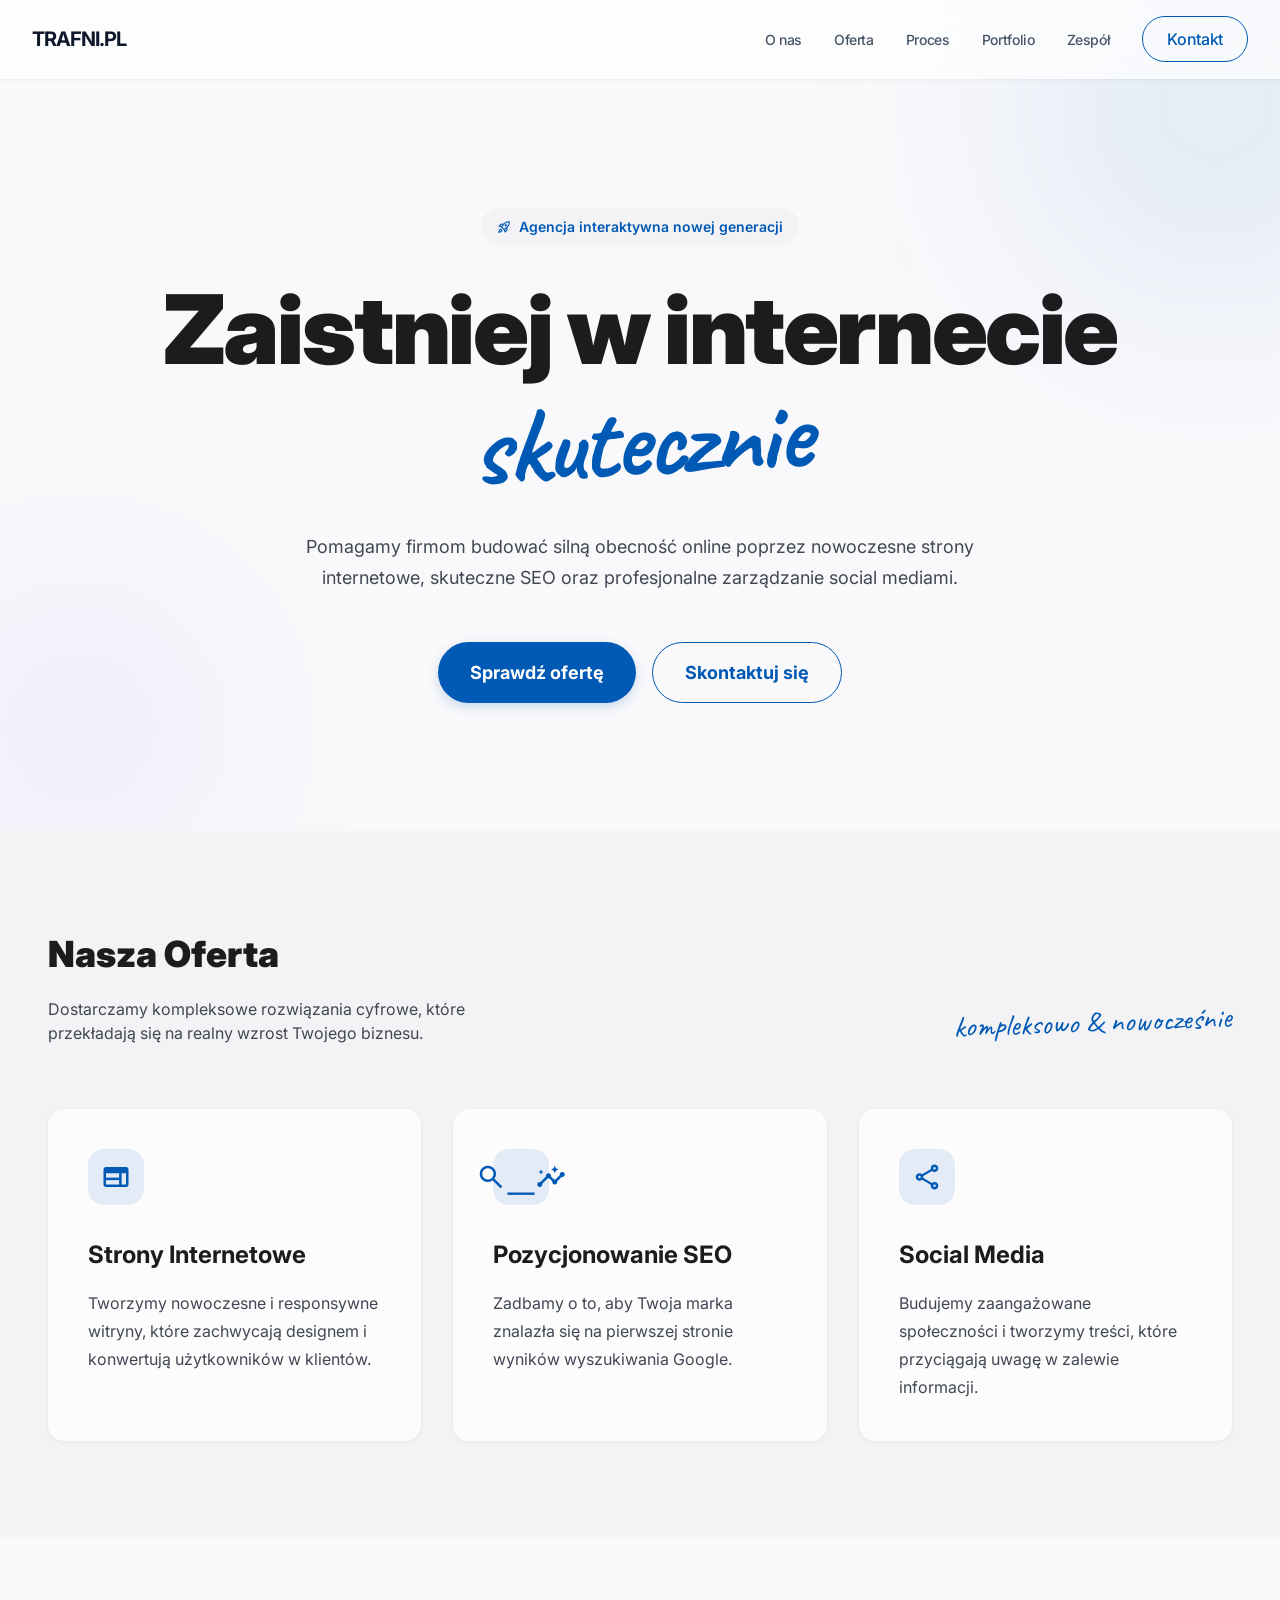
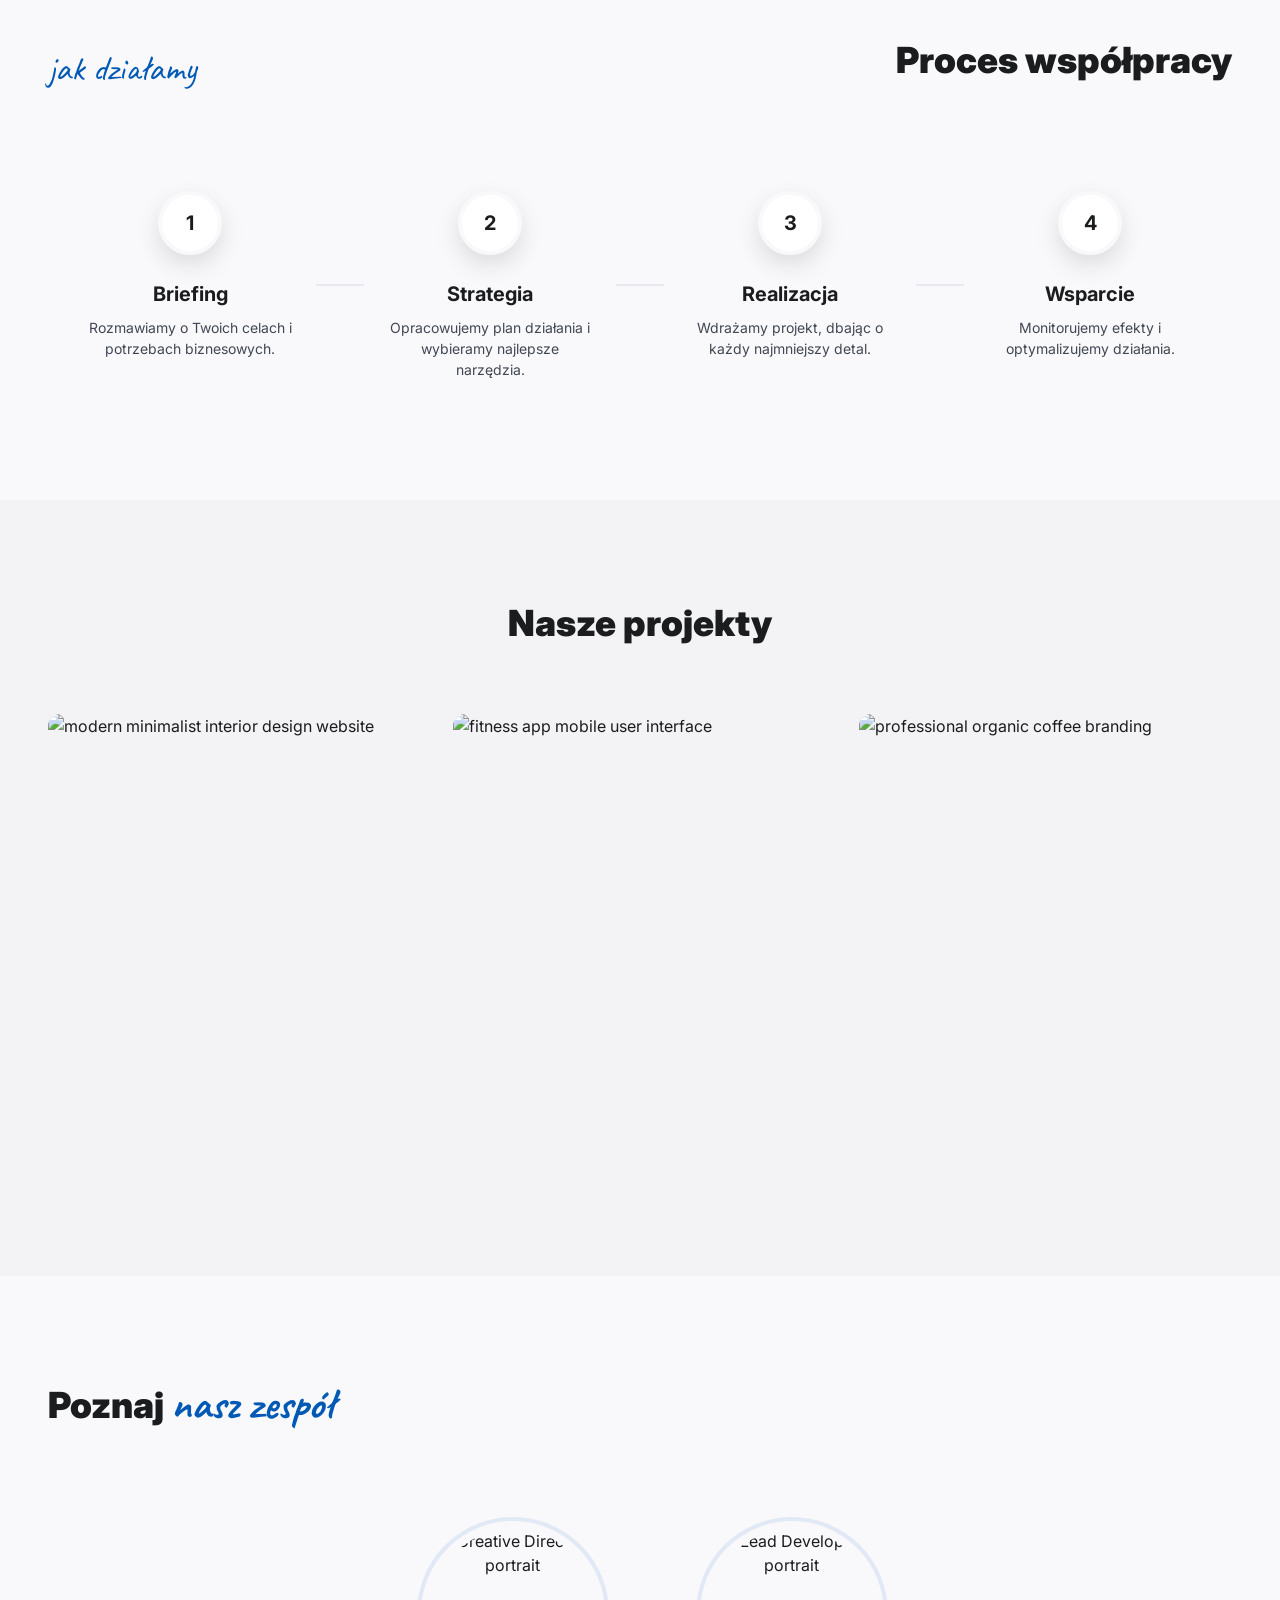
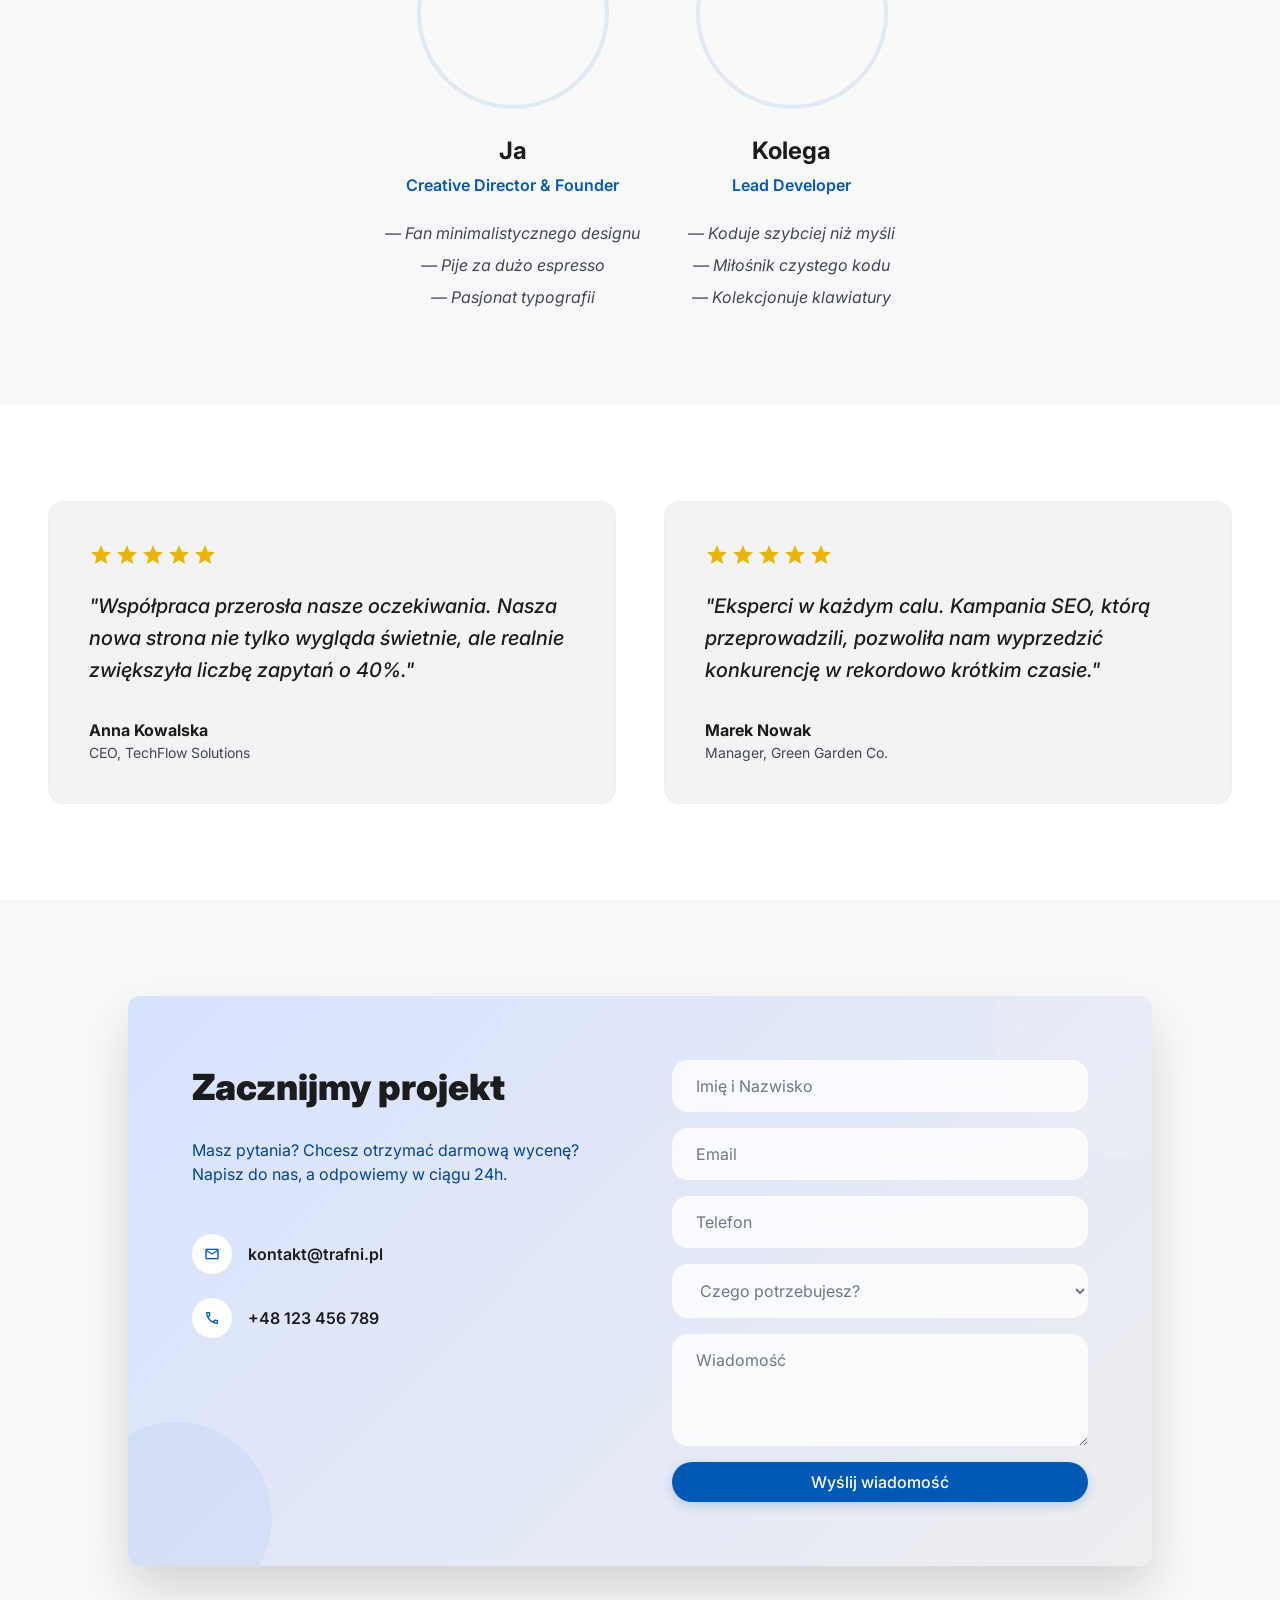
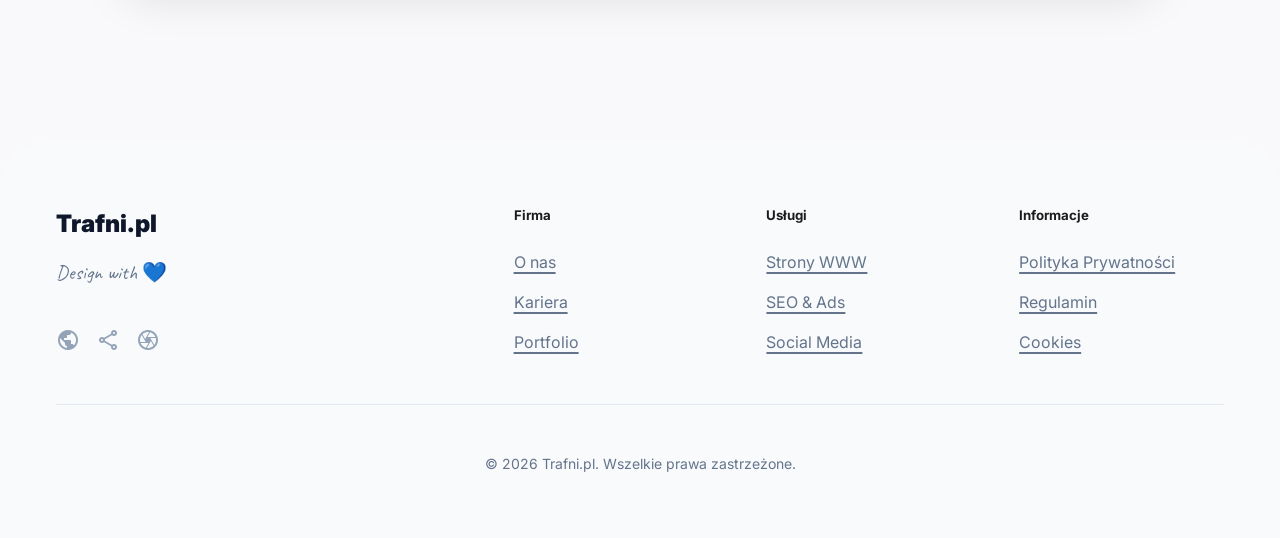
==== index.html @ 6a6b20a4 "poprawa" ====
<!DOCTYPE html>
<html lang="pl">
<head>
  <meta charset="utf-8"/>
  <meta name="viewport" content="width=device-width, initial-scale=1.0"/>
  <title>Trafni.pl | Agencja Marketingowa</title>
  <link href="https://fonts.googleapis.com/css2?family=Inter:wght@400;500;600;700;800;900&family=Manrope:wght@400;500;600&family=Caveat:wght@400;700&family=Material+Symbols+Outlined:wght,FILL@100..700,0..1&display=swap" rel="stylesheet"/>
  <link rel="stylesheet" href="styles.css"/>
</head>
<body>

<!-- TopNavBar -->
<nav class="navbar">
  <div class="navbar__inner">
    <div class="navbar__logo">Trafni.pl</div>
    <div class="navbar__links">
      <a class="navbar__link" href="#onas">O nas</a>
      <a class="navbar__link" href="#oferta">Oferta</a>
      <a class="navbar__link" href="#proces">Proces</a>
      <a class="navbar__link" href="#portfolio">Portfolio</a>
      <a class="navbar__link" href="#zespol">Zespół</a>
      <a class="btn btn--outline" href="#kontakt">Kontakt</a>
    </div>
    <button class="navbar__hamburger" id="hamburger" aria-label="Otwórz menu" aria-expanded="false">
      <span></span><span></span><span></span>
    </button>
  </div>
  <!-- Mobile menu -->
  <div class="navbar__mobile" id="mobile-menu">
    <a class="navbar__mobile-link" href="#onas">O nas</a>
    <a class="navbar__mobile-link" href="#oferta">Oferta</a>
    <a class="navbar__mobile-link" href="#proces">Proces</a>
    <a class="navbar__mobile-link" href="#portfolio">Portfolio</a>
    <a class="navbar__mobile-link" href="#zespol">Zespół</a>
    <a class="btn btn--primary" href="#kontakt">Kontakt</a>
  </div>
</nav>

<!-- Hero Section -->
<header class="hero" id="onas">
  <div class="hero__content">
    <div class="hero__badge">
      <span class="material-symbols-outlined">rocket_launch</span>
      Agencja interaktywna nowej generacji
    </div>
    <h1 class="hero__title">
      Zaistniej w internecie<br/>
      <span class="hero__title-accent">skutecznie</span>
    </h1>
    <p class="hero__description">
      Pomagamy firmom budować silną obecność online poprzez nowoczesne strony internetowe, skuteczne SEO oraz profesjonalne zarządzanie social mediami.
    </p>
    <div class="hero__cta">
      <a class="btn btn--primary btn--lg" href="#oferta">Sprawdź ofertę</a>
      <a class="btn btn--outline btn--lg" href="#kontakt">Skontaktuj się</a>
    </div>
  </div>
  <div class="hero__bg-blob hero__bg-blob--top"></div>
  <div class="hero__bg-blob hero__bg-blob--bottom"></div>
</header>

<!-- Services Section -->
<section class="section section--alt" id="oferta">
  <div class="container">
    <div class="section-header">
      <div>
        <h2 class="section__title">Nasza Oferta</h2>
        <p class="section__subtitle">Dostarczamy kompleksowe rozwiązania cyfrowe, które przekładają się na realny wzrost Twojego biznesu.</p>
      </div>
      <div class="section__accent">kompleksowo &amp; nowocześnie</div>
    </div>
    <div class="cards-grid">
      <div class="card">
        <div class="card__icon"><span class="material-symbols-outlined">web</span></div>
        <h3 class="card__title">Strony Internetowe</h3>
        <p class="card__text">Tworzymy nowoczesne i responsywne witryny, które zachwycają designem i konwertują użytkowników w klientów.</p>
      </div>
      <div class="card">
        <div class="card__icon"><span class="material-symbols-outlined">search_insights</span></div>
        <h3 class="card__title">Pozycjonowanie SEO</h3>
        <p class="card__text">Zadbamy o to, aby Twoja marka znalazła się na pierwszej stronie wyników wyszukiwania Google.</p>
      </div>
      <div class="card">
        <div class="card__icon"><span class="material-symbols-outlined">share</span></div>
        <h3 class="card__title">Social Media</h3>
        <p class="card__text">Budujemy zaangażowane społeczności i tworzymy treści, które przyciągają uwagę w zalewie informacji.</p>
      </div>
    </div>
  </div>
</section>

<!-- How We Work Section -->
<section class="section" id="proces">
  <div class="container">
    <div class="section-header section-header--center">
      <span class="section__accent-label">jak działamy</span>
      <h2 class="section__title">Proces współpracy</h2>
    </div>
    <div class="process">
      <div class="process__line"></div>
      <div class="process__steps">
        <div class="step">
          <div class="step__number">1</div>
          <h4 class="step__title">Briefing</h4>
          <p class="step__text">Rozmawiamy o Twoich celach i potrzebach biznesowych.</p>
        </div>
        <div class="step">
          <div class="step__number">2</div>
          <h4 class="step__title">Strategia</h4>
          <p class="step__text">Opracowujemy plan działania i wybieramy najlepsze narzędzia.</p>
        </div>
        <div class="step">
          <div class="step__number">3</div>
          <h4 class="step__title">Realizacja</h4>
          <p class="step__text">Wdrażamy projekt, dbając o każdy najmniejszy detal.</p>
        </div>
        <div class="step">
          <div class="step__number">4</div>
          <h4 class="step__title">Wsparcie</h4>
          <p class="step__text">Monitorujemy efekty i optymalizujemy działania.</p>
        </div>
      </div>
    </div>
  </div>
</section>

<!-- Portfolio Section -->
<section class="section section--alt" id="portfolio">
  <div class="container">
    <h2 class="section__title section__title--center">Nasze projekty</h2>
    <div class="portfolio-grid">
      <div class="portfolio-item">
        <img class="portfolio-item__img" alt="modern minimalist interior design website" src="https://lh3.googleusercontent.com/aida-public/[base64]"/>
        <div class="portfolio-item__overlay">
          <span class="portfolio-item__tag">Web Design</span>
          <h3 class="portfolio-item__title">Luxe Interiors</h3>
          <p class="portfolio-item__desc">Nowoczesny sklep e-commerce dla marki premium.</p>
        </div>
      </div>
      <div class="portfolio-item">
        <img class="portfolio-item__img" alt="fitness app mobile user interface" src="https://lh3.googleusercontent.com/aida-public/[base64]"/>
        <div class="portfolio-item__overlay">
          <span class="portfolio-item__tag">Mobile App</span>
          <h3 class="portfolio-item__title">FitFlow App</h3>
          <p class="portfolio-item__desc">Projekt interfejsu aplikacji mobilnej dla sportowców.</p>
        </div>
      </div>
      <div class="portfolio-item">
        <img class="portfolio-item__img" alt="professional organic coffee branding" src="https://lh3.googleusercontent.com/aida-public/[base64]"/>
        <div class="portfolio-item__overlay">
          <span class="portfolio-item__tag">Social Media</span>
          <h3 class="portfolio-item__title">Green Bean Co.</h3>
          <p class="portfolio-item__desc">Strategia i prowadzenie komunikacji w mediach społecznościowych.</p>
        </div>
      </div>
    </div>
  </div>
</section>

<!-- Team Section -->
<section class="section" id="zespol">
  <div class="container">
    <div class="section-header section-header--center">
      <h2 class="section__title">Poznaj <span class="team__title-accent">nasz zespół</span></h2>
    </div>
    <div class="team">
      <div class="team-member">
        <div class="team-member__avatar-wrap">
          <img class="team-member__avatar" alt="Creative Director portrait" src="https://lh3.googleusercontent.com/aida-public/[base64]"/>
        </div>
        <h3 class="team-member__name">Ja</h3>
        <p class="team-member__role">Creative Director &amp; Founder</p>
        <ul class="team-member__facts">
          <li>— Fan minimalistycznego designu</li>
          <li>— Pije za dużo espresso</li>
          <li>— Pasjonat typografii</li>
        </ul>
      </div>
      <div class="team-member">
        <div class="team-member__avatar-wrap">
          <img class="team-member__avatar" alt="Lead Developer portrait" src="https://lh3.googleusercontent.com/aida-public/[base64]"/>
        </div>
        <h3 class="team-member__name">Kolega</h3>
        <p class="team-member__role">Lead Developer</p>
        <ul class="team-member__facts">
          <li>— Koduje szybciej niż myśli</li>
          <li>— Miłośnik czystego kodu</li>
          <li>— Kolekcjonuje klawiatury</li>
        </ul>
      </div>
    </div>
  </div>
</section>

<!-- Testimonials -->
<section class="section section--white">
  <div class="container">
    <div class="testimonials">
      <div class="testimonial">
        <div class="testimonial__stars">
          <span class="material-symbols-outlined star">star</span>
          <span class="material-symbols-outlined star">star</span>
          <span class="material-symbols-outlined star">star</span>
          <span class="material-symbols-outlined star">star</span>
          <span class="material-symbols-outlined star">star</span>
        </div>
        <blockquote class="testimonial__quote">
          "Współpraca przerosła nasze oczekiwania. Nasza nowa strona nie tylko wygląda świetnie, ale realnie zwiększyła liczbę zapytań o 40%."
        </blockquote>
        <div class="testimonial__author">Anna Kowalska</div>
        <div class="testimonial__company">CEO, TechFlow Solutions</div>
      </div>
      <div class="testimonial">
        <div class="testimonial__stars">
          <span class="material-symbols-outlined star">star</span>
          <span class="material-symbols-outlined star">star</span>
          <span class="material-symbols-outlined star">star</span>
          <span class="material-symbols-outlined star">star</span>
          <span class="material-symbols-outlined star">star</span>
        </div>
        <blockquote class="testimonial__quote">
          "Eksperci w każdym calu. Kampania SEO, którą przeprowadzili, pozwoliła nam wyprzedzić konkurencję w rekordowo krótkim czasie."
        </blockquote>
        <div class="testimonial__author">Marek Nowak</div>
        <div class="testimonial__company">Manager, Green Garden Co.</div>
      </div>
    </div>
  </div>
</section>

<!-- Contact Form -->
<section class="section" id="kontakt">
  <div class="contact-box">
    <div class="contact-box__shape contact-box__shape--top"></div>
    <div class="contact-box__shape contact-box__shape--bottom"></div>
    <div class="contact-box__inner">
      <div class="contact-info">
        <h2 class="contact-info__title">Zacznijmy projekt</h2>
        <p class="contact-info__desc">Masz pytania? Chcesz otrzymać darmową wycenę? Napisz do nas, a odpowiemy w ciągu 24h.</p>
        <div class="contact-info__items">
          <div class="contact-info__item">
            <div class="contact-info__icon"><span class="material-symbols-outlined">mail</span></div>
            <span>kontakt@trafni.pl</span>
          </div>
          <div class="contact-info__item">
            <div class="contact-info__icon"><span class="material-symbols-outlined">call</span></div>
            <span>+48 123 456 789</span>
          </div>
        </div>
      </div>
      <form class="contact-form">
        <input class="contact-form__input" placeholder="Imię i Nazwisko" type="text"/>
        <input class="contact-form__input" placeholder="Email" type="email"/>
        <input class="contact-form__input" placeholder="Telefon" type="tel"/>
        <select class="contact-form__input contact-form__select">
          <option value="">Czego potrzebujesz?</option>
          <option>Strona internetowa</option>
          <option>Social Media</option>
          <option>Kompleksowa obsługa</option>
        </select>
        <textarea class="contact-form__input contact-form__textarea" placeholder="Wiadomość" rows="4"></textarea>
        <button class="btn btn--primary btn--full">Wyślij wiadomość</button>
      </form>
    </div>
  </div>
</section>

<!-- Footer -->
<footer class="footer">
  <div class="container">
    <div class="footer__grid">
      <div class="footer__brand">
        <div class="footer__logo">Trafni.pl</div>
        <p class="footer__tagline">Design with 💙</p>
        <div class="footer__socials">
          <a class="footer__social" href="#"><span class="material-symbols-outlined">public</span></a>
          <a class="footer__social" href="#"><span class="material-symbols-outlined">share</span></a>
          <a class="footer__social" href="#"><span class="material-symbols-outlined">camera</span></a>
        </div>
      </div>
      <div class="footer__col">
        <h5 class="footer__col-title">Firma</h5>
        <ul class="footer__links">
          <li><a class="footer__link" href="#">O nas</a></li>
          <li><a class="footer__link" href="#">Kariera</a></li>
          <li><a class="footer__link" href="#">Portfolio</a></li>
        </ul>
      </div>
      <div class="footer__col">
        <h5 class="footer__col-title">Usługi</h5>
        <ul class="footer__links">
          <li><a class="footer__link" href="#">Strony WWW</a></li>
          <li><a class="footer__link" href="#">SEO &amp; Ads</a></li>
          <li><a class="footer__link" href="#">Social Media</a></li>
        </ul>
      </div>
      <div class="footer__col">
        <h5 class="footer__col-title">Informacje</h5>
        <ul class="footer__links">
          <li><a class="footer__link" href="#">Polityka Prywatności</a></li>
          <li><a class="footer__link" href="#">Regulamin</a></li>
          <li><a class="footer__link" href="#">Cookies</a></li>
        </ul>
      </div>
    </div>
    <div class="footer__bottom">
      © 2026 Trafni.pl. Wszelkie prawa zastrzeżone.
    </div>
  </div>
</footer>

<script src="main.js"></script>
</body>
</html>
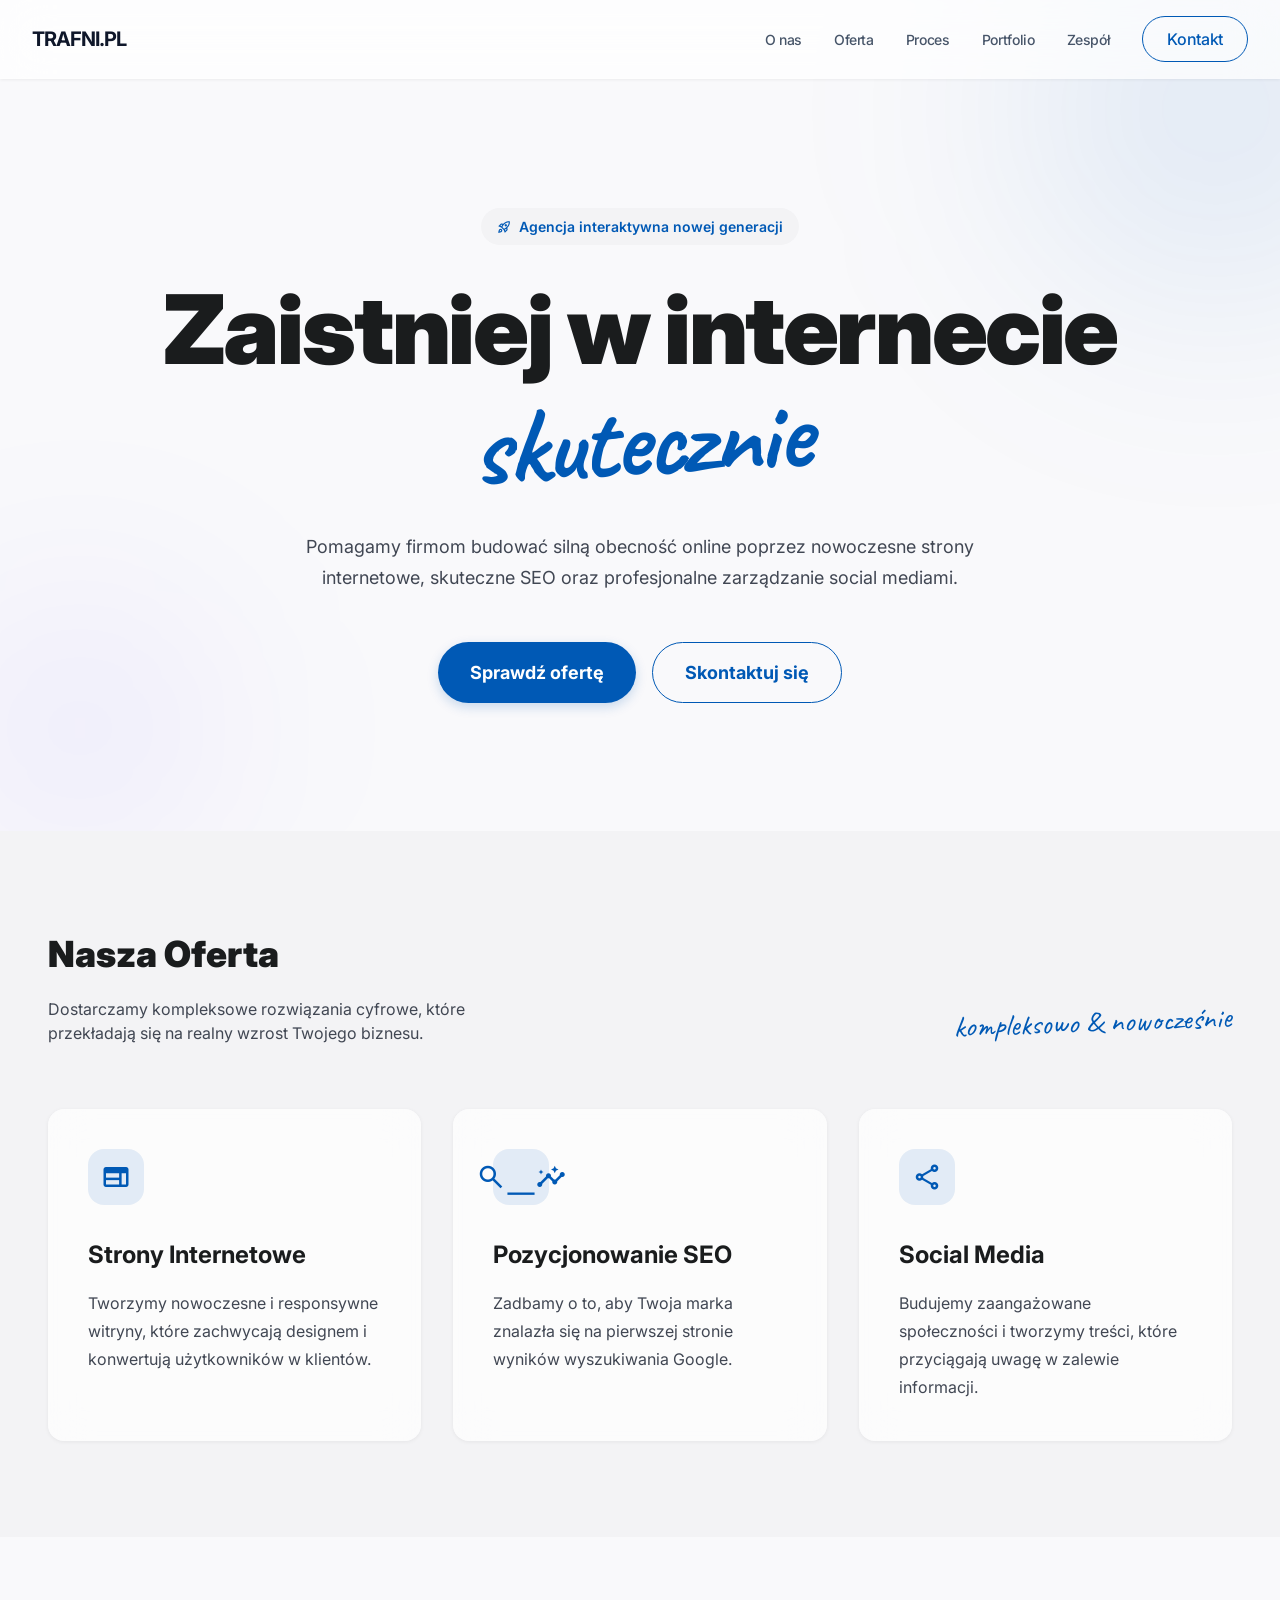
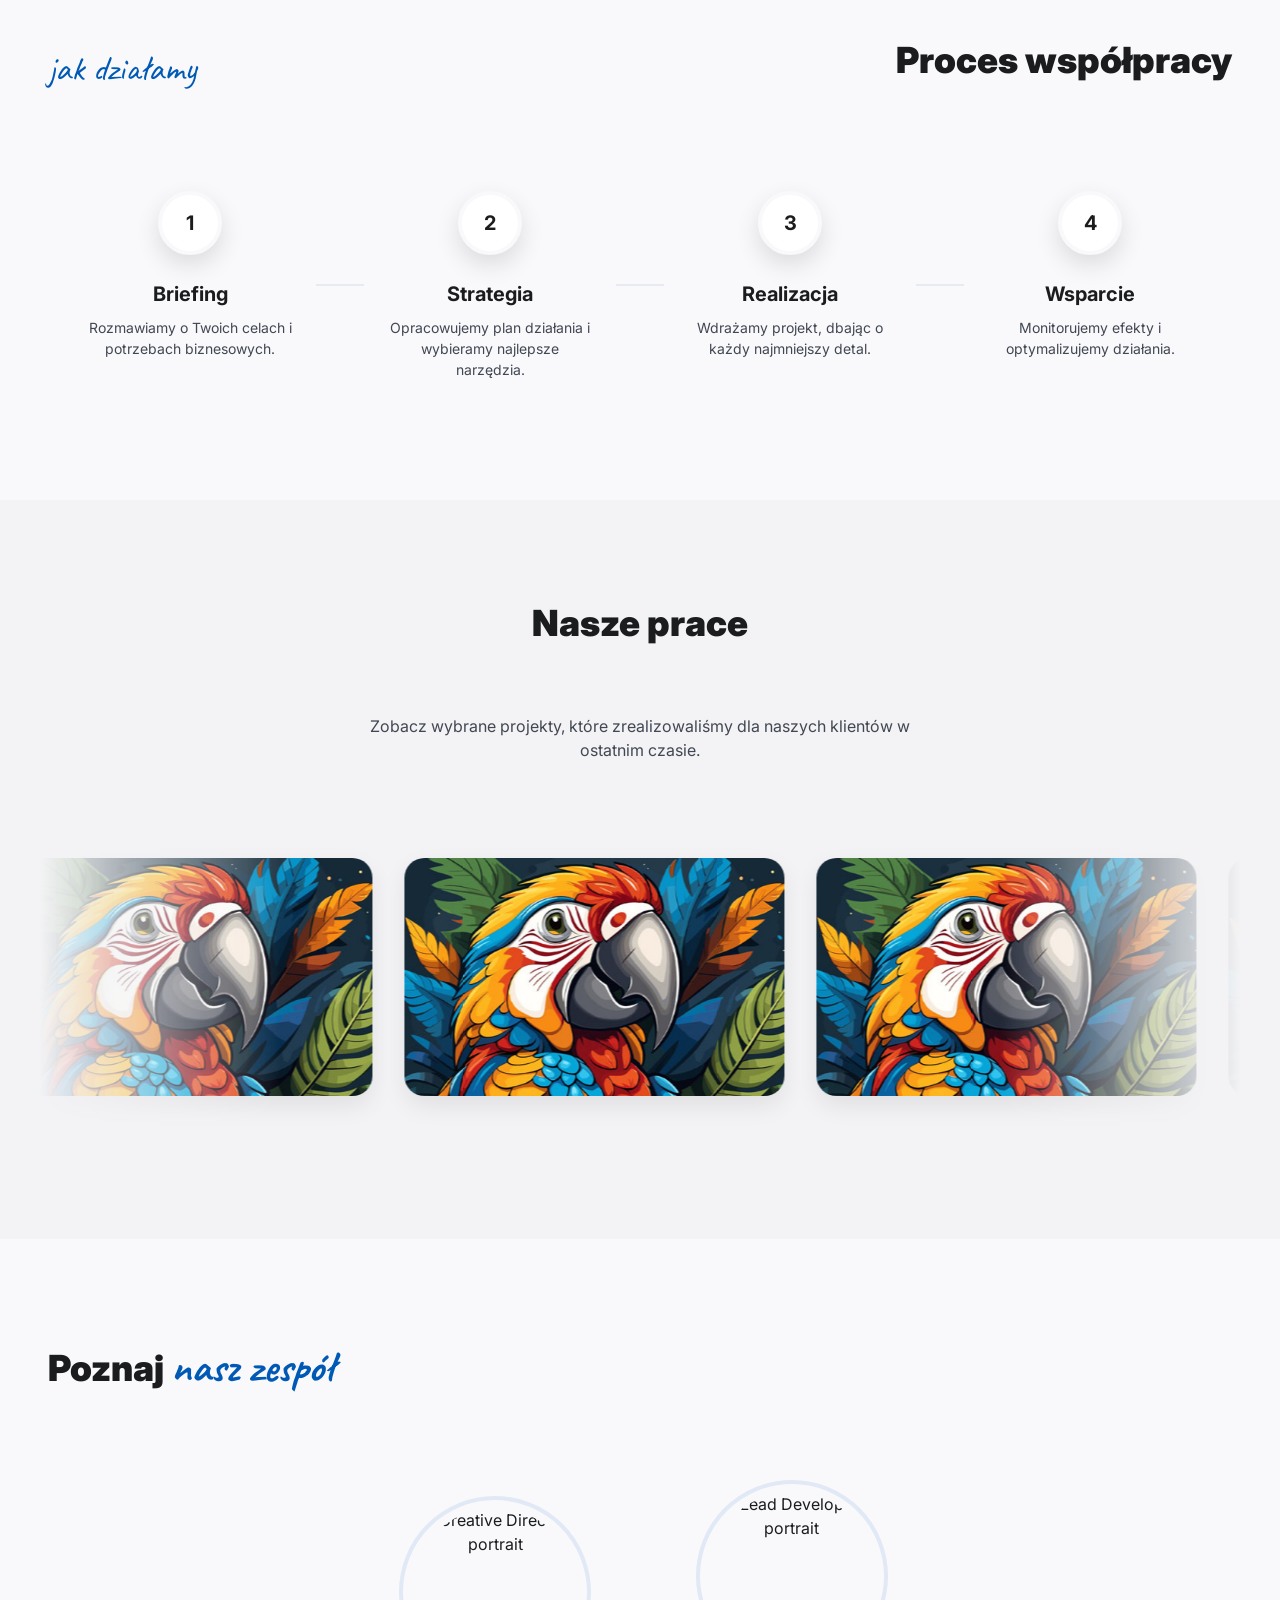
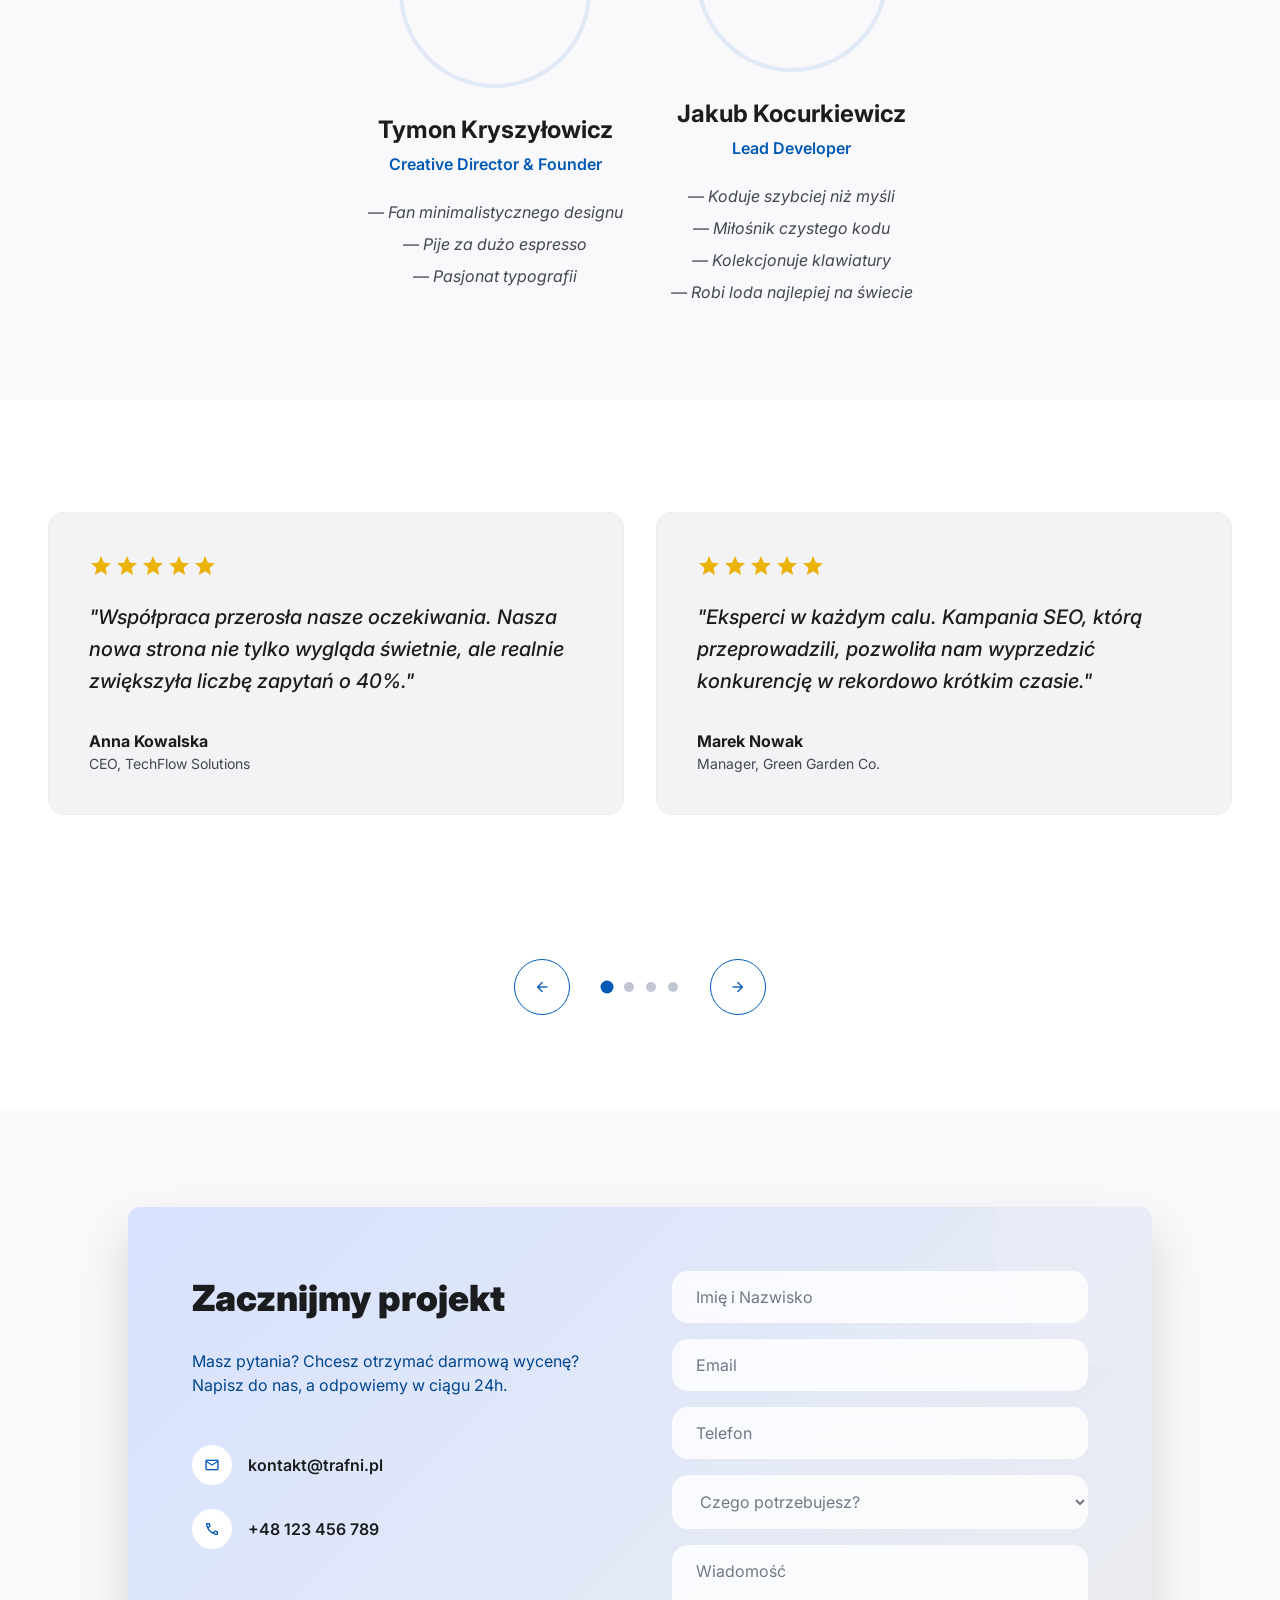
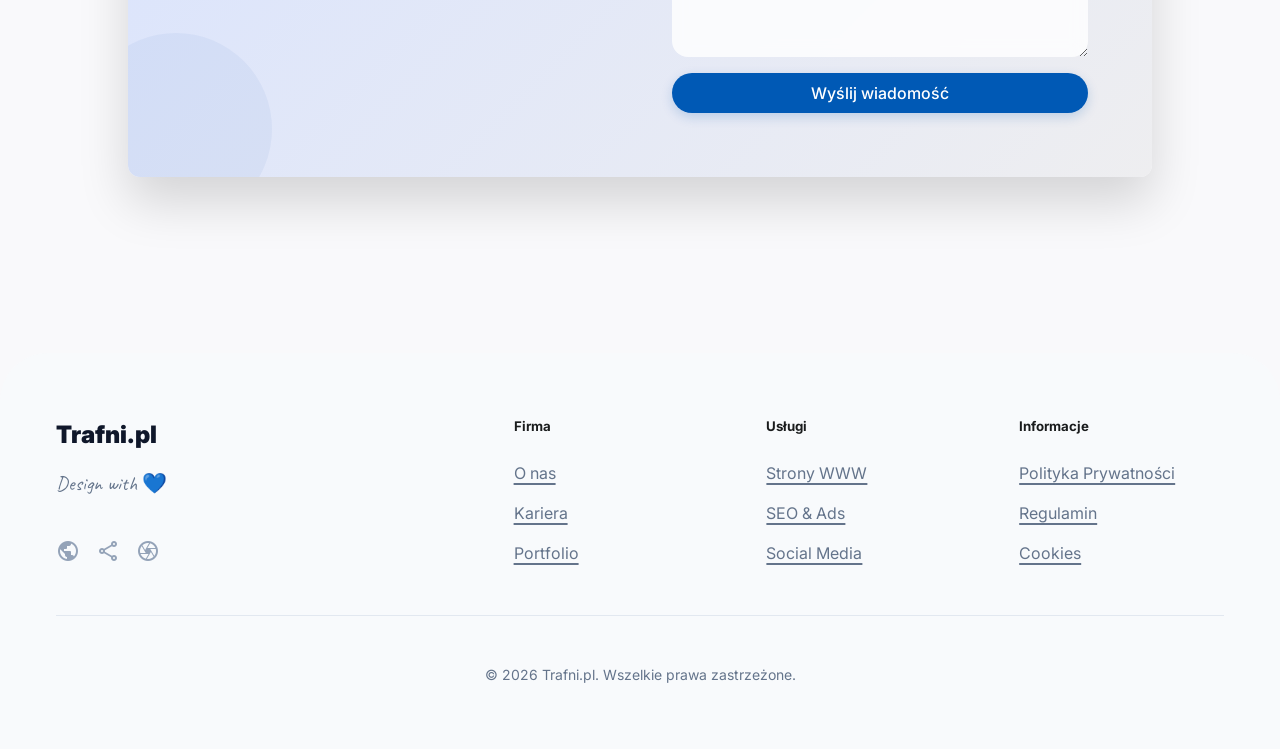
==== commit bbd7e31b: "ggfsgdfg" ====
--- a/index.html
+++ b/index.html
@@ -127,32 +127,20 @@
 <!-- Portfolio Section -->
 <section class="section section--alt" id="portfolio">
   <div class="container">
-    <h2 class="section__title section__title--center">Nasze projekty</h2>
-    <div class="portfolio-grid">
-      <div class="portfolio-item">
-        <img class="portfolio-item__img" alt="modern minimalist interior design website" src="https://lh3.googleusercontent.com/aida-public/[base64]"/>
-        <div class="portfolio-item__overlay">
-          <span class="portfolio-item__tag">Web Design</span>
-          <h3 class="portfolio-item__title">Luxe Interiors</h3>
-          <p class="portfolio-item__desc">Nowoczesny sklep e-commerce dla marki premium.</p>
-        </div>
-      </div>
-      <div class="portfolio-item">
-        <img class="portfolio-item__img" alt="fitness app mobile user interface" src="https://lh3.googleusercontent.com/aida-public/[base64]"/>
-        <div class="portfolio-item__overlay">
-          <span class="portfolio-item__tag">Mobile App</span>
-          <h3 class="portfolio-item__title">FitFlow App</h3>
-          <p class="portfolio-item__desc">Projekt interfejsu aplikacji mobilnej dla sportowców.</p>
-        </div>
-      </div>
-      <div class="portfolio-item">
-        <img class="portfolio-item__img" alt="professional organic coffee branding" src="https://lh3.googleusercontent.com/aida-public/[base64]"/>
-        <div class="portfolio-item__overlay">
-          <span class="portfolio-item__tag">Social Media</span>
-          <h3 class="portfolio-item__title">Green Bean Co.</h3>
-          <p class="portfolio-item__desc">Strategia i prowadzenie komunikacji w mediach społecznościowych.</p>
-        </div>
-      </div>
+    <div class="section-header--center">
+      <h2 class="section__title section__title--center">Nasze prace</h2>
+      <p class="section__subtitle" style="text-align: center; max-width: 600px; margin: 0 auto 3rem;">
+        Zobacz wybrane projekty, które zrealizowaliśmy dla naszych klientów w ostatnim czasie.
+      </p>
+    </div>
+  </div>
+
+  <div class="portfolio-marquee" id="portfolio-marquee">
+    <div class="portfolio-track" id="portfolio-track">
+      <div class="portfolio-item"><img src="1.png" alt="1"></div>
+      <div class="portfolio-item"><img src="1.png" alt="2"></div>
+      <div class="portfolio-item"><img src="1.png" alt="3"></div>
+      <div class="portfolio-item"><img src="1.png" alt="4"></div>
     </div>
   </div>
 </section>
@@ -168,7 +156,7 @@
         <div class="team-member__avatar-wrap">
           <img class="team-member__avatar" alt="Creative Director portrait" src="https://lh3.googleusercontent.com/aida-public/[base64]"/>
         </div>
-        <h3 class="team-member__name">Ja</h3>
+        <h3 class="team-member__name">Tymon Kryszyłowicz</h3>
         <p class="team-member__role">Creative Director &amp; Founder</p>
         <ul class="team-member__facts">
           <li>— Fan minimalistycznego designu</li>
@@ -180,12 +168,13 @@
         <div class="team-member__avatar-wrap">
           <img class="team-member__avatar" alt="Lead Developer portrait" src="https://lh3.googleusercontent.com/aida-public/[base64]"/>
         </div>
-        <h3 class="team-member__name">Kolega</h3>
+        <h3 class="team-member__name">Jakub Kocurkiewicz</h3>
         <p class="team-member__role">Lead Developer</p>
         <ul class="team-member__facts">
           <li>— Koduje szybciej niż myśli</li>
           <li>— Miłośnik czystego kodu</li>
           <li>— Kolekcjonuje klawiatury</li>
+          <li>— Robi loda najlepiej na świecie</li>
         </ul>
       </div>
     </div>
@@ -195,35 +184,84 @@
 <!-- Testimonials -->
 <section class="section section--white">
   <div class="container">
-    <div class="testimonials">
-      <div class="testimonial">
-        <div class="testimonial__stars">
-          <span class="material-symbols-outlined star">star</span>
-          <span class="material-symbols-outlined star">star</span>
-          <span class="material-symbols-outlined star">star</span>
-          <span class="material-symbols-outlined star">star</span>
-          <span class="material-symbols-outlined star">star</span>
-        </div>
-        <blockquote class="testimonial__quote">
-          "Współpraca przerosła nasze oczekiwania. Nasza nowa strona nie tylko wygląda świetnie, ale realnie zwiększyła liczbę zapytań o 40%."
-        </blockquote>
-        <div class="testimonial__author">Anna Kowalska</div>
-        <div class="testimonial__company">CEO, TechFlow Solutions</div>
-      </div>
-      <div class="testimonial">
-        <div class="testimonial__stars">
-          <span class="material-symbols-outlined star">star</span>
-          <span class="material-symbols-outlined star">star</span>
-          <span class="material-symbols-outlined star">star</span>
-          <span class="material-symbols-outlined star">star</span>
-          <span class="material-symbols-outlined star">star</span>
-        </div>
-        <blockquote class="testimonial__quote">
-          "Eksperci w każdym calu. Kampania SEO, którą przeprowadzili, pozwoliła nam wyprzedzić konkurencję w rekordowo krótkim czasie."
-        </blockquote>
-        <div class="testimonial__author">Marek Nowak</div>
-        <div class="testimonial__company">Manager, Green Garden Co.</div>
-      </div>
+    <div class="testimonials__container">
+      <div class="testimonials" id="testimonials-slider">
+        <div class="testimonial">
+          <div class="testimonial__stars">
+            <span class="material-symbols-outlined star">star</span>
+            <span class="material-symbols-outlined star">star</span>
+            <span class="material-symbols-outlined star">star</span>
+            <span class="material-symbols-outlined star">star</span>
+            <span class="material-symbols-outlined star">star</span>
+          </div>
+          <blockquote class="testimonial__quote">
+            "Współpraca przerosła nasze oczekiwania. Nasza nowa strona nie tylko wygląda świetnie, ale realnie zwiększyła liczbę zapytań o 40%."
+          </blockquote>
+          <div class="testimonial__author">Anna Kowalska</div>
+          <div class="testimonial__company">CEO, TechFlow Solutions</div>
+        </div>
+        
+        <div class="testimonial">
+          <div class="testimonial__stars">
+            <span class="material-symbols-outlined star">star</span>
+            <span class="material-symbols-outlined star">star</span>
+            <span class="material-symbols-outlined star">star</span>
+            <span class="material-symbols-outlined star">star</span>
+            <span class="material-symbols-outlined star">star</span>
+          </div>
+          <blockquote class="testimonial__quote">
+            "Eksperci w każdym calu. Kampania SEO, którą przeprowadzili, pozwoliła nam wyprzedzić konkurencję w rekordowo krótkim czasie."
+          </blockquote>
+          <div class="testimonial__author">Marek Nowak</div>
+          <div class="testimonial__company">Manager, Green Garden Co.</div>
+        </div>
+
+        <div class="testimonial">
+          <div class="testimonial__stars">
+            <span class="material-symbols-outlined star">star</span>
+            <span class="material-symbols-outlined star">star</span>
+            <span class="material-symbols-outlined star">star</span>
+            <span class="material-symbols-outlined star">star</span>
+            <span class="material-symbols-outlined star">star</span>
+          </div>
+          <blockquote class="testimonial__quote">
+            "Zajebiście jest. Profesjonalne podejście i świetny kontakt."
+          </blockquote>
+          <div class="testimonial__author">Piotr Wiśniewski</div>
+          <div class="testimonial__company">Właściciel, Creative Studio</div>
+        </div>
+
+        <div class="testimonial">
+          <div class="testimonial__stars">
+            <span class="material-symbols-outlined star">star</span>
+            <span class="material-symbols-outlined star">star</span>
+            <span class="material-symbols-outlined star">star</span>
+            <span class="material-symbols-outlined star">star</span>
+            <span class="material-symbols-outlined star">star</span>
+          </div>
+          <blockquote class="testimonial__quote">
+            "Dobrze lodzą... tzn. robią lody marketingowe! Najlepsza agencja w mieście."
+          </blockquote>
+          <div class="testimonial__author">Janusz Biznesu</div>
+          <div class="testimonial__company">Prezes, IceCream Corp</div>
+        </div>
+      </div>
+
+      <div class="testimonials__nav">
+<div class="testimonials__container">
+  <div class="testimonials" id="testimonials-slider">
+    </div>
+
+  <div class="testimonials__nav">
+    <button class="btn btn--outline btn--nav" id="prev-testi">
+      <span class="material-symbols-outlined">arrow_back</span>
+    </button>
+    <div class="testimonials__dots" id="testimonials-dots"></div>
+    <button class="btn btn--outline btn--nav" id="next-testi">
+      <span class="material-symbols-outlined">arrow_forward</span>
+    </button>
+  </div>
+</div>
     </div>
   </div>
 </section>
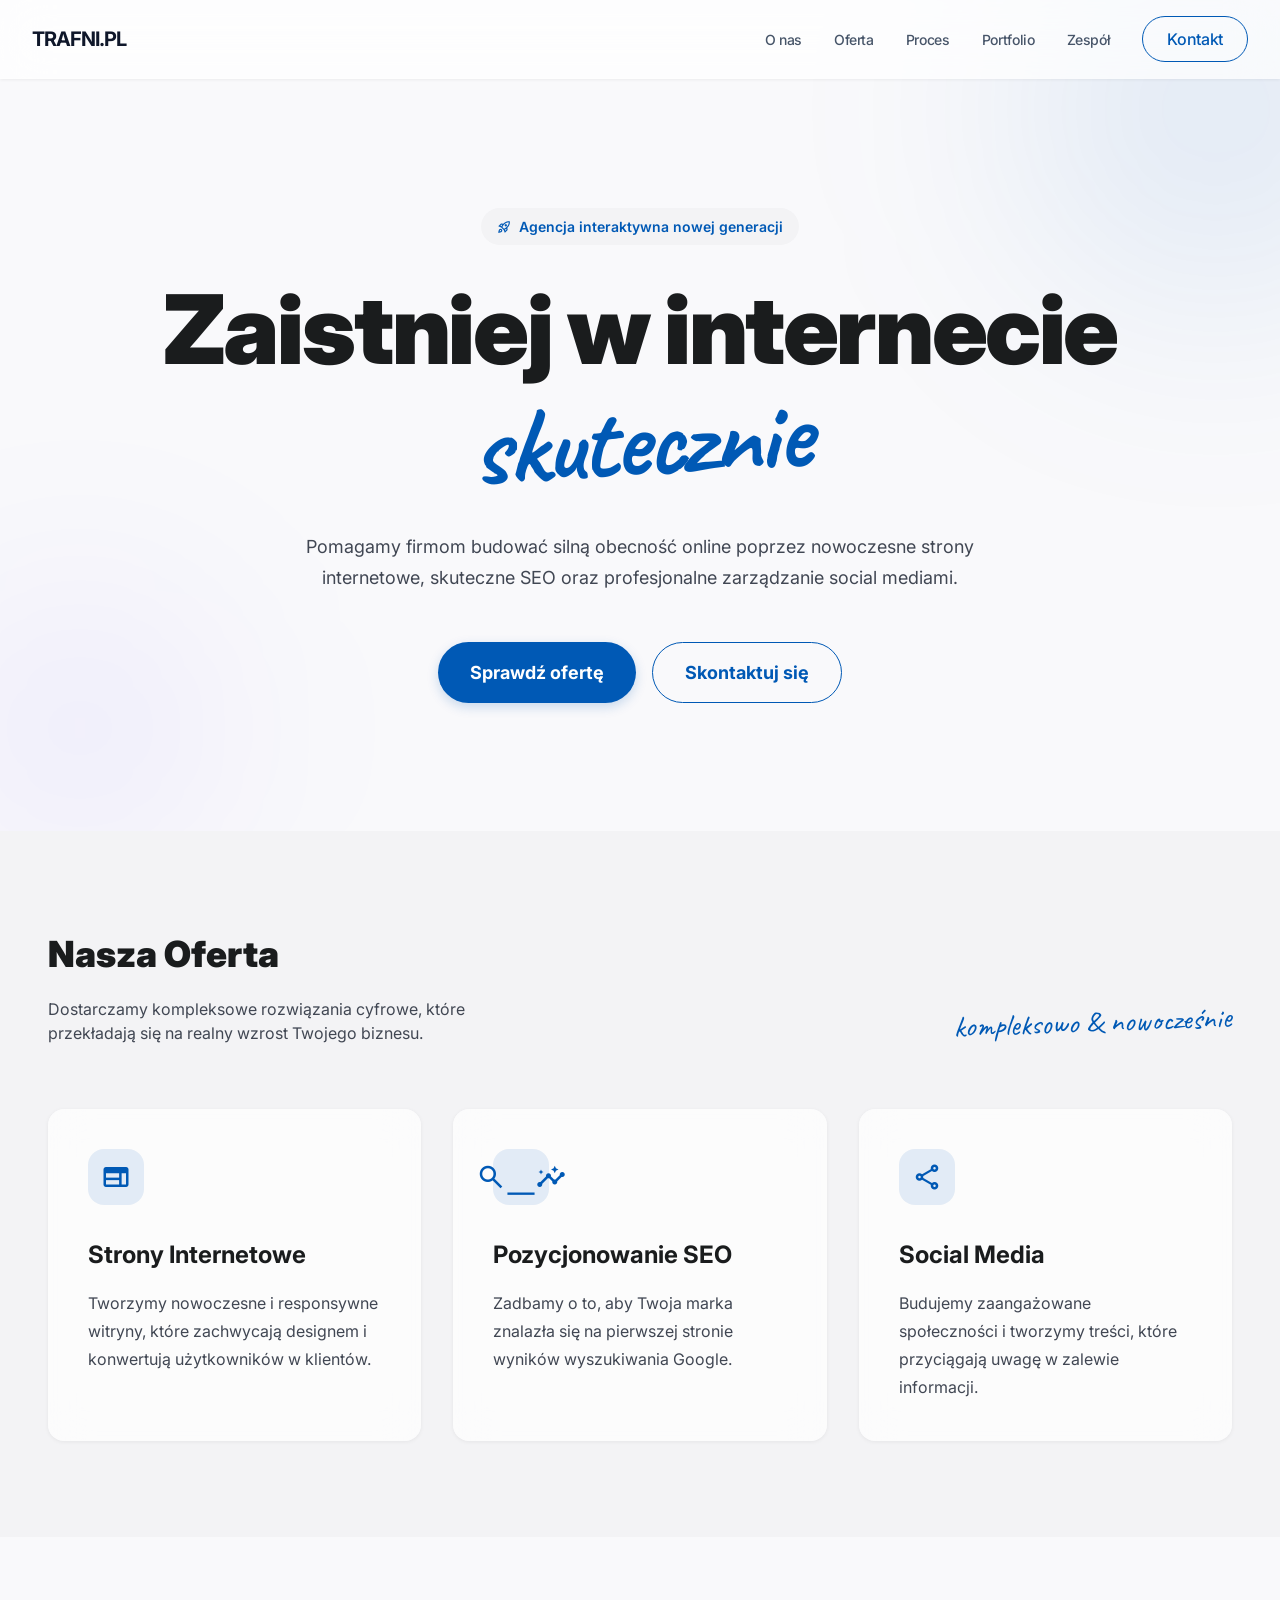
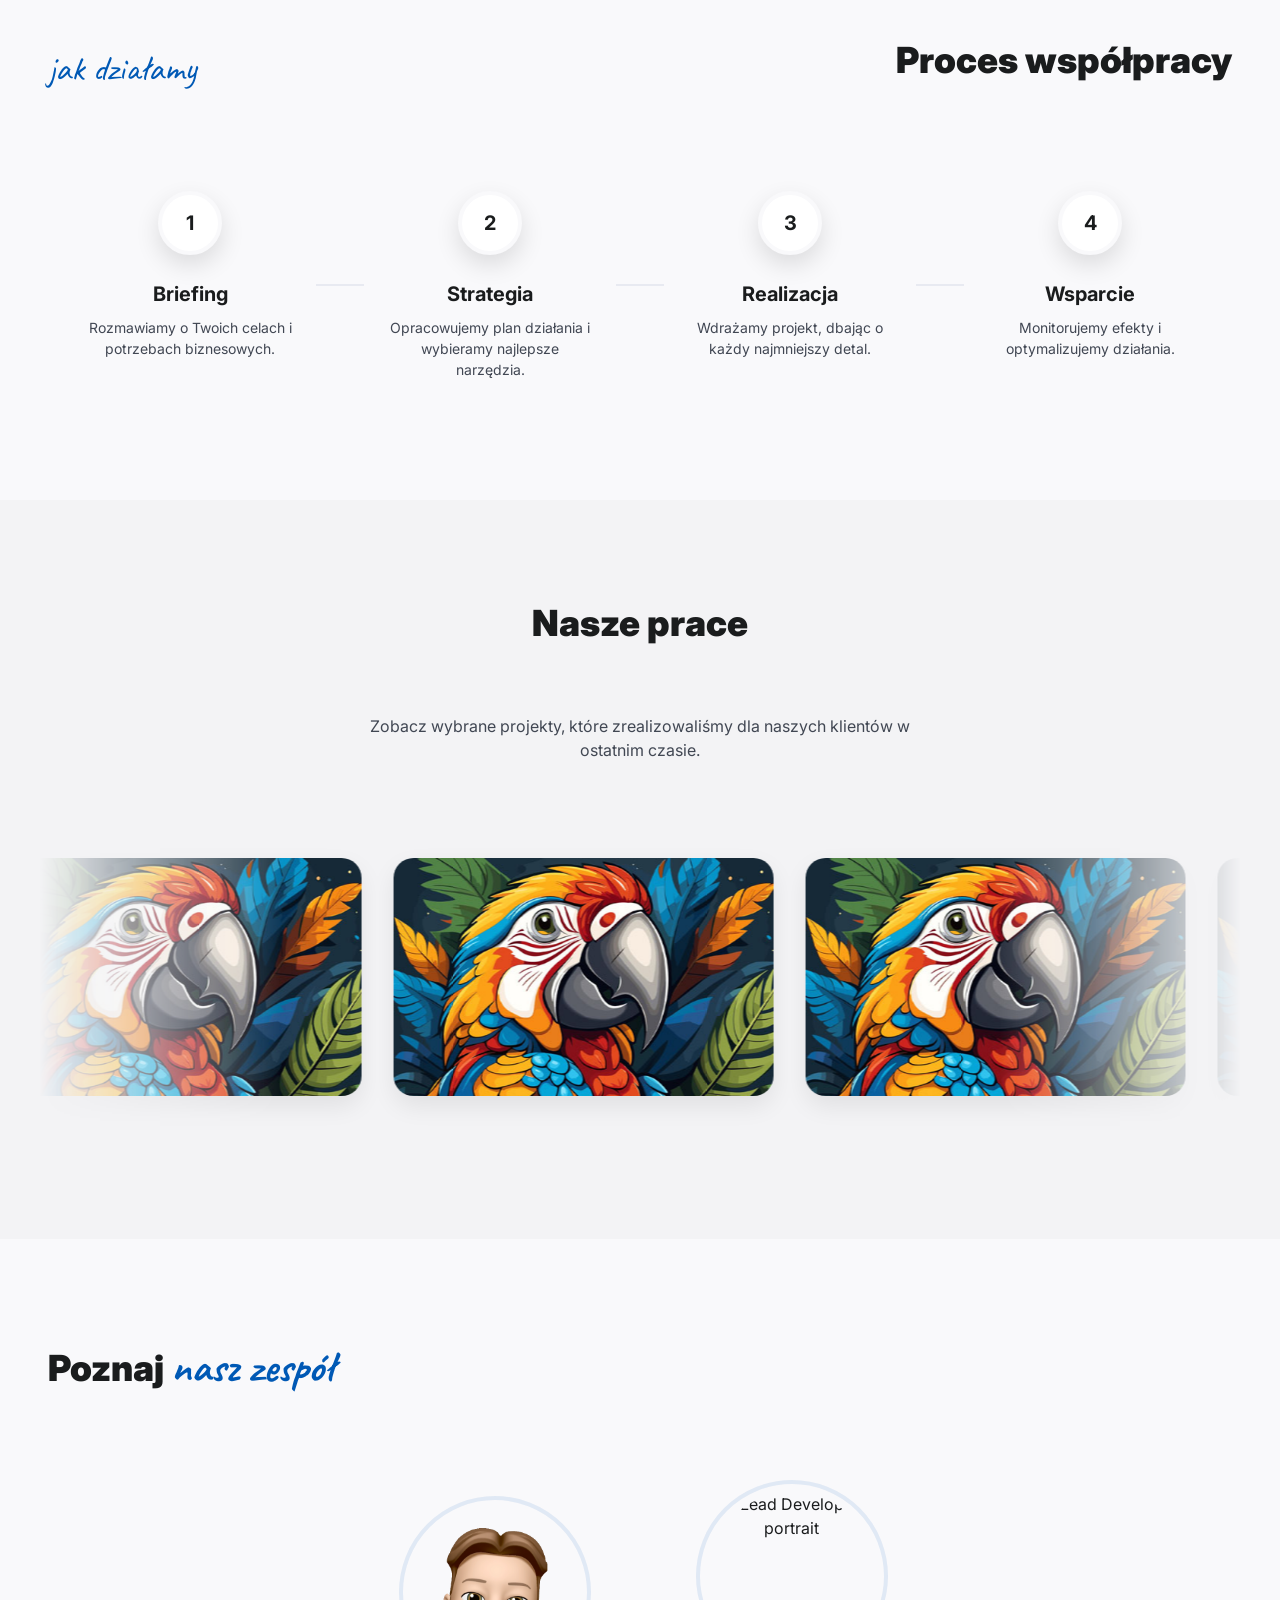
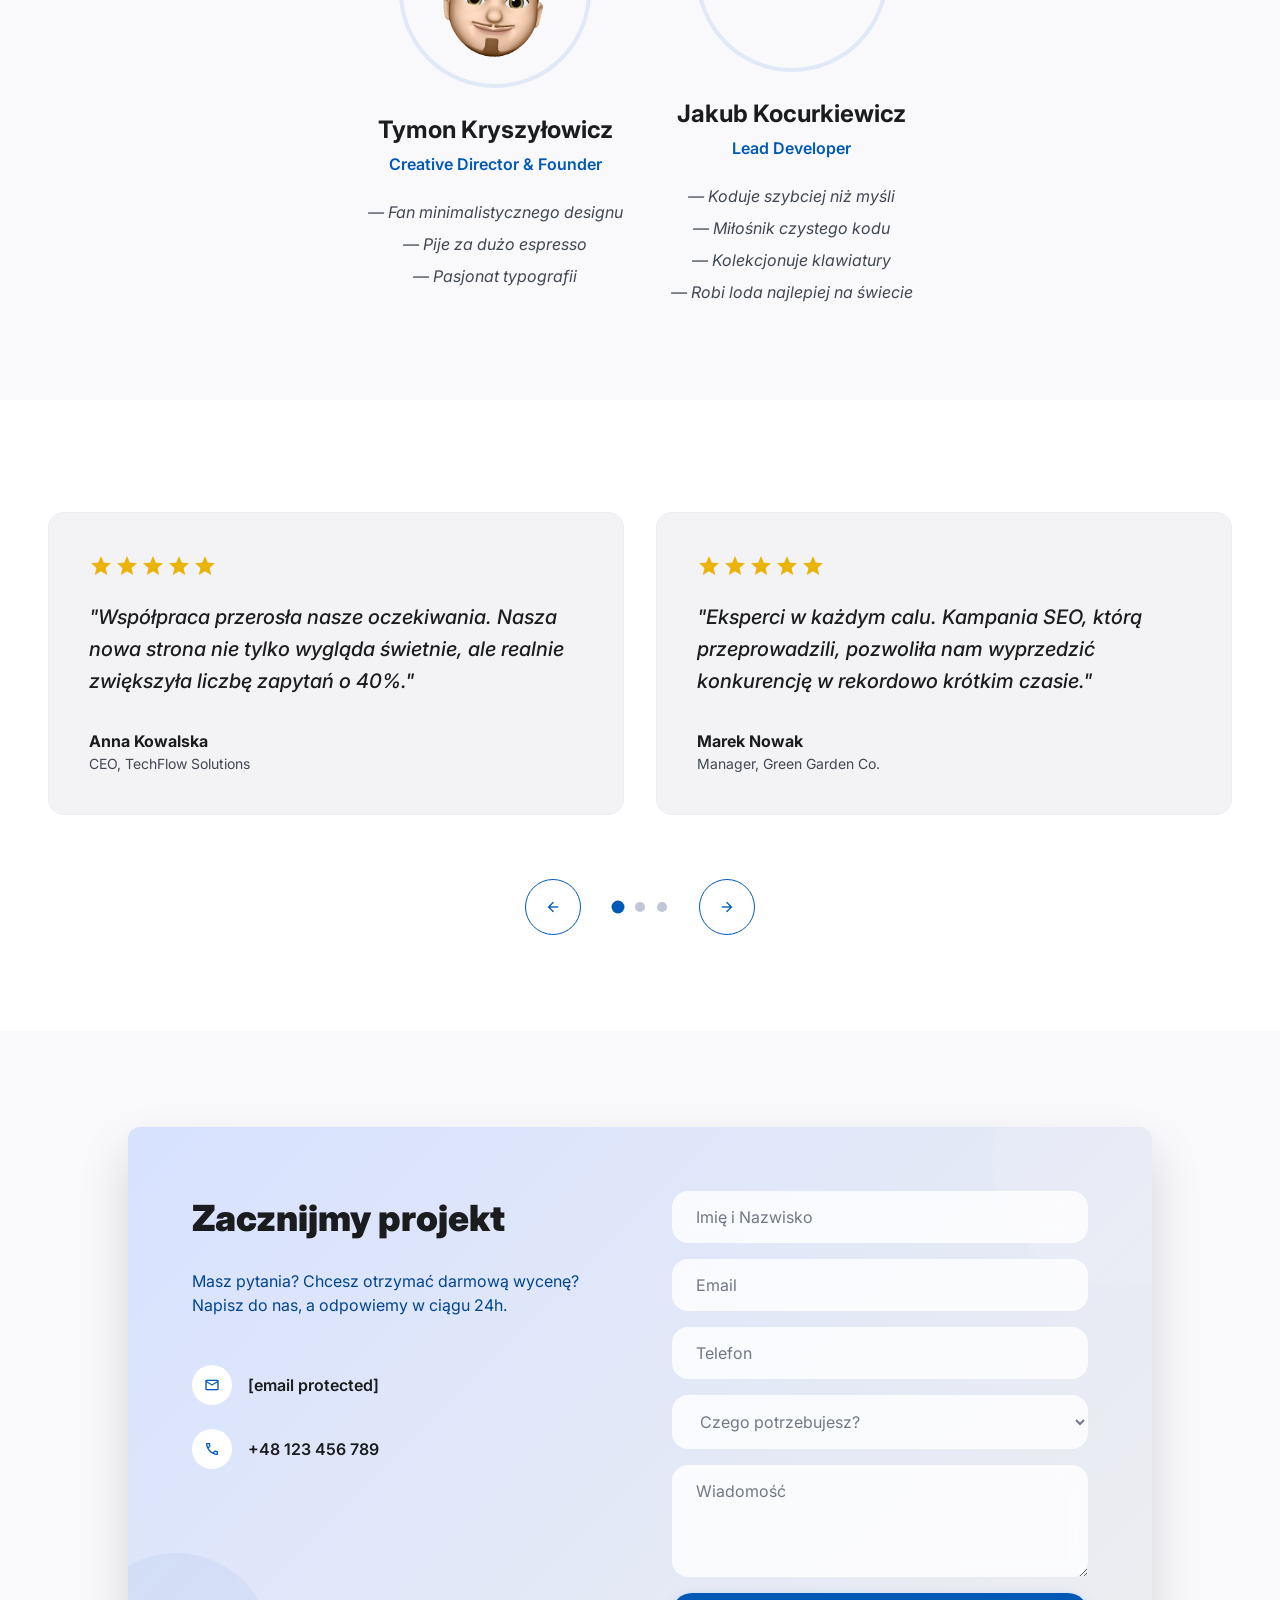
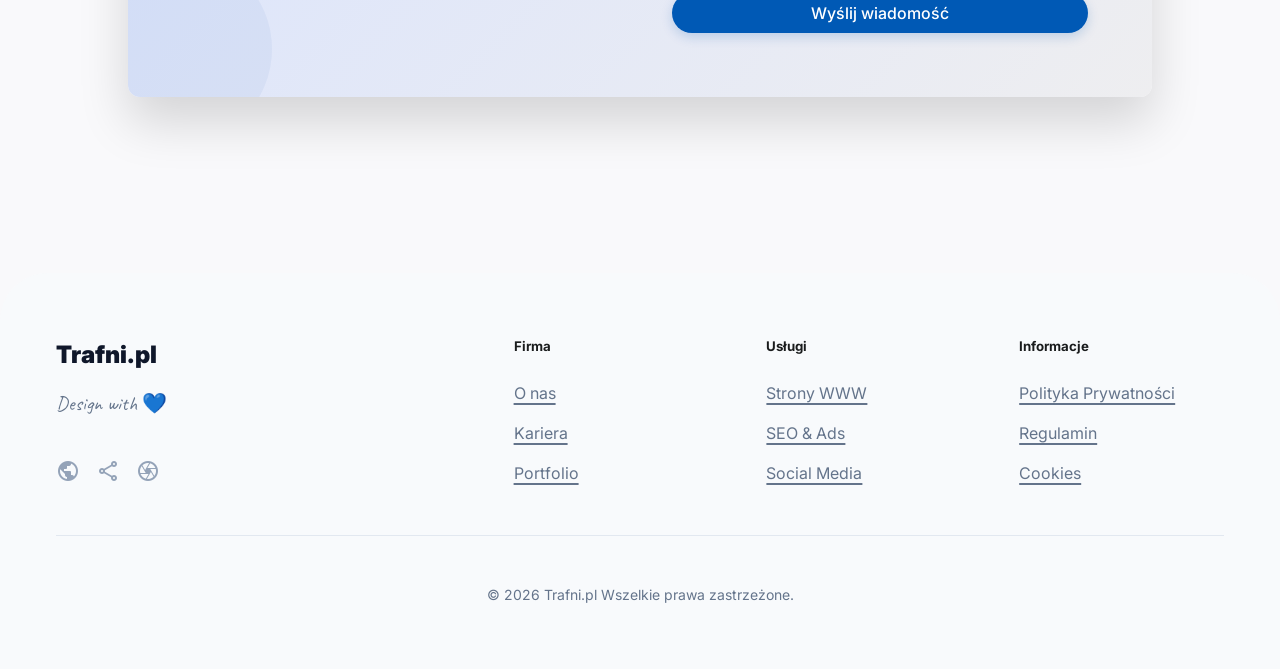
==== commit 4b78d83a: "dziala" ====
--- a/index.html
+++ b/index.html
@@ -154,7 +154,7 @@
     <div class="team">
       <div class="team-member">
         <div class="team-member__avatar-wrap">
-          <img class="team-member__avatar" alt="Creative Director portrait" src="https://lh3.googleusercontent.com/aida-public/[base64]"/>
+          <img class="team-member__avatar" alt="Creative Director portrait" src="img/memojiTymon.png"/>
         </div>
         <h3 class="team-member__name">Tymon Kryszyłowicz</h3>
         <p class="team-member__role">Creative Director &amp; Founder</p>
@@ -248,21 +248,14 @@
       </div>
 
       <div class="testimonials__nav">
-<div class="testimonials__container">
-  <div class="testimonials" id="testimonials-slider">
-    </div>
-
-  <div class="testimonials__nav">
-    <button class="btn btn--outline btn--nav" id="prev-testi">
-      <span class="material-symbols-outlined">arrow_back</span>
-    </button>
-    <div class="testimonials__dots" id="testimonials-dots"></div>
-    <button class="btn btn--outline btn--nav" id="next-testi">
-      <span class="material-symbols-outlined">arrow_forward</span>
-    </button>
-  </div>
-</div>
-    </div>
+        <button class="btn btn--outline btn--nav" id="prev-testi">
+          <span class="material-symbols-outlined">arrow_back</span>
+        </button>
+        <div class="testimonials__dots" id="testimonials-dots"></div>
+        <button class="btn btn--outline btn--nav" id="next-testi">
+          <span class="material-symbols-outlined">arrow_forward</span>
+        </button>
+      </div>
   </div>
 </section>
 
@@ -278,7 +271,7 @@
         <div class="contact-info__items">
           <div class="contact-info__item">
             <div class="contact-info__icon"><span class="material-symbols-outlined">mail</span></div>
-            <span>kontakt@trafni.pl</span>
+            <span><a href="/cdn-cgi/l/email-protection" class="__cf_email__" data-cfemail="117a7e7f65707a6551656370777f783f617d">[email&#160;protected]</a></span>
           </div>
           <div class="contact-info__item">
             <div class="contact-info__icon"><span class="material-symbols-outlined">call</span></div>
@@ -342,11 +335,11 @@
       </div>
     </div>
     <div class="footer__bottom">
-      © 2026 Trafni.pl. Wszelkie prawa zastrzeżone.
+      © 2026 Trafni.pl Wszelkie prawa zastrzeżone.
     </div>
   </div>
 </footer>
 
 <script src="main.js"></script>
 </body>
-</html>
+</html>
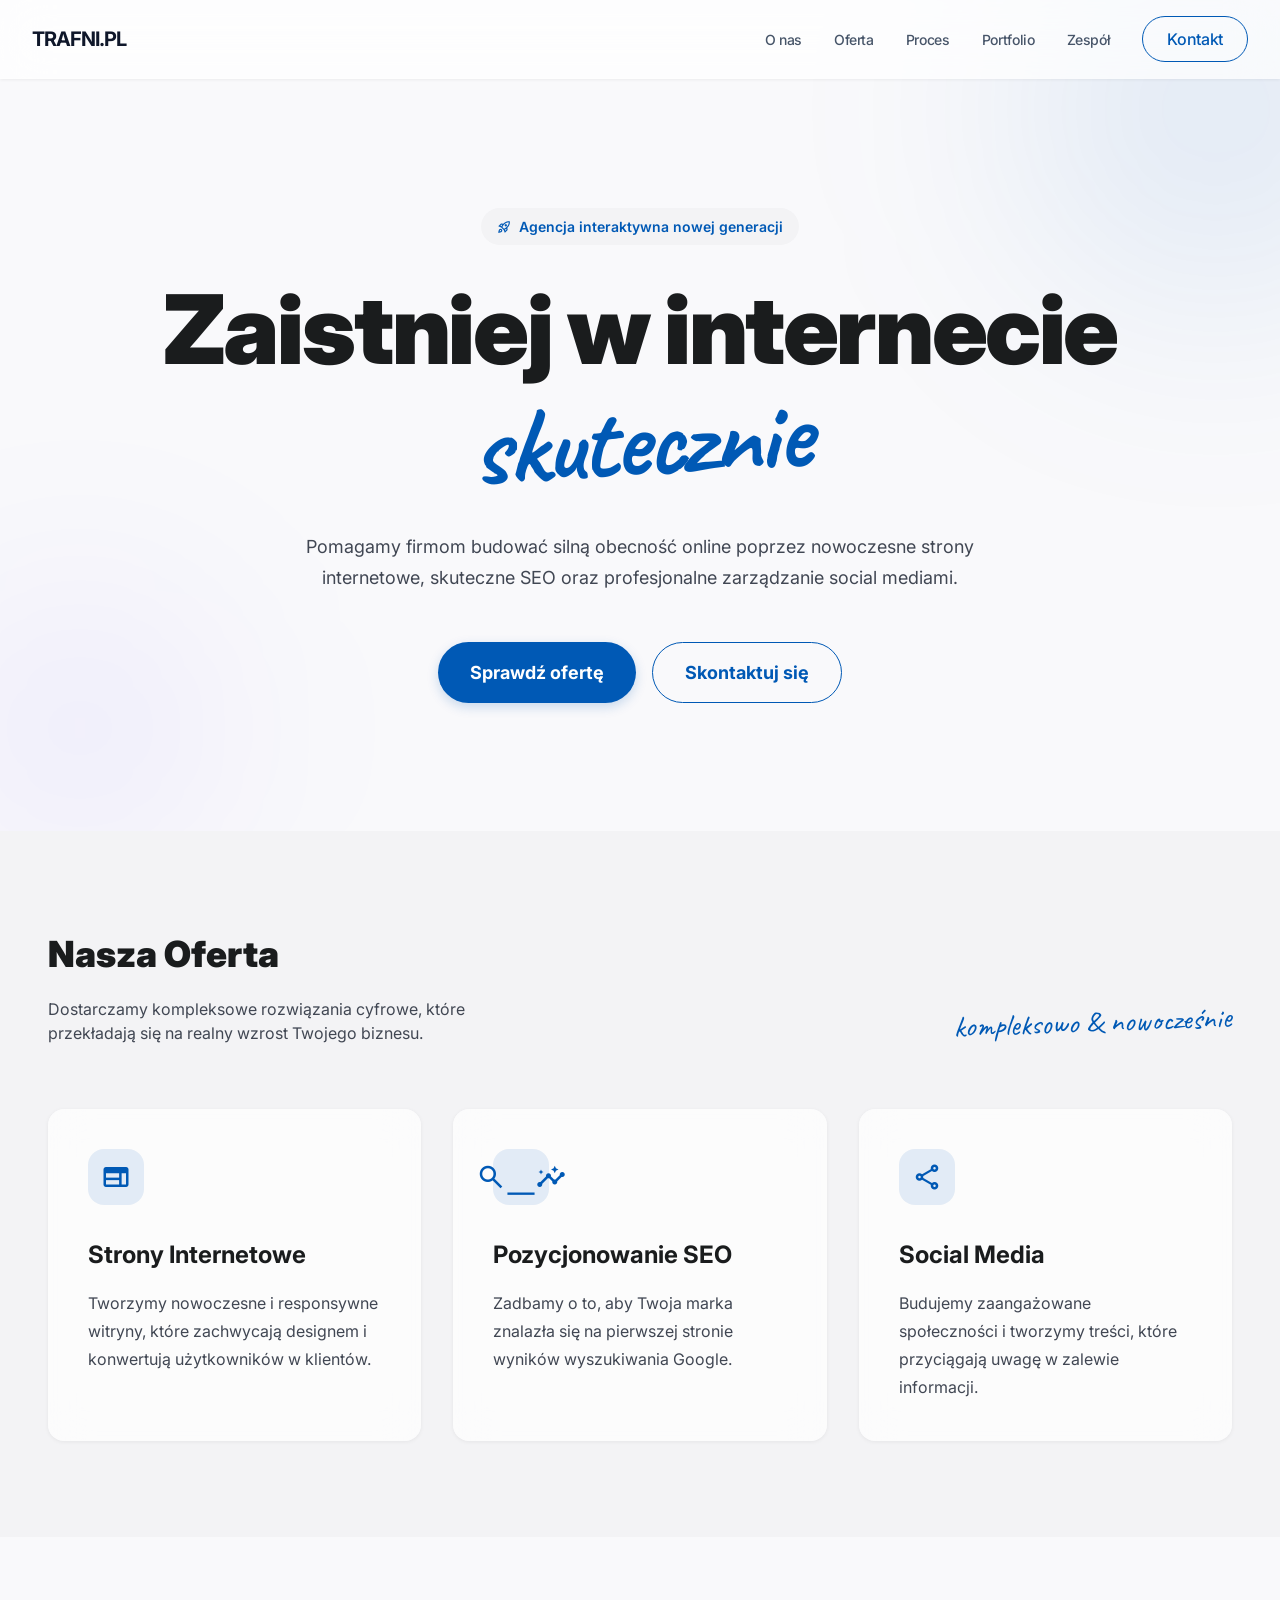
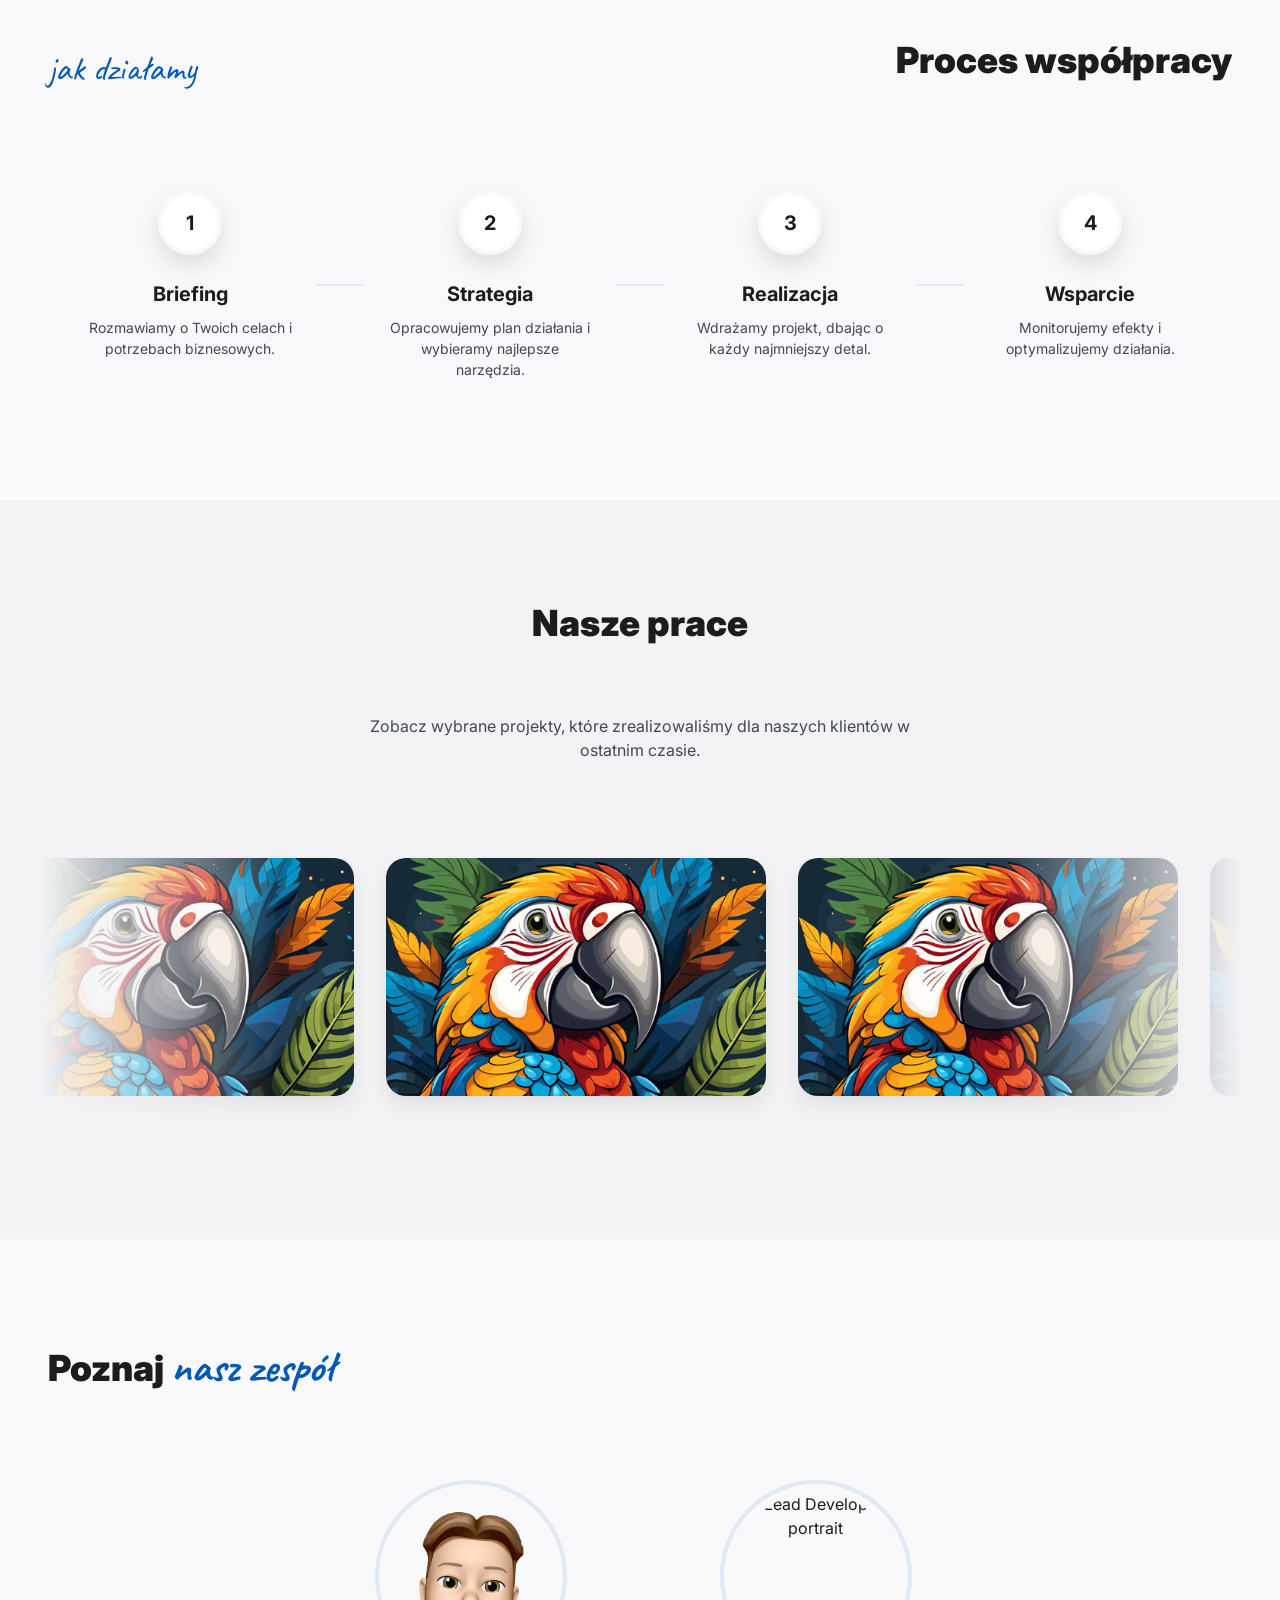
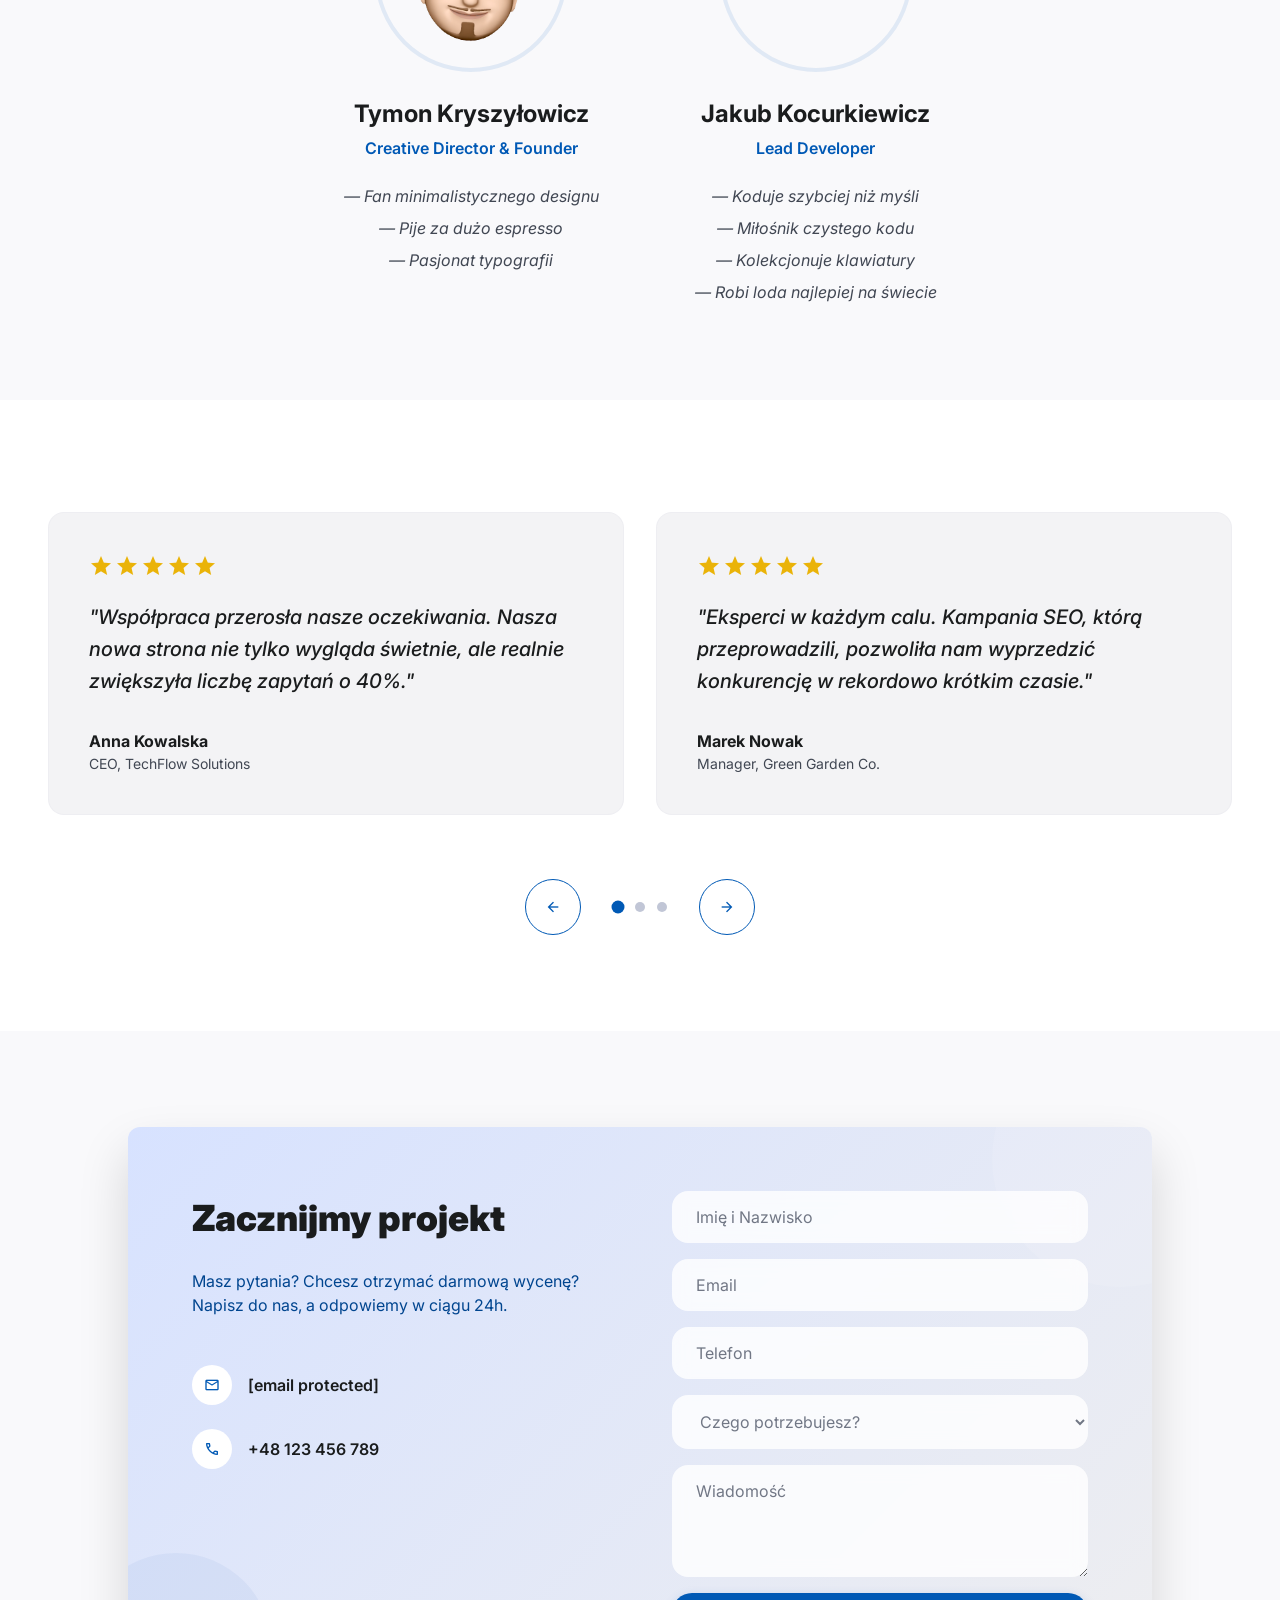
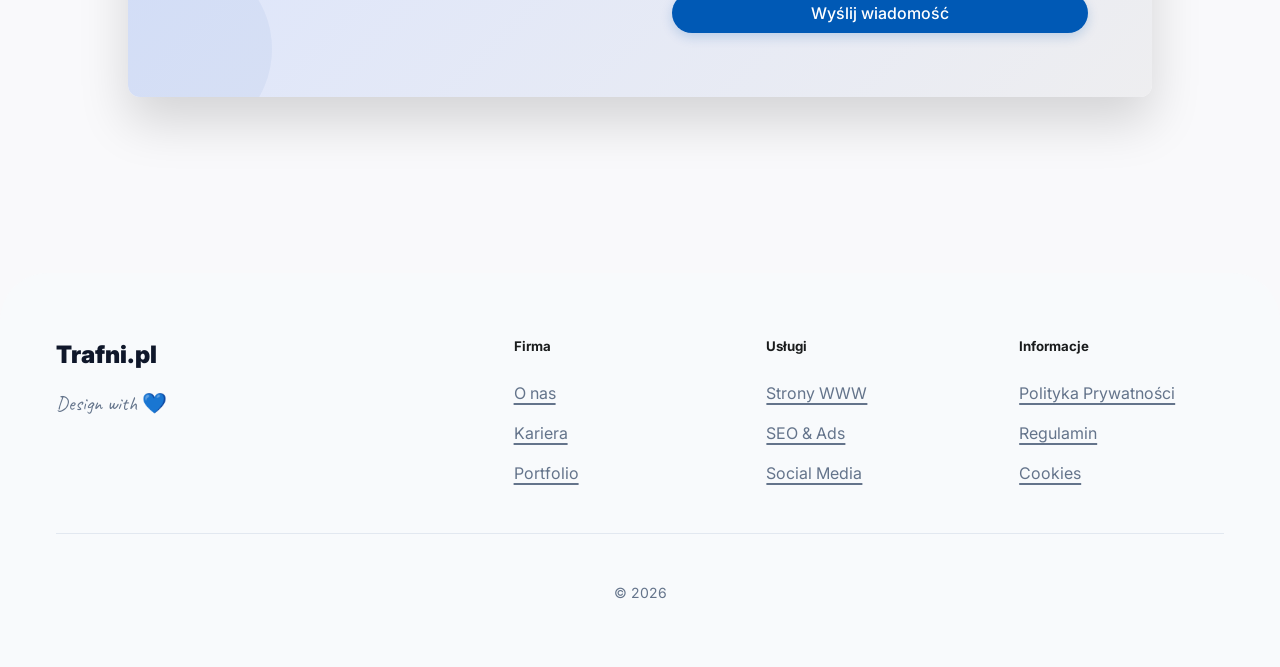
==== commit 8f7e387d: "nawet git" ====
--- a/index.html
+++ b/index.html
@@ -152,31 +152,36 @@
       <h2 class="section__title">Poznaj <span class="team__title-accent">nasz zespół</span></h2>
     </div>
     <div class="team">
-      <div class="team-member">
-        <div class="team-member__avatar-wrap">
-          <img class="team-member__avatar" alt="Creative Director portrait" src="img/memojiTymon.png"/>
-        </div>
-        <h3 class="team-member__name">Tymon Kryszyłowicz</h3>
-        <p class="team-member__role">Creative Director &amp; Founder</p>
-        <ul class="team-member__facts">
-          <li>— Fan minimalistycznego designu</li>
-          <li>— Pije za dużo espresso</li>
-          <li>— Pasjonat typografii</li>
-        </ul>
-      </div>
-      <div class="team-member">
-        <div class="team-member__avatar-wrap">
-          <img class="team-member__avatar" alt="Lead Developer portrait" src="https://lh3.googleusercontent.com/aida-public/[base64]"/>
-        </div>
-        <h3 class="team-member__name">Jakub Kocurkiewicz</h3>
-        <p class="team-member__role">Lead Developer</p>
-        <ul class="team-member__facts">
-          <li>— Koduje szybciej niż myśli</li>
-          <li>— Miłośnik czystego kodu</li>
-          <li>— Kolekcjonuje klawiatury</li>
-          <li>— Robi loda najlepiej na świecie</li>
-        </ul>
-      </div>
+      <div class="team__slider-wrap">
+        <div class="team__slider" id="team-slider">
+          <div class="team-member">
+            <div class="team-member__avatar-wrap">
+              <img class="team-member__avatar" alt="Creative Director portrait" src="img/memojiTymon.png"/>
+            </div>
+            <h3 class="team-member__name">Tymon Kryszyłowicz</h3>
+            <p class="team-member__role">Creative Director &amp; Founder</p>
+            <ul class="team-member__facts">
+              <li>— Fan minimalistycznego designu</li>
+              <li>— Pije za dużo espresso</li>
+              <li>— Pasjonat typografii</li>
+            </ul>
+          </div>
+          <div class="team-member">
+            <div class="team-member__avatar-wrap">
+              <img class="team-member__avatar" alt="Lead Developer portrait" src="https://lh3.googleusercontent.com/aida-public/[base64]"/>
+            </div>
+            <h3 class="team-member__name">Jakub Kocurkiewicz</h3>
+            <p class="team-member__role">Lead Developer</p>
+            <ul class="team-member__facts">
+              <li>— Koduje szybciej niż myśli</li>
+              <li>— Miłośnik czystego kodu</li>
+              <li>— Kolekcjonuje klawiatury</li>
+              <li>— Robi loda najlepiej na świecie</li>
+            </ul>
+          </div>
+        </div>
+      </div>
+      <div class="team__dots" id="team-dots"></div>
     </div>
   </div>
 </section>
@@ -303,11 +308,6 @@
       <div class="footer__brand">
         <div class="footer__logo">Trafni.pl</div>
         <p class="footer__tagline">Design with 💙</p>
-        <div class="footer__socials">
-          <a class="footer__social" href="#"><span class="material-symbols-outlined">public</span></a>
-          <a class="footer__social" href="#"><span class="material-symbols-outlined">share</span></a>
-          <a class="footer__social" href="#"><span class="material-symbols-outlined">camera</span></a>
-        </div>
       </div>
       <div class="footer__col">
         <h5 class="footer__col-title">Firma</h5>
@@ -335,7 +335,7 @@
       </div>
     </div>
     <div class="footer__bottom">
-      © 2026 Trafni.pl Wszelkie prawa zastrzeżone.
+      © 2026
     </div>
   </div>
 </footer>
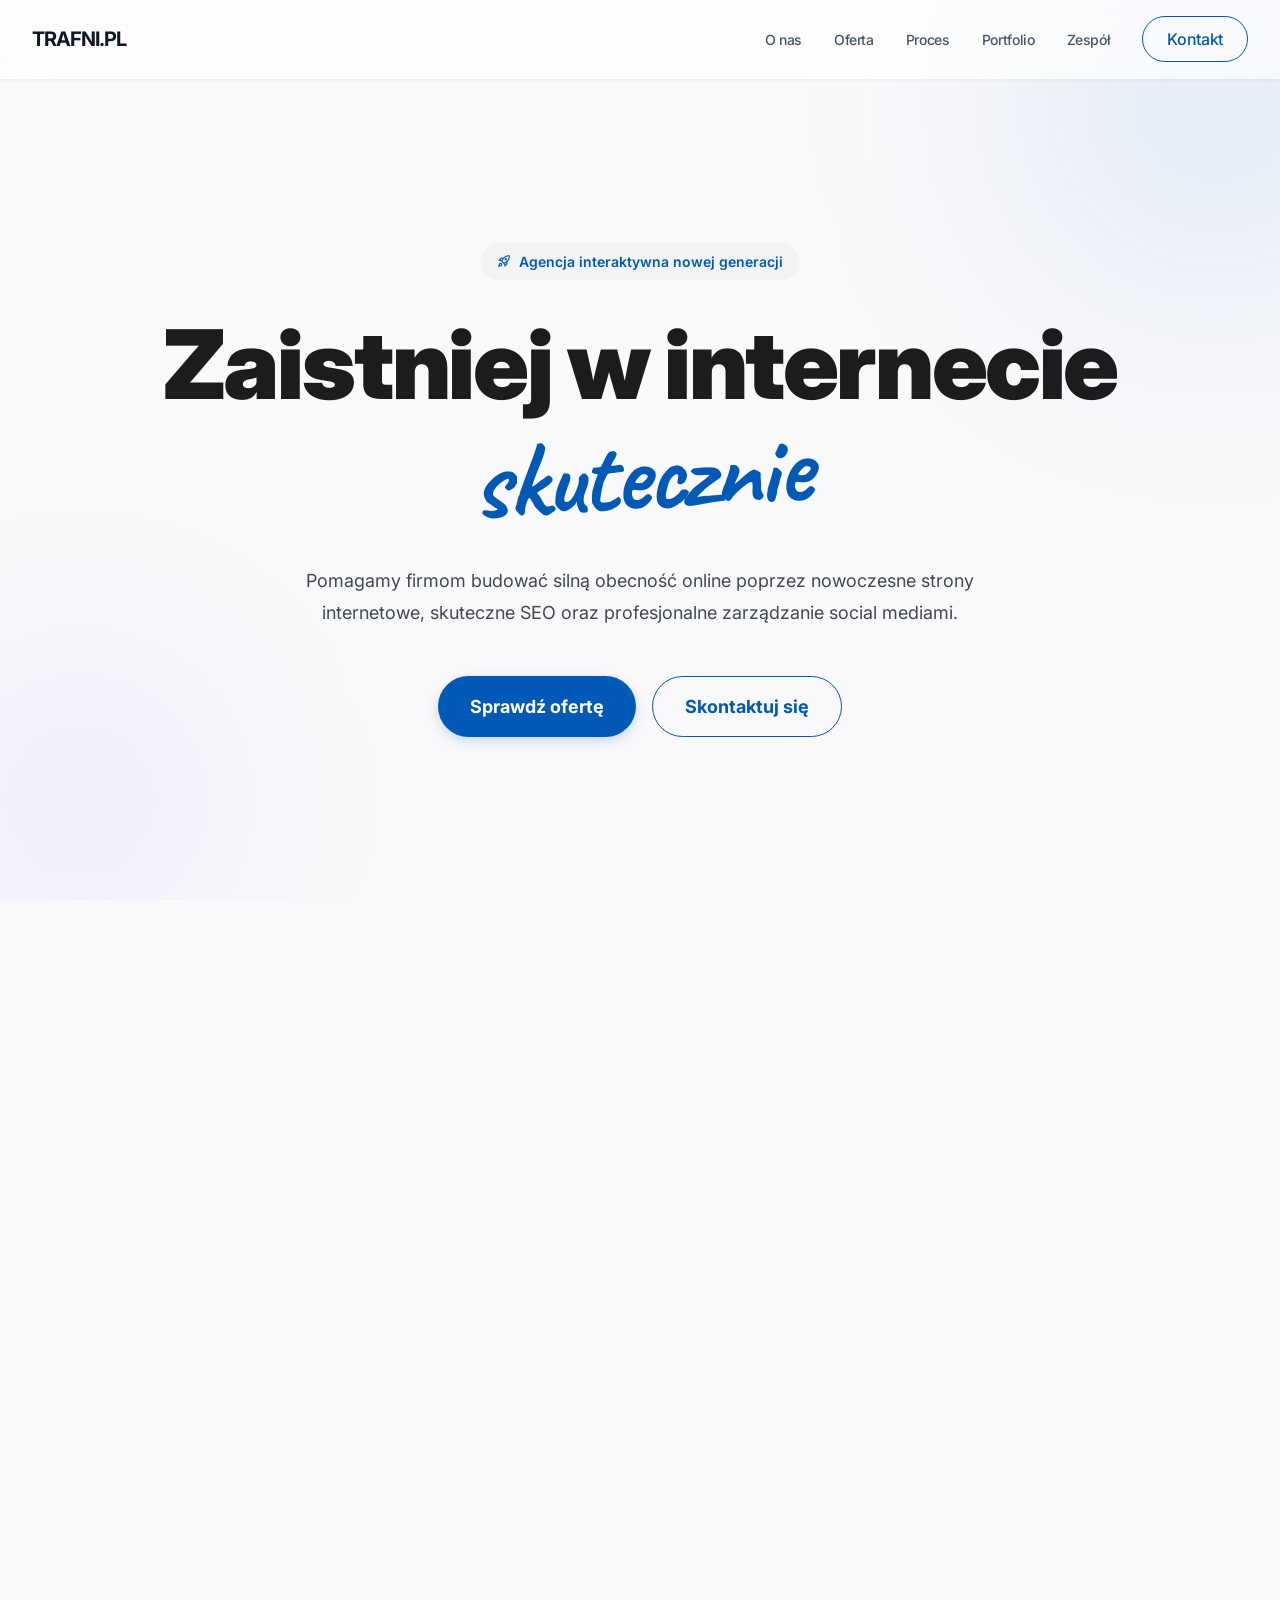
==== commit 6042cea8: "dziala" ====
--- a/index.html
+++ b/index.html
@@ -12,7 +12,7 @@
 <!-- TopNavBar -->
 <nav class="navbar">
   <div class="navbar__inner">
-    <div class="navbar__logo">Trafni.pl</div>
+    <a href="#onas" class="navbar__logo">Trafni.pl</a>
     <div class="navbar__links">
       <a class="navbar__link" href="#onas">O nas</a>
       <a class="navbar__link" href="#oferta">Oferta</a>
@@ -162,7 +162,7 @@
             <p class="team-member__role">Creative Director &amp; Founder</p>
             <ul class="team-member__facts">
               <li>— Fan minimalistycznego designu</li>
-              <li>— Pije za dużo espresso</li>
+              <li>— Miłośnik czystego kodu</li>
               <li>— Pasjonat typografii</li>
             </ul>
           </div>
@@ -174,8 +174,7 @@
             <p class="team-member__role">Lead Developer</p>
             <ul class="team-member__facts">
               <li>— Koduje szybciej niż myśli</li>
-              <li>— Miłośnik czystego kodu</li>
-              <li>— Kolekcjonuje klawiatury</li>
+              <li>— Pije za dużo espresso</li>
               <li>— Robi loda najlepiej na świecie</li>
             </ul>
           </div>
@@ -187,7 +186,7 @@
 </section>
 
 <!-- Testimonials -->
-<section class="section section--white">
+<section class="section section--white" id="opinie">
   <div class="container">
     <div class="testimonials__container">
       <div class="testimonials" id="testimonials-slider">
@@ -312,17 +311,17 @@
       <div class="footer__col">
         <h5 class="footer__col-title">Firma</h5>
         <ul class="footer__links">
-          <li><a class="footer__link" href="#">O nas</a></li>
-          <li><a class="footer__link" href="#">Kariera</a></li>
-          <li><a class="footer__link" href="#">Portfolio</a></li>
+          <li><a class="footer__link" href="#onas">O nas</a></li>
+          <li><a class="footer__link" href="#proces">Proces</a></li>
+          <li><a class="footer__link" href="#portfolio">Portfolio</a></li>
         </ul>
       </div>
       <div class="footer__col">
         <h5 class="footer__col-title">Usługi</h5>
         <ul class="footer__links">
-          <li><a class="footer__link" href="#">Strony WWW</a></li>
-          <li><a class="footer__link" href="#">SEO &amp; Ads</a></li>
-          <li><a class="footer__link" href="#">Social Media</a></li>
+          <li><a class="footer__link" href="#oferta">Strony WWW</a></li>
+          <li><a class="footer__link" href="#oferta">SEO &amp; Ads</a></li>
+          <li><a class="footer__link" href="#oferta">Social Media</a></li>
         </ul>
       </div>
       <div class="footer__col">
@@ -335,7 +334,7 @@
       </div>
     </div>
     <div class="footer__bottom">
-      © 2026
+      © 2026 Trafni.pl Wszelkie prawa zastrzeżone.
     </div>
   </div>
 </footer>
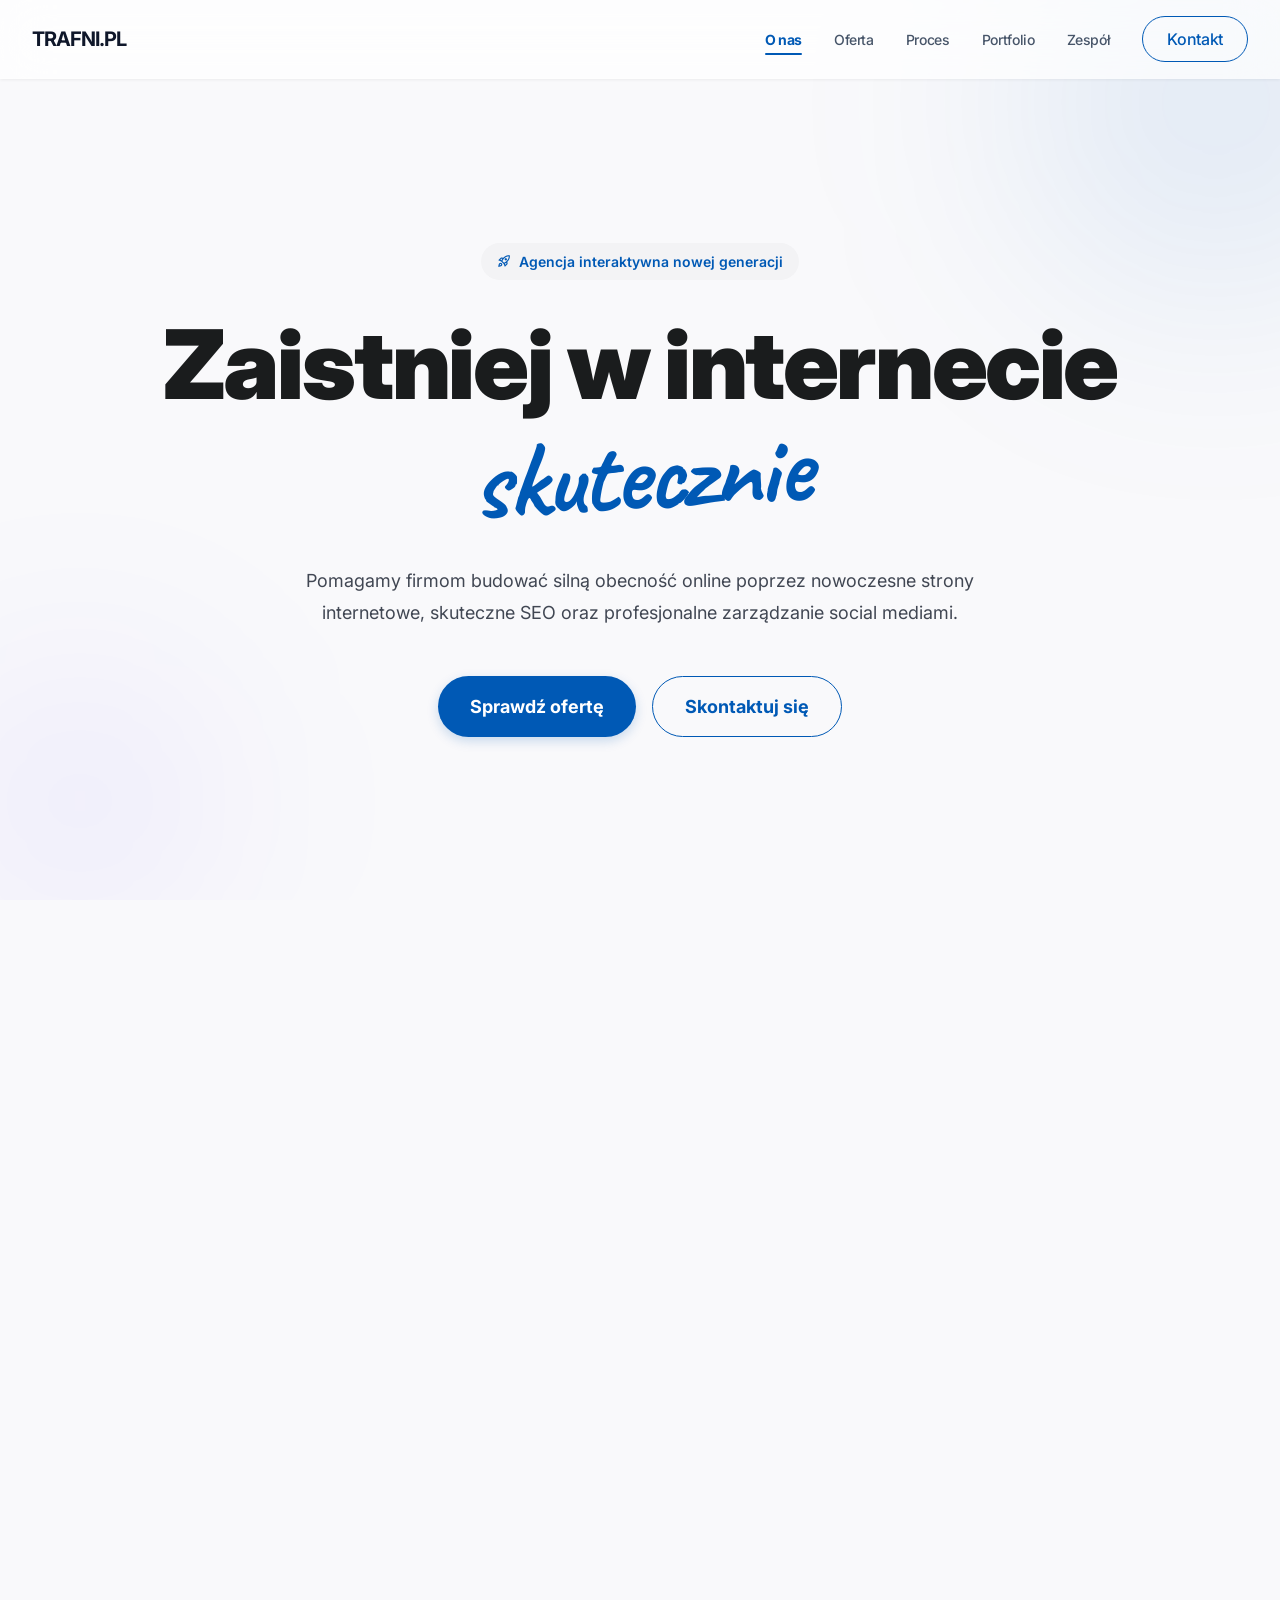
==== commit a7639708: "poprawione" ====
--- a/index.html
+++ b/index.html
@@ -137,10 +137,9 @@
 
   <div class="portfolio-marquee" id="portfolio-marquee">
     <div class="portfolio-track" id="portfolio-track">
-      <div class="portfolio-item"><img src="1.png" alt="1"></div>
-      <div class="portfolio-item"><img src="1.png" alt="2"></div>
-      <div class="portfolio-item"><img src="1.png" alt="3"></div>
-      <div class="portfolio-item"><img src="1.png" alt="4"></div>
+      <div class="portfolio-item"><img src="img/arboserwisbeskidy.pl_portfolio.png" alt="Zdjęcie strony ArboSerwis.pl Wykonanej przez naszą ekipe"></div>
+      <div class="portfolio-item"><img src="img/Trafni.pl_portfolio.webp" alt="Zdjęcie strony  Wykonanej przez naszą ekipe"></div>
+      <div class="portfolio-item"><img src="img/arboserwisbeskidy.pl_portfolio.webp" alt="Zdjęcie strony  Wykonanej przez naszą ekipe"></div>
     </div>
   </div>
 </section>
@@ -156,7 +155,7 @@
         <div class="team__slider" id="team-slider">
           <div class="team-member">
             <div class="team-member__avatar-wrap">
-              <img class="team-member__avatar" alt="Creative Director portrait" src="img/memojiTymon.png"/>
+              <img class="team-member__avatar" alt="Creative Director portrait" src="img/memojiTymon.webp"/>
             </div>
             <h3 class="team-member__name">Tymon Kryszyłowicz</h3>
             <p class="team-member__role">Creative Director &amp; Founder</p>
@@ -168,7 +167,7 @@
           </div>
           <div class="team-member">
             <div class="team-member__avatar-wrap">
-              <img class="team-member__avatar" alt="Lead Developer portrait" src="https://lh3.googleusercontent.com/aida-public/[base64]"/>
+              <img class="team-member__avatar" alt="Lead Developer portrait" src="img/memojiTymon.png"/>
             </div>
             <h3 class="team-member__name">Jakub Kocurkiewicz</h3>
             <p class="team-member__role">Lead Developer</p>
@@ -283,18 +282,32 @@
           </div>
         </div>
       </div>
-      <form class="contact-form">
-        <input class="contact-form__input" placeholder="Imię i Nazwisko" type="text"/>
-        <input class="contact-form__input" placeholder="Email" type="email"/>
-        <input class="contact-form__input" placeholder="Telefon" type="tel"/>
-        <select class="contact-form__input contact-form__select">
-          <option value="">Czego potrzebujesz?</option>
-          <option>Strona internetowa</option>
-          <option>Social Media</option>
-          <option>Kompleksowa obsługa</option>
-        </select>
-        <textarea class="contact-form__input contact-form__textarea" placeholder="Wiadomość" rows="4"></textarea>
-        <button class="btn btn--primary btn--full">Wyślij wiadomość</button>
+      <form class="contact-form" id="contact-form" novalidate>
+        <div class="contact-form__field">
+          <input class="contact-form__input" id="field-name" name="name" placeholder="Imię i Nazwisko" type="text" autocomplete="name"/>
+          <span class="contact-form__error" id="error-name"></span>
+        </div>
+        <div class="contact-form__field">
+          <input class="contact-form__input" id="field-email" name="email" placeholder="Email" type="email" autocomplete="email"/>
+          <span class="contact-form__error" id="error-email"></span>
+        </div>
+        <div class="contact-form__field">
+          <input class="contact-form__input" id="field-phone" name="phone" placeholder="Telefon" type="tel" autocomplete="tel"/>
+          <span class="contact-form__error" id="error-phone"></span>
+        </div>
+        <div class="contact-form__field">
+          <select class="contact-form__input contact-form__select" name="service">
+          <option value="" disabled hidden selected>Czego potrzebujesz?</option>
+            <option>Strona internetowa</option>
+            <option>Social Media</option>
+            <option>Kompleksowa obsługa</option>
+          </select>
+        </div>
+        <div class="contact-form__field">
+          <textarea class="contact-form__input contact-form__textarea" id="field-message" name="message" placeholder="Wiadomość" rows="4"></textarea>
+          <span class="contact-form__error" id="error-message"></span>
+        </div>
+        <button class="btn btn--primary btn--full" id="submit-btn" type="submit">Wyślij wiadomość</button>
       </form>
     </div>
   </div>
@@ -308,7 +321,7 @@
         <div class="footer__logo">Trafni.pl</div>
         <p class="footer__tagline">Design with 💙</p>
       </div>
-      <div class="footer__col">
+      <div class="footer__col footer__col--firma">
         <h5 class="footer__col-title">Firma</h5>
         <ul class="footer__links">
           <li><a class="footer__link" href="#onas">O nas</a></li>
@@ -339,6 +352,23 @@
   </div>
 </footer>
 
+<!-- Robot pomocnik -->
+<div class="robot-widget" id="robot-widget" aria-hidden="true">
+  <div class="robot-bubble" id="robot-bubble">
+    <p class="robot-bubble__text">Hej! 👋 Masz pytanie?<br/>Chętnie pomożemy!</p>
+    <a class="robot-bubble__btn" id="robot-cta">Napisz do nas →</a>
+  </div>
+  <video
+    class="robot-widget__video"
+    id="robot-video"
+    src="robot.webm"
+    autoplay
+    loop
+    muted
+    playsinline
+  ></video>
+</div>
+
 <script src="main.js"></script>
 </body>
 </html>
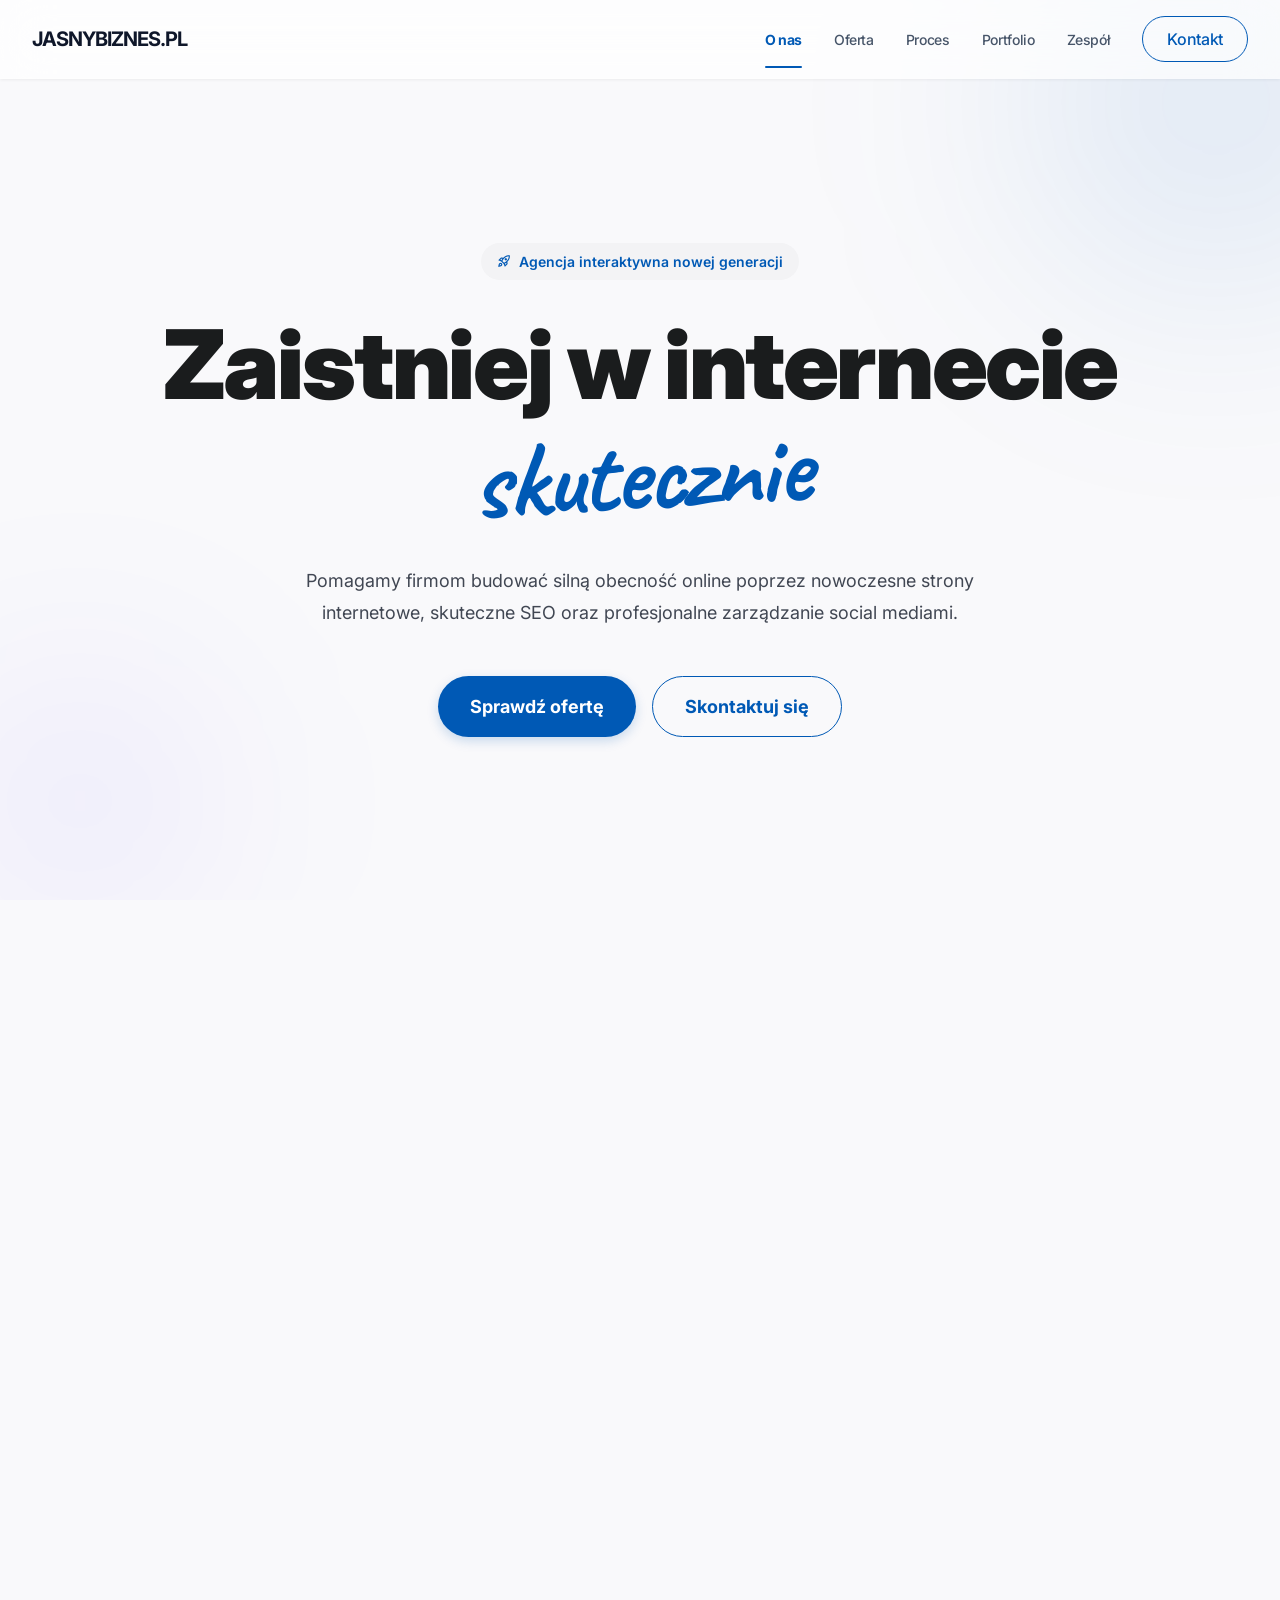
==== commit 66c4dcc8: "wszystko g" ====
--- a/index.html
+++ b/index.html
@@ -3,7 +3,7 @@
 <head>
   <meta charset="utf-8"/>
   <meta name="viewport" content="width=device-width, initial-scale=1.0"/>
-  <title>Trafni.pl | Agencja Marketingowa</title>
+  <title>JasnyBiznes.pl | Agencja Marketingowa</title>
   <link href="https://fonts.googleapis.com/css2?family=Inter:wght@400;500;600;700;800;900&family=Manrope:wght@400;500;600&family=Caveat:wght@400;700&family=Material+Symbols+Outlined:wght,FILL@100..700,0..1&display=swap" rel="stylesheet"/>
   <link rel="stylesheet" href="styles.css"/>
 </head>
@@ -12,14 +12,15 @@
 <!-- TopNavBar -->
 <nav class="navbar">
   <div class="navbar__inner">
-    <a href="#onas" class="navbar__logo">Trafni.pl</a>
-    <div class="navbar__links">
+    <a href="https://jasnybiznes.pl/" class="navbar__logo">JasnyBiznes.pl</a>
+    <div class="navbar__links" id="navbar-links">
       <a class="navbar__link" href="#onas">O nas</a>
       <a class="navbar__link" href="#oferta">Oferta</a>
       <a class="navbar__link" href="#proces">Proces</a>
       <a class="navbar__link" href="#portfolio">Portfolio</a>
       <a class="navbar__link" href="#zespol">Zespół</a>
       <a class="btn btn--outline" href="#kontakt">Kontakt</a>
+      <span class="navbar__indicator" id="navbar-indicator"></span>
     </div>
     <button class="navbar__hamburger" id="hamburger" aria-label="Otwórz menu" aria-expanded="false">
       <span></span><span></span><span></span>
@@ -137,9 +138,8 @@
 
   <div class="portfolio-marquee" id="portfolio-marquee">
     <div class="portfolio-track" id="portfolio-track">
-      <div class="portfolio-item"><img src="img/arboserwisbeskidy.pl_portfolio.png" alt="Zdjęcie strony ArboSerwis.pl Wykonanej przez naszą ekipe"></div>
-      <div class="portfolio-item"><img src="img/Trafni.pl_portfolio.webp" alt="Zdjęcie strony  Wykonanej przez naszą ekipe"></div>
-      <div class="portfolio-item"><img src="img/arboserwisbeskidy.pl_portfolio.webp" alt="Zdjęcie strony  Wykonanej przez naszą ekipe"></div>
+      <div class="portfolio-item"><img src="img/JasnyBiznes.pl_portfolio.webp" alt="Strona JasnyBiznes.pl wykonana przez JasnyBiznes.pl"></div>
+      <div class="portfolio-item"><img src="img/ArboSerwisBeskidy.pl_portfolio.webp" alt="Strona ArboSerwisBeskidy.pl wykonana przez JasnyBiznes.pl"></div>
     </div>
   </div>
 </section>
@@ -174,7 +174,7 @@
             <ul class="team-member__facts">
               <li>— Koduje szybciej niż myśli</li>
               <li>— Pije za dużo espresso</li>
-              <li>— Robi loda najlepiej na świecie</li>
+              <li>— Tłumaczy język maszynowy na ludzki</li>
             </ul>
           </div>
         </div>
@@ -198,58 +198,13 @@
             <span class="material-symbols-outlined star">star</span>
           </div>
           <blockquote class="testimonial__quote">
-            "Współpraca przerosła nasze oczekiwania. Nasza nowa strona nie tylko wygląda świetnie, ale realnie zwiększyła liczbę zapytań o 40%."
+            "Treść opini"
           </blockquote>
-          <div class="testimonial__author">Anna Kowalska</div>
-          <div class="testimonial__company">CEO, TechFlow Solutions</div>
+          <div class="testimonial__author">Imie Nazwisko</div>
+          <div class="testimonial__company">Stanowisko, Nazwa Firmy</div>
         </div>
         
-        <div class="testimonial">
-          <div class="testimonial__stars">
-            <span class="material-symbols-outlined star">star</span>
-            <span class="material-symbols-outlined star">star</span>
-            <span class="material-symbols-outlined star">star</span>
-            <span class="material-symbols-outlined star">star</span>
-            <span class="material-symbols-outlined star">star</span>
-          </div>
-          <blockquote class="testimonial__quote">
-            "Eksperci w każdym calu. Kampania SEO, którą przeprowadzili, pozwoliła nam wyprzedzić konkurencję w rekordowo krótkim czasie."
-          </blockquote>
-          <div class="testimonial__author">Marek Nowak</div>
-          <div class="testimonial__company">Manager, Green Garden Co.</div>
-        </div>
-
-        <div class="testimonial">
-          <div class="testimonial__stars">
-            <span class="material-symbols-outlined star">star</span>
-            <span class="material-symbols-outlined star">star</span>
-            <span class="material-symbols-outlined star">star</span>
-            <span class="material-symbols-outlined star">star</span>
-            <span class="material-symbols-outlined star">star</span>
-          </div>
-          <blockquote class="testimonial__quote">
-            "Zajebiście jest. Profesjonalne podejście i świetny kontakt."
-          </blockquote>
-          <div class="testimonial__author">Piotr Wiśniewski</div>
-          <div class="testimonial__company">Właściciel, Creative Studio</div>
-        </div>
-
-        <div class="testimonial">
-          <div class="testimonial__stars">
-            <span class="material-symbols-outlined star">star</span>
-            <span class="material-symbols-outlined star">star</span>
-            <span class="material-symbols-outlined star">star</span>
-            <span class="material-symbols-outlined star">star</span>
-            <span class="material-symbols-outlined star">star</span>
-          </div>
-          <blockquote class="testimonial__quote">
-            "Dobrze lodzą... tzn. robią lody marketingowe! Najlepsza agencja w mieście."
-          </blockquote>
-          <div class="testimonial__author">Janusz Biznesu</div>
-          <div class="testimonial__company">Prezes, IceCream Corp</div>
-        </div>
-      </div>
-
+<!-- 
       <div class="testimonials__nav">
         <button class="btn btn--outline btn--nav" id="prev-testi">
           <span class="material-symbols-outlined">arrow_back</span>
@@ -259,6 +214,7 @@
           <span class="material-symbols-outlined">arrow_forward</span>
         </button>
       </div>
+-->
   </div>
 </section>
 
@@ -274,11 +230,7 @@
         <div class="contact-info__items">
           <div class="contact-info__item">
             <div class="contact-info__icon"><span class="material-symbols-outlined">mail</span></div>
-            <span><a href="/cdn-cgi/l/email-protection" class="__cf_email__" data-cfemail="117a7e7f65707a6551656370777f783f617d">[email&#160;protected]</a></span>
-          </div>
-          <div class="contact-info__item">
-            <div class="contact-info__icon"><span class="material-symbols-outlined">call</span></div>
-            <span>+48 123 456 789</span>
+            <span><a href="mailto:kontakt@jasnybiznes.pl" class="__cf_email__" data-cfemail="117a7e7f65707a6551656370777f783f617d">kontakt@jasnybiznes.pl</a></span>
           </div>
         </div>
       </div>
@@ -301,6 +253,7 @@
             <option>Strona internetowa</option>
             <option>Social Media</option>
             <option>Kompleksowa obsługa</option>
+            <option>Inne...</option>
           </select>
         </div>
         <div class="contact-form__field">
@@ -318,7 +271,7 @@
   <div class="container">
     <div class="footer__grid">
       <div class="footer__brand">
-        <div class="footer__logo">Trafni.pl</div>
+        <div class="footer__logo">JasnyBiznes.pl</div>
         <p class="footer__tagline">Design with 💙</p>
       </div>
       <div class="footer__col footer__col--firma">
@@ -340,34 +293,17 @@
       <div class="footer__col">
         <h5 class="footer__col-title">Informacje</h5>
         <ul class="footer__links">
-          <li><a class="footer__link" href="#">Polityka Prywatności</a></li>
-          <li><a class="footer__link" href="#">Regulamin</a></li>
-          <li><a class="footer__link" href="#">Cookies</a></li>
+          <li><a class="footer__link" href="informacje.html#polityka-prywatnosci">Polityka Prywatności</a></li>
+          <li><a class="footer__link" href="informacje.html#regulamin">Regulamin</a></li>
+          <li><a class="footer__link" href="informacje.html#cookies">Cookies</a></li>
         </ul>
       </div>
     </div>
     <div class="footer__bottom">
-      © 2026 Trafni.pl Wszelkie prawa zastrzeżone.
+      © 2026 JasnyBiznes.pl Wszelkie prawa zastrzeżone.
     </div>
   </div>
 </footer>
-
-<!-- Robot pomocnik -->
-<div class="robot-widget" id="robot-widget" aria-hidden="true">
-  <div class="robot-bubble" id="robot-bubble">
-    <p class="robot-bubble__text">Hej! 👋 Masz pytanie?<br/>Chętnie pomożemy!</p>
-    <a class="robot-bubble__btn" id="robot-cta">Napisz do nas →</a>
-  </div>
-  <video
-    class="robot-widget__video"
-    id="robot-video"
-    src="robot.webm"
-    autoplay
-    loop
-    muted
-    playsinline
-  ></video>
-</div>
 
 <script src="main.js"></script>
 </body>
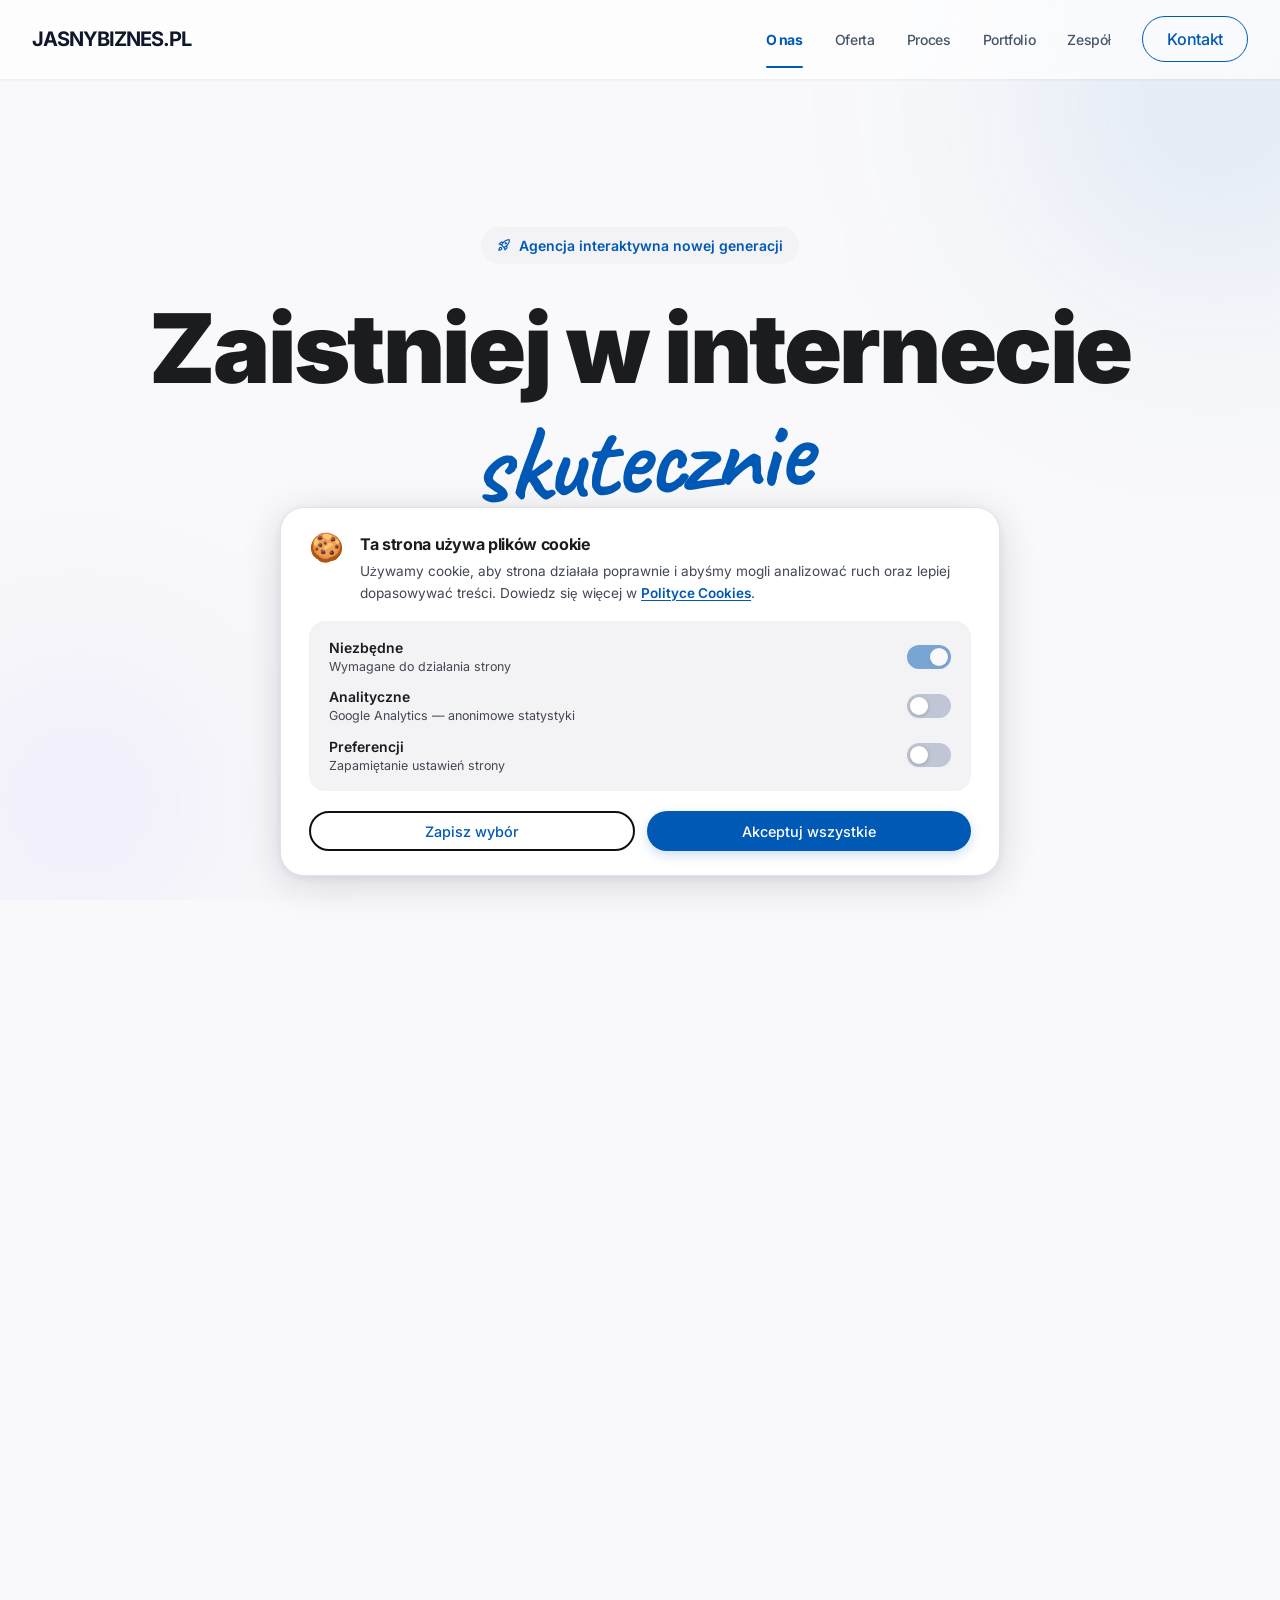
==== commit ab6f67fb: "final version" ====
--- a/index.html
+++ b/index.html
@@ -1,310 +1 @@
-<!DOCTYPE html>
-<html lang="pl">
-<head>
-  <meta charset="utf-8"/>
-  <meta name="viewport" content="width=device-width, initial-scale=1.0"/>
-  <title>JasnyBiznes.pl | Agencja Marketingowa</title>
-  <link href="https://fonts.googleapis.com/css2?family=Inter:wght@400;500;600;700;800;900&family=Manrope:wght@400;500;600&family=Caveat:wght@400;700&family=Material+Symbols+Outlined:wght,FILL@100..700,0..1&display=swap" rel="stylesheet"/>
-  <link rel="stylesheet" href="styles.css"/>
-</head>
-<body>
-
-<!-- TopNavBar -->
-<nav class="navbar">
-  <div class="navbar__inner">
-    <a href="https://jasnybiznes.pl/" class="navbar__logo">JasnyBiznes.pl</a>
-    <div class="navbar__links" id="navbar-links">
-      <a class="navbar__link" href="#onas">O nas</a>
-      <a class="navbar__link" href="#oferta">Oferta</a>
-      <a class="navbar__link" href="#proces">Proces</a>
-      <a class="navbar__link" href="#portfolio">Portfolio</a>
-      <a class="navbar__link" href="#zespol">Zespół</a>
-      <a class="btn btn--outline" href="#kontakt">Kontakt</a>
-      <span class="navbar__indicator" id="navbar-indicator"></span>
-    </div>
-    <button class="navbar__hamburger" id="hamburger" aria-label="Otwórz menu" aria-expanded="false">
-      <span></span><span></span><span></span>
-    </button>
-  </div>
-  <!-- Mobile menu -->
-  <div class="navbar__mobile" id="mobile-menu">
-    <a class="navbar__mobile-link" href="#onas">O nas</a>
-    <a class="navbar__mobile-link" href="#oferta">Oferta</a>
-    <a class="navbar__mobile-link" href="#proces">Proces</a>
-    <a class="navbar__mobile-link" href="#portfolio">Portfolio</a>
-    <a class="navbar__mobile-link" href="#zespol">Zespół</a>
-    <a class="btn btn--primary" href="#kontakt">Kontakt</a>
-  </div>
-</nav>
-
-<!-- Hero Section -->
-<header class="hero" id="onas">
-  <div class="hero__content">
-    <div class="hero__badge">
-      <span class="material-symbols-outlined">rocket_launch</span>
-      Agencja interaktywna nowej generacji
-    </div>
-    <h1 class="hero__title">
-      Zaistniej w internecie<br/>
-      <span class="hero__title-accent">skutecznie</span>
-    </h1>
-    <p class="hero__description">
-      Pomagamy firmom budować silną obecność online poprzez nowoczesne strony internetowe, skuteczne SEO oraz profesjonalne zarządzanie social mediami.
-    </p>
-    <div class="hero__cta">
-      <a class="btn btn--primary btn--lg" href="#oferta">Sprawdź ofertę</a>
-      <a class="btn btn--outline btn--lg" href="#kontakt">Skontaktuj się</a>
-    </div>
-  </div>
-  <div class="hero__bg-blob hero__bg-blob--top"></div>
-  <div class="hero__bg-blob hero__bg-blob--bottom"></div>
-</header>
-
-<!-- Services Section -->
-<section class="section section--alt" id="oferta">
-  <div class="container">
-    <div class="section-header">
-      <div>
-        <h2 class="section__title">Nasza Oferta</h2>
-        <p class="section__subtitle">Dostarczamy kompleksowe rozwiązania cyfrowe, które przekładają się na realny wzrost Twojego biznesu.</p>
-      </div>
-      <div class="section__accent">kompleksowo &amp; nowocześnie</div>
-    </div>
-    <div class="cards-grid">
-      <div class="card">
-        <div class="card__icon"><span class="material-symbols-outlined">web</span></div>
-        <h3 class="card__title">Strony Internetowe</h3>
-        <p class="card__text">Tworzymy nowoczesne i responsywne witryny, które zachwycają designem i konwertują użytkowników w klientów.</p>
-      </div>
-      <div class="card">
-        <div class="card__icon"><span class="material-symbols-outlined">search_insights</span></div>
-        <h3 class="card__title">Pozycjonowanie SEO</h3>
-        <p class="card__text">Zadbamy o to, aby Twoja marka znalazła się na pierwszej stronie wyników wyszukiwania Google.</p>
-      </div>
-      <div class="card">
-        <div class="card__icon"><span class="material-symbols-outlined">share</span></div>
-        <h3 class="card__title">Social Media</h3>
-        <p class="card__text">Budujemy zaangażowane społeczności i tworzymy treści, które przyciągają uwagę w zalewie informacji.</p>
-      </div>
-    </div>
-  </div>
-</section>
-
-<!-- How We Work Section -->
-<section class="section" id="proces">
-  <div class="container">
-    <div class="section-header section-header--center">
-      <span class="section__accent-label">jak działamy</span>
-      <h2 class="section__title">Proces współpracy</h2>
-    </div>
-    <div class="process">
-      <div class="process__line"></div>
-      <div class="process__steps">
-        <div class="step">
-          <div class="step__number">1</div>
-          <h4 class="step__title">Briefing</h4>
-          <p class="step__text">Rozmawiamy o Twoich celach i potrzebach biznesowych.</p>
-        </div>
-        <div class="step">
-          <div class="step__number">2</div>
-          <h4 class="step__title">Strategia</h4>
-          <p class="step__text">Opracowujemy plan działania i wybieramy najlepsze narzędzia.</p>
-        </div>
-        <div class="step">
-          <div class="step__number">3</div>
-          <h4 class="step__title">Realizacja</h4>
-          <p class="step__text">Wdrażamy projekt, dbając o każdy najmniejszy detal.</p>
-        </div>
-        <div class="step">
-          <div class="step__number">4</div>
-          <h4 class="step__title">Wsparcie</h4>
-          <p class="step__text">Monitorujemy efekty i optymalizujemy działania.</p>
-        </div>
-      </div>
-    </div>
-  </div>
-</section>
-
-<!-- Portfolio Section -->
-<section class="section section--alt" id="portfolio">
-  <div class="container">
-    <div class="section-header--center">
-      <h2 class="section__title section__title--center">Nasze prace</h2>
-      <p class="section__subtitle" style="text-align: center; max-width: 600px; margin: 0 auto 3rem;">
-        Zobacz wybrane projekty, które zrealizowaliśmy dla naszych klientów w ostatnim czasie.
-      </p>
-    </div>
-  </div>
-
-  <div class="portfolio-marquee" id="portfolio-marquee">
-    <div class="portfolio-track" id="portfolio-track">
-      <div class="portfolio-item"><img src="img/JasnyBiznes.pl_portfolio.webp" alt="Strona JasnyBiznes.pl wykonana przez JasnyBiznes.pl"></div>
-      <div class="portfolio-item"><img src="img/ArboSerwisBeskidy.pl_portfolio.webp" alt="Strona ArboSerwisBeskidy.pl wykonana przez JasnyBiznes.pl"></div>
-    </div>
-  </div>
-</section>
-
-<!-- Team Section -->
-<section class="section" id="zespol">
-  <div class="container">
-    <div class="section-header section-header--center">
-      <h2 class="section__title">Poznaj <span class="team__title-accent">nasz zespół</span></h2>
-    </div>
-    <div class="team">
-      <div class="team__slider-wrap">
-        <div class="team__slider" id="team-slider">
-          <div class="team-member">
-            <div class="team-member__avatar-wrap">
-              <img class="team-member__avatar" alt="Creative Director portrait" src="img/memojiTymon.webp"/>
-            </div>
-            <h3 class="team-member__name">Tymon Kryszyłowicz</h3>
-            <p class="team-member__role">Creative Director &amp; Founder</p>
-            <ul class="team-member__facts">
-              <li>— Fan minimalistycznego designu</li>
-              <li>— Miłośnik czystego kodu</li>
-              <li>— Pasjonat typografii</li>
-            </ul>
-          </div>
-          <div class="team-member">
-            <div class="team-member__avatar-wrap">
-              <img class="team-member__avatar" alt="Lead Developer portrait" src="img/memojiTymon.png"/>
-            </div>
-            <h3 class="team-member__name">Jakub Kocurkiewicz</h3>
-            <p class="team-member__role">Lead Developer</p>
-            <ul class="team-member__facts">
-              <li>— Koduje szybciej niż myśli</li>
-              <li>— Pije za dużo espresso</li>
-              <li>— Tłumaczy język maszynowy na ludzki</li>
-            </ul>
-          </div>
-        </div>
-      </div>
-      <div class="team__dots" id="team-dots"></div>
-    </div>
-  </div>
-</section>
-
-<!-- Testimonials -->
-<section class="section section--white" id="opinie">
-  <div class="container">
-    <div class="testimonials__container">
-      <div class="testimonials" id="testimonials-slider">
-        <div class="testimonial">
-          <div class="testimonial__stars">
-            <span class="material-symbols-outlined star">star</span>
-            <span class="material-symbols-outlined star">star</span>
-            <span class="material-symbols-outlined star">star</span>
-            <span class="material-symbols-outlined star">star</span>
-            <span class="material-symbols-outlined star">star</span>
-          </div>
-          <blockquote class="testimonial__quote">
-            "Treść opini"
-          </blockquote>
-          <div class="testimonial__author">Imie Nazwisko</div>
-          <div class="testimonial__company">Stanowisko, Nazwa Firmy</div>
-        </div>
-        
-<!-- 
-      <div class="testimonials__nav">
-        <button class="btn btn--outline btn--nav" id="prev-testi">
-          <span class="material-symbols-outlined">arrow_back</span>
-        </button>
-        <div class="testimonials__dots" id="testimonials-dots"></div>
-        <button class="btn btn--outline btn--nav" id="next-testi">
-          <span class="material-symbols-outlined">arrow_forward</span>
-        </button>
-      </div>
--->
-  </div>
-</section>
-
-<!-- Contact Form -->
-<section class="section" id="kontakt">
-  <div class="contact-box">
-    <div class="contact-box__shape contact-box__shape--top"></div>
-    <div class="contact-box__shape contact-box__shape--bottom"></div>
-    <div class="contact-box__inner">
-      <div class="contact-info">
-        <h2 class="contact-info__title">Zacznijmy projekt</h2>
-        <p class="contact-info__desc">Masz pytania? Chcesz otrzymać darmową wycenę? Napisz do nas, a odpowiemy w ciągu 24h.</p>
-        <div class="contact-info__items">
-          <div class="contact-info__item">
-            <div class="contact-info__icon"><span class="material-symbols-outlined">mail</span></div>
-            <span><a href="mailto:kontakt@jasnybiznes.pl" class="__cf_email__" data-cfemail="117a7e7f65707a6551656370777f783f617d">kontakt@jasnybiznes.pl</a></span>
-          </div>
-        </div>
-      </div>
-      <form class="contact-form" id="contact-form" novalidate>
-        <div class="contact-form__field">
-          <input class="contact-form__input" id="field-name" name="name" placeholder="Imię i Nazwisko" type="text" autocomplete="name"/>
-          <span class="contact-form__error" id="error-name"></span>
-        </div>
-        <div class="contact-form__field">
-          <input class="contact-form__input" id="field-email" name="email" placeholder="Email" type="email" autocomplete="email"/>
-          <span class="contact-form__error" id="error-email"></span>
-        </div>
-        <div class="contact-form__field">
-          <input class="contact-form__input" id="field-phone" name="phone" placeholder="Telefon" type="tel" autocomplete="tel"/>
-          <span class="contact-form__error" id="error-phone"></span>
-        </div>
-        <div class="contact-form__field">
-          <select class="contact-form__input contact-form__select" name="service">
-          <option value="" disabled hidden selected>Czego potrzebujesz?</option>
-            <option>Strona internetowa</option>
-            <option>Social Media</option>
-            <option>Kompleksowa obsługa</option>
-            <option>Inne...</option>
-          </select>
-        </div>
-        <div class="contact-form__field">
-          <textarea class="contact-form__input contact-form__textarea" id="field-message" name="message" placeholder="Wiadomość" rows="4"></textarea>
-          <span class="contact-form__error" id="error-message"></span>
-        </div>
-        <button class="btn btn--primary btn--full" id="submit-btn" type="submit">Wyślij wiadomość</button>
-      </form>
-    </div>
-  </div>
-</section>
-
-<!-- Footer -->
-<footer class="footer">
-  <div class="container">
-    <div class="footer__grid">
-      <div class="footer__brand">
-        <div class="footer__logo">JasnyBiznes.pl</div>
-        <p class="footer__tagline">Design with 💙</p>
-      </div>
-      <div class="footer__col footer__col--firma">
-        <h5 class="footer__col-title">Firma</h5>
-        <ul class="footer__links">
-          <li><a class="footer__link" href="#onas">O nas</a></li>
-          <li><a class="footer__link" href="#proces">Proces</a></li>
-          <li><a class="footer__link" href="#portfolio">Portfolio</a></li>
-        </ul>
-      </div>
-      <div class="footer__col">
-        <h5 class="footer__col-title">Usługi</h5>
-        <ul class="footer__links">
-          <li><a class="footer__link" href="#oferta">Strony WWW</a></li>
-          <li><a class="footer__link" href="#oferta">SEO &amp; Ads</a></li>
-          <li><a class="footer__link" href="#oferta">Social Media</a></li>
-        </ul>
-      </div>
-      <div class="footer__col">
-        <h5 class="footer__col-title">Informacje</h5>
-        <ul class="footer__links">
-          <li><a class="footer__link" href="informacje.html#polityka-prywatnosci">Polityka Prywatności</a></li>
-          <li><a class="footer__link" href="informacje.html#regulamin">Regulamin</a></li>
-          <li><a class="footer__link" href="informacje.html#cookies">Cookies</a></li>
-        </ul>
-      </div>
-    </div>
-    <div class="footer__bottom">
-      © 2026 JasnyBiznes.pl Wszelkie prawa zastrzeżone.
-    </div>
-  </div>
-</footer>
-
-<script src="main.js"></script>
-</body>
-</html>+<!DOCTYPE html><html lang="pl"><head><meta charset="utf-8"/><meta name="viewport" content="width=device-width, initial-scale=1.0"/><title>JasnyBiznes.pl | Agencja Marketingowa</title><meta name="description" content="JasnyBiznes.pl – agencja interaktywna nowej generacji. Tworzymy nowoczesne strony internetowe, skuteczne SEO i profesjonalne social media dla Twojego biznesu."/><meta property="og:title" content="JasnyBiznes.pl | Agencja Marketingowa"/><meta property="og:description" content="Pomagamy firmom budować silną obecność online. Strony WWW, SEO, Social Media."/><meta property="og:type" content="website"/><meta property="og:url" content="https://jasnybiznes.pl/"/><meta property="og:image" content="https://jasnybiznes.pl/img/JasnyBiznes.pl_portfolio.webp"/><meta name="twitter:card" content="summary_large_image"/><link rel="preconnect" href="https://fonts.googleapis.com"/><link rel="preconnect" href="https://fonts.gstatic.com" crossorigin/><link rel="preload" as="style" href="https://fonts.googleapis.com/css2?family=Caveat:wght@400;700&display=swap" onload="this.onload=null;this.rel='stylesheet'"/><link rel="preload" as="style" href="https://fonts.googleapis.com/css2?family=Material+Symbols+Outlined:opsz,wght,FILL,GRAD@24,400,0,0&icon_names=arrow_back,arrow_forward,mail,rocket_launch,search_insights,share,web&display=block" onload="this.onload=null;this.rel='stylesheet'"/><noscript><link rel="stylesheet" href="https://fonts.googleapis.com/css2?family=Caveat:wght@400;700&display=swap"/><link rel="stylesheet" href="https://fonts.googleapis.com/css2?family=Material+Symbols+Outlined:opsz,wght,FILL,GRAD@24,400,0,0&icon_names=arrow_back,arrow_forward,mail,rocket_launch,search_insights,share,web&display=block"/></noscript><link rel="stylesheet" href="styles.css"/><link rel="icon" type="image/x-icon" href="img/favicon.ico"></head><body><nav class="navbar"><div class="navbar__inner"><a href="https://jasnybiznes.pl/" class="navbar__logo">JasnyBiznes.pl</a><div class="navbar__links" id="navbar-links"><a class="navbar__link" href="#onas">O nas</a><a class="navbar__link" href="#oferta">Oferta</a><a class="navbar__link" href="#proces">Proces</a><a class="navbar__link" href="#portfolio">Portfolio</a><a class="navbar__link" href="#zespol">Zespół</a><a class="btn btn--outline" href="#kontakt">Kontakt</a><span class="navbar__indicator" id="navbar-indicator"></span></div><button class="navbar__hamburger" id="hamburger" aria-label="Otwórz menu" aria-expanded="false"><span></span><span></span><span></span></button></div><div class="navbar__mobile" id="mobile-menu"><a class="navbar__mobile-link" href="#onas">O nas</a><a class="navbar__mobile-link" href="#oferta">Oferta</a><a class="navbar__mobile-link" href="#proces">Proces</a><a class="navbar__mobile-link" href="#portfolio">Portfolio</a><a class="navbar__mobile-link" href="#zespol">Zespół</a><a class="btn btn--primary" href="#kontakt">Kontakt</a></div></nav><header class="hero" id="onas"><div class="hero__content"><div class="hero__badge"><span class="material-symbols-outlined">rocket_launch</span> Agencja interaktywna nowej generacji </div><h1 class="hero__title"> Zaistniej w internecie<br/><span class="hero__title-accent">skutecznie</span></h1><p class="hero__description"> Pomagamy firmom budować silną obecność online poprzez nowoczesne strony internetowe, skuteczne SEO oraz profesjonalne zarządzanie social mediami. </p><div class="hero__cta"><a class="btn btn--primary btn--lg" href="#oferta">Sprawdź ofertę</a><a class="btn btn--outline btn--lg" href="#kontakt">Skontaktuj się</a></div></div><div class="hero__bg-blob hero__bg-blob--top"></div><div class="hero__bg-blob hero__bg-blob--bottom"></div></header><section class="section section--alt" id="oferta"><div class="container"><div class="section-header"><div><h2 class="section__title">Nasza Oferta</h2><p class="section__subtitle">Dostarczamy kompleksowe rozwiązania cyfrowe, które przekładają się na realny wzrost Twojego biznesu.</p></div><div class="section__accent">kompleksowo &amp; nowocześnie</div></div><div class="cards-grid"><div class="card"><div class="card__icon"><span class="material-symbols-outlined">web</span></div><h3 class="card__title">Strony Internetowe</h3><p class="card__text">Tworzymy nowoczesne i responsywne witryny, które zachwycają designem i konwertują użytkowników w klientów.</p></div><div class="card"><div class="card__icon"><span class="material-symbols-outlined">search_insights</span></div><h3 class="card__title">Pozycjonowanie SEO</h3><p class="card__text">Zadbamy o to, aby Twoja marka znalazła się na pierwszej stronie wyników wyszukiwania Google.</p></div><div class="card"><div class="card__icon"><span class="material-symbols-outlined">share</span></div><h3 class="card__title">Social Media</h3><p class="card__text">Budujemy zaangażowane społeczności i tworzymy treści, które przyciągają uwagę w zalewie informacji.</p></div></div></div></section><section class="section" id="proces"><div class="container"><div class="section-header section-header--center"><span class="section__accent-label">jak działamy</span><h2 class="section__title">Proces współpracy</h2></div><div class="process"><div class="process__line"></div><div class="process__steps"><div class="step"><div class="step__number">1</div><h3 class="step__title">Briefing</h3><p class="step__text">Rozmawiamy o Twoich celach i potrzebach biznesowych.</p></div><div class="step"><div class="step__number">2</div><h3 class="step__title">Strategia</h3><p class="step__text">Opracowujemy plan działania i wybieramy najlepsze narzędzia.</p></div><div class="step"><div class="step__number">3</div><h3 class="step__title">Realizacja</h3><p class="step__text">Wdrażamy projekt, dbając o każdy najmniejszy detal.</p></div><div class="step"><div class="step__number">4</div><h3 class="step__title">Wsparcie</h3><p class="step__text">Monitorujemy efekty i optymalizujemy działania.</p></div></div></div></div></section><section class="section section--alt" id="portfolio"><div class="container"><div class="section-header--center"><h2 class="section__title section__title--center">Nasze prace</h2><p class="section__subtitle" style="text-align: center; max-width: 600px; margin: 0 auto 3rem;"> Zobacz wybrane projekty, które zrealizowaliśmy dla naszych klientów w ostatnim czasie. </p></div></div><div class="portfolio-marquee" id="portfolio-marquee"><div class="portfolio-track" id="portfolio-track"><div class="portfolio-item"><img src="img/JasnyBiznes.pl_portfolio.webp" alt="Strona JasnyBiznes.pl wykonana przez JasnyBiznes.pl" loading="lazy" width="665" height="416"></div><div class="portfolio-item"><img src="img/ArboSerwisBeskidy.pl_portfolio.webp" alt="Strona ArboSerwisBeskidy.pl wykonana przez JasnyBiznes.pl" loading="lazy" width="665" height="416"></div></div></div></section><section class="section" id="zespol"><div class="container"><div class="section-header section-header--center"><h2 class="section__title">Poznaj <span class="team__title-accent">nasz zespół</span></h2></div><div class="team"><div class="team__slider-wrap"><div class="team__slider" id="team-slider"><div class="team-member"><div class="team-member__avatar-wrap"><img class="team-member__avatar" alt="Creative Director portrait" src="img/memojiTymon.webp" width="200" height="200" loading="lazy"/></div><h3 class="team-member__name">Tymon Kryszyłowicz</h3><p class="team-member__role">Creative Director &amp; Founder</p><ul class="team-member__facts"><li>— Fan minimalistycznego designu</li><li>— Miłośnik czystego kodu</li><li>— Pasjonat typografii</li></ul></div><div class="team-member"><div class="team-member__avatar-wrap"><img class="team-member__avatar" alt="Lead Developer portrait" src="img/memojiKuba.webp" width="200" height="200" loading="lazy"/></div><h3 class="team-member__name">Jakub Kocurkiewicz</h3><p class="team-member__role">Lead Developer</p><ul class="team-member__facts"><li>— Koduje szybciej niż myśli</li><li>— Pije za dużo espresso</li><li>— Tłumaczy język maszynowy na ludzki</li></ul></div></div></div><div class="team__dots" id="team-dots"></div></div></div></section><section class="section section--white" id="opinie"><div class="container"><div class="testimonials__container"><div class="testimonials" id="testimonials-slider"><div class="testimonial"><div class="testimonial__stars"><span class="star-filled">★</span><span class="star-filled">★</span><span class="star-filled">★</span><span class="star-filled">★</span><span class="star-filled">★</span></div><blockquote class="testimonial__quote"> "Treść opini 1" </blockquote><div class="testimonial__author">Imie Nazwisko</div><div class="testimonial__company">Stanowisko, Nazwa Firmy</div></div><div class="testimonial"><div class="testimonial__stars"><span class="star-filled">★</span><span class="star-filled">★</span><span class="star-filled">★</span><span class="star-filled">★</span><span class="star-filled">★</span></div><blockquote class="testimonial__quote"> "Treść opini 2" </blockquote><div class="testimonial__author">Imie Nazwisko</div><div class="testimonial__company">Stanowisko, Nazwa Firmy</div></div><div class="testimonial"><div class="testimonial__stars"><span class="star-filled">★</span><span class="star-filled">★</span><span class="star-filled">★</span><span class="star-filled">★</span><span class="star-filled">★</span></div><blockquote class="testimonial__quote"> "Treść opini 3" </blockquote><div class="testimonial__author">Imie Nazwisko</div><div class="testimonial__company">Stanowisko, Nazwa Firmy</div></div></div><div class="testimonials__nav"><button class="btn btn--outline btn--nav" id="prev-testi"><span class="material-symbols-outlined">arrow_back</span></button><div class="testimonials__dots" id="testimonials-dots"></div><button class="btn btn--outline btn--nav" id="next-testi"><span class="material-symbols-outlined">arrow_forward</span></button></div></div></div></section><section class="section" id="kontakt"><div class="contact-box"><div class="contact-box__shape contact-box__shape--top"></div><div class="contact-box__shape contact-box__shape--bottom"></div><div class="contact-box__inner"><div class="contact-info"><h2 class="contact-info__title">Zacznijmy projekt</h2><p class="contact-info__desc">Masz pytania? Chcesz otrzymać darmową wycenę? Napisz do nas, a odpowiemy w ciągu 24h.</p><div class="contact-info__items"><div class="contact-info__item"><div class="contact-info__icon"><span class="material-symbols-outlined">mail</span></div><a href="/cdn-cgi/l/email-protection#1f7470716b7e746b5f757e6c71667d7665717a6c316f73"><span class="__cf_email__" data-cfemail="0a6165647e6b617e4a606b796473686370646f79247a66">[email&#160;protected]</span></a></div></div></div><form class="contact-form" id="contact-form" novalidate><div class="contact-form__row"><div class="contact-form__field"><input class="contact-form__input" id="field-name" name="name" placeholder="Imię i Nazwisko" type="text" autocomplete="name"/><span class="contact-form__error" id="error-name"></span></div><div class="contact-form__field"><input class="contact-form__input" id="field-email" name="email" placeholder="Email" type="email" autocomplete="email"/><span class="contact-form__error" id="error-email"></span></div></div><div class="contact-form__row"><div class="contact-form__field"><input class="contact-form__input" id="field-phone" name="phone" placeholder="Telefon" type="tel" autocomplete="tel"/><span class="contact-form__error" id="error-phone"></span></div><div class="contact-form__field"><label for="field-service" class="sr-only">Czego potrzebujesz?</label><select class="contact-form__input contact-form__select" name="service" id="field-service"><option value="" disabled hidden selected>Czego potrzebujesz?</option><option>Strona internetowa</option><option>Social Media</option><option>Kompleksowa obsługa</option><option>Inne...</option></select></div></div><div class="contact-form__field"><p class="contact-form__hours-label">Preferowane godziny kontaktu telefonicznego:</p><div class="hours-slider" id="hours-slider"><div class="hours-slider__track" id="hours-track"><div class="hours-slider__fill" id="hours-fill"></div><div class="hours-slider__thumb" id="hours-thumb-from" data-which="from"></div><div class="hours-slider__thumb" id="hours-thumb-to" data-which="to"></div></div><div class="hours-slider__values"><span class="hours-slider__pill" id="hours-val-from">9:00</span><span class="hours-slider__dash">—</span><span class="hours-slider__pill" id="hours-val-to">14:00</span></div></div><input type="hidden" name="hours_from" id="field-hours-from" value="9:00"/><input type="hidden" name="hours_to" id="field-hours-to" value="14:00"/></div><div class="contact-form__field"><textarea class="contact-form__input contact-form__textarea" id="field-message" name="message" placeholder="Wiadomość" rows="3"></textarea><span class="contact-form__error" id="error-message"></span></div><div class="contact-form__field contact-form__field--checkbox"><label class="contact-form__checkbox-label"><input type="checkbox" id="field-terms" name="terms" required><span class="contact-form__checkbox-text"> Akceptuję <a href="informacje.html#regulamin" target="_blank">regulamin</a> oraz <a href="informacje.html#polityka-prywatnosci" target="_blank">politykę prywatności</a>. </span></label><span class="contact-form__error" id="error-terms"></span></div><button class="btn btn--primary btn--full" id="submit-btn" type="submit">Wyślij wiadomość</button><input type="text" name="website" id="field-website" autocomplete="off" style="position:absolute;left:-9999px;top:-9999px;opacity:0;pointer-events:none;" tabindex="-1" aria-hidden="true"/><input type="hidden" name="_flt" id="field-flt"/></form></div></div></section><footer class="footer"><div class="container"><div class="footer__grid"><div class="footer__brand"><div class="footer__logo">JasnyBiznes.pl</div><p class="footer__tagline">Design with 💙</p></div><div class="footer__col footer__col--firma"><h3 class="footer__col-title">Firma</h3><ul class="footer__links"><li><a class="footer__link" href="#onas">O nas</a></li><li><a class="footer__link" href="#proces">Proces</a></li><li><a class="footer__link" href="#portfolio">Portfolio</a></li></ul></div><div class="footer__col"><h3 class="footer__col-title">Usługi</h3><ul class="footer__links"><li><a class="footer__link" href="#oferta">Strony WWW</a></li><li><a class="footer__link" href="#oferta">SEO &amp; Ads</a></li><li><a class="footer__link" href="#oferta">Social Media</a></li></ul></div><div class="footer__col"><h3 class="footer__col-title">Informacje</h3><ul class="footer__links"><li><a class="footer__link" href="informacje.html#polityka-prywatnosci">Polityka Prywatności</a></li><li><a class="footer__link" href="informacje.html#regulamin">Regulamin</a></li><li><a class="footer__link" href="informacje.html#cookies">Cookies</a></li></ul></div></div><div class="footer__bottom"> © 2026 JasnyBiznes.pl Wszelkie prawa zastrzeżone. </div></div></footer><div class="cookie-banner" id="cookie-banner" role="dialog" aria-label="Zgoda na pliki cookie" aria-modal="true"><div class="cookie-banner__top"><div class="cookie-banner__icon">🍪</div><div><p class="cookie-banner__title">Ta strona używa plików cookie</p><p class="cookie-banner__text"> Używamy cookie, aby strona działała poprawnie i abyśmy mogli analizować ruch oraz lepiej dopasowywać treści. Dowiedz się więcej w <a href="informacje.html#cookies" target="_blank">Polityce Cookies</a>. </p></div></div><div class="cookie-banner__toggles"><div class="cookie-toggle"><div><div class="cookie-toggle__label">Niezbędne</div><div class="cookie-toggle__desc">Wymagane do działania strony</div></div><label class="cookie-toggle__switch" aria-label="Cookie niezbędne (wymagane)"><input type="checkbox" checked disabled aria-label="Cookie niezbędne — zawsze włączone"/><span class="cookie-toggle__track"></span></label></div><div class="cookie-toggle"><div><div class="cookie-toggle__label">Analityczne</div><div class="cookie-toggle__desc">Google Analytics — anonimowe statystyki</div></div><label class="cookie-toggle__switch" aria-label="Cookie analityczne"><input type="checkbox" id="cookie-analytics" aria-label="Włącz cookie analityczne"/><span class="cookie-toggle__track"></span></label></div><div class="cookie-toggle"><div><div class="cookie-toggle__label">Preferencji</div><div class="cookie-toggle__desc">Zapamiętanie ustawień strony</div></div><label class="cookie-toggle__switch" aria-label="Cookie preferencji"><input type="checkbox" id="cookie-prefs" aria-label="Włącz cookie preferencji"/><span class="cookie-toggle__track"></span></label></div></div><div class="cookie-banner__actions"><button class="btn btn--outline" id="cookie-save">Zapisz wybór</button><button class="btn btn--primary" id="cookie-accept-all">Akceptuj wszystkie</button></div></div><script src="main.js" defer></script></body></html>
--- a/styles.css
+++ b/styles.css
@@ -0,0 +1 @@
+@font-face{font-family:'Inter';font-style:normal;font-weight:400;font-display:swap;src:url('fonts/inter-v20-latin-regular.woff2') format('woff2')}@font-face{font-family:'Inter';font-style:normal;font-weight:500;font-display:swap;src:url('fonts/inter-v20-latin-500.woff2') format('woff2')}@font-face{font-family:'Inter';font-style:normal;font-weight:600;font-display:swap;src:url('fonts/inter-v20-latin-600.woff2') format('woff2')}@font-face{font-family:'Inter';font-style:normal;font-weight:700;font-display:swap;src:url('fonts/inter-v20-latin-700.woff2') format('woff2')}@font-face{font-family:'Inter';font-style:normal;font-weight:800;font-display:swap;src:url('fonts/inter-v20-latin-800.woff2') format('woff2')}@font-face{font-family:'Inter';font-style:normal;font-weight:900;font-display:swap;src:url('fonts/inter-v20-latin-900.woff2') format('woff2')}@font-face{font-family:'Manrope';font-style:normal;font-weight:400;font-display:swap;src:url('fonts/manrope-v20-latin-regular.woff2') format('woff2')}@font-face{font-family:'Manrope';font-style:normal;font-weight:500;font-display:swap;src:url('fonts/manrope-v20-latin-500.woff2') format('woff2')}@font-face{font-family:'Manrope';font-style:normal;font-weight:600;font-display:swap;src:url('fonts/manrope-v20-latin-600.woff2') format('woff2')}:root{--color-primary:#0059b5;--color-primary-container:#0071e3;--color-primary-fixed:#d7e2ff;--color-primary-fixed-dim:#abc7ff;--color-on-primary:#ffffff;--color-on-primary-fixed:#001b3f;--color-on-primary-fixed-variant:#00458f;--color-on-primary-container:#fcfbff;--color-inverse-primary:#abc7ff;--color-secondary:#1e00c0;--color-secondary-container:#2e0aff;--color-secondary-fixed:#e2dfff;--color-secondary-fixed-dim:#c2c1ff;--color-on-secondary:#ffffff;--color-on-secondary-fixed:#0c006a;--color-on-secondary-fixed-variant:#2700e8;--color-on-secondary-container:#bdbcff;--color-tertiary:#5b5b5c;--color-tertiary-container:#737474;--color-tertiary-fixed:#e3e2e2;--color-tertiary-fixed-dim:#c7c6c6;--color-on-tertiary:#ffffff;--color-on-tertiary-container:#fcfbfb;--color-on-tertiary-fixed:#1a1c1c;--color-on-tertiary-fixed-variant:#464747;--color-surface:#f9f9fb;--color-surface-bright:#f9f9fb;--color-surface-dim:#d9dadc;--color-surface-variant:#e2e2e4;--color-surface-tint:#005cbb;--color-surface-container-lowest:#ffffff;--color-surface-container-low:#f3f3f5;--color-surface-container:#eeeef0;--color-surface-container-high:#e8e8ea;--color-surface-container-highest:#e2e2e4;--color-on-surface:#1a1c1d;--color-on-surface-variant:#414753;--color-inverse-surface:#2f3132;--color-inverse-on-surface:#f0f0f2;--color-background:#f9f9fb;--color-on-background:#1a1c1d;--color-outline:#717785;--color-outline-variant:#c1c6d6;--color-error:#ba1a1a;--color-error-container:#ffdad6;--color-on-error:#ffffff;--color-on-error-container:#93000a;--radius-sm:1rem;--radius-md:2rem;--radius-lg:3rem;--radius-full:9999px;--font-body:'Inter',sans-serif;--font-label:'Manrope',sans-serif;--font-accent:'Caveat',cursive;--max-width:1280px;--max-width-md:1152px}*,*::before,*::after{box-sizing:border-box;margin:0;padding:0}html{scroll-behavior:smooth;height:100%;overflow:hidden}body{font-family:var(--font-body);background-color:var(--color-background);color:var(--color-on-background);line-height:1.5;height:100%;overflow-y:auto;scroll-snap-type:y mandatory;scroll-behavior:smooth;-ms-overflow-style:none;scrollbar-width:none}body::-webkit-scrollbar{display:none}img{display:block;max-width:100%}ul{list-style:none}a{text-decoration:none;color:inherit}::selection{background-color:var(--color-primary-fixed);color:var(--color-on-primary-fixed-variant)}.material-symbols-outlined{font-variation-settings:'FILL' 0,'wght' 400,'GRAD' 0,'opsz' 24;font-size:inherit;vertical-align:middle}.star{font-variation-settings:'FILL' 1,'wght' 700,'GRAD' 0,'opsz' 24 !important;color:#eab308}.container{width:100%;max-width:var(--max-width);margin-inline:auto;padding-inline:1.5rem}.btn{display:inline-flex;align-items:center;justify-content:center;gap:0.5rem;padding:0.625rem 1.5rem;border:none;border-radius:var(--radius-full);font-family:var(--font-body);font-weight:500;font-size:1rem;cursor:pointer;transition:all 0.25s ease;white-space:nowrap}.btn--primary{background-color:var(--color-primary);color:#fff;box-shadow:0 4px 12px rgba(0,89,181,0.2)}.btn--primary:hover{background-color:var(--color-primary-container)}.btn--outline{background-color:transparent;color:var(--color-primary);border:1.5px solid var(--color-primary)}.btn--outline:hover{background-color:var(--color-primary);color:#ffffff}.btn--lg{padding:1rem 2rem;font-size:1.125rem;font-weight:700}.btn--full{width:100%}.navbar{position:fixed;top:0;width:100%;z-index:50;background:rgba(255,255,255,0.7);backdrop-filter:blur(24px);border-bottom:1px solid rgba(255,255,255,0.1);box-shadow:0 1px 3px rgba(0,0,0,0.06);transition:all 0.3s ease}.navbar__inner{display:flex;justify-content:space-between;align-items:center;padding:1rem 2rem;max-width:var(--max-width);margin-inline:auto}.navbar__logo{font-size:1.25rem;font-weight:700;letter-spacing:-0.05em;color:#0f172a;text-transform:uppercase;cursor:pointer;text-decoration:none}.navbar__logo:hover{color:var(--color-primary)}.navbar__links{display:none;gap:2rem;align-items:center;font-weight:500;font-size:0.875rem;letter-spacing:-0.025em}.navbar__link{color:#475569;transition:color 0.3s}.navbar__link:hover{color:#3b82f6}.navbar__link--active{color:#2563eb;font-weight:600}.navbar__link,.navbar__mobile-link{position:relative;transition:color 0.3s ease}.navbar__link.active,.navbar__mobile-link.active{color:var(--color-primary) !important;font-weight:700}@media (min-width:768px){.navbar__links{position:relative}.navbar__indicator{position:absolute;bottom:-6px;height:2.5px;background-color:var(--color-primary);border-radius:2px;transition:left 0.35s cubic-bezier(0.4,0,0.2,1),width 0.35s cubic-bezier(0.4,0,0.2,1),opacity 0.2s ease;pointer-events:none;opacity:0}.navbar__indicator--visible{opacity:1}}@media (min-width:768px){.navbar__links{display:flex}}.navbar__hamburger{display:flex;flex-direction:column;justify-content:space-between;width:1.75rem;height:1.25rem;background:none;border:none;cursor:pointer;padding:0;flex-shrink:0}.navbar__hamburger span{display:block;height:2px;width:100%;background:#0f172a;border-radius:2px;transition:transform 0.3s ease,opacity 0.3s ease;transform-origin:center}.navbar__hamburger--open span:nth-child(1){transform:translateY(9px) rotate(45deg)}.navbar__hamburger--open span:nth-child(2){opacity:0;transform:scaleX(0)}.navbar__hamburger--open span:nth-child(3){transform:translateY(-9px) rotate(-45deg)}@media (min-width:768px){.navbar__hamburger{display:none}}.navbar__mobile{display:flex;flex-direction:column;background:rgba(255,255,255,0.97);backdrop-filter:blur(24px);padding:3rem 1.5rem;border-top:1px solid rgba(0,0,0,0.06);border-bottom:1px solid rgba(0,0,0,0.06);max-height:80vh;overflow-y:auto;align-items:center;justify-content:center;text-align:center;position:absolute;top:100%;left:0;right:0;pointer-events:none;opacity:0;transform:translateY(-10px);transition:transform 0.4s cubic-bezier(0.4,0,0.2,1),opacity 0.4s ease;z-index:40}.navbar__mobile--open .navbar__mobile-link{opacity:1;transform:translateX(0)}.navbar__mobile.navbar__mobile--open{pointer-events:auto;opacity:1;transform:translateY(0);z-index:49}.navbar__mobile-link:nth-child(1){transition-delay:0.1s}.navbar__mobile-link:nth-child(2){transition-delay:0.15s}.navbar__mobile-link:nth-child(3){transition-delay:0.2s}.navbar__mobile-link:nth-child(4){transition-delay:0.25s}.navbar__mobile-link:nth-child(5){transition-delay:0.3s}.navbar__mobile .btn{transition-delay:0.35s;opacity:0}.navbar__mobile--open .btn{opacity:1}@media (min-width:768px){.navbar__mobile{display:none !important}}.navbar__mobile-link{opacity:0;transform:translateX(-10px);transition:all 0.3s ease;padding:1.25rem 0;font-size:1.5rem;font-weight:600;width:100%}.navbar__mobile-link:hover,.navbar__mobile-link.navbar__link--active{color:#2563eb}.navbar__mobile .btn{margin-top:2rem;width:80%;padding:1rem 2rem;font-size:1.125rem}.section{min-height:100dvh;padding:6rem 1.5rem;background-color:var(--color-surface);scroll-snap-align:start;display:flex;flex-direction:column;justify-content:center;overflow-y:auto}.section--alt{background-color:var(--color-surface-container-low)}.section--white{background-color:var(--color-surface-container-lowest)}.section-header{display:flex;flex-direction:column;gap:1rem;margin-bottom:4rem}.section-header--center{text-align:center;align-items:center}@media (min-width:768px){.section-header{flex-direction:row;align-items:flex-end;justify-content:space-between}}.section__title{font-size:2.25rem;font-weight:900;color:var(--color-on-surface);margin-bottom:1rem}.section__title--center{text-align:center;margin-bottom:4rem}.section__subtitle{color:var(--color-on-surface-variant);max-width:28rem}.section__accent{font-family:var(--font-accent);font-size:1.875rem;color:var(--color-primary);transform:rotate(-2deg);display:inline-block;flex-shrink:0}.section__accent-label{font-family:var(--font-accent);font-size:2.25rem;color:var(--color-primary);display:block;margin-bottom:0.5rem}.hero{position:relative;min-height:100dvh;padding-top:8rem;padding-bottom:5rem;padding-inline:1.5rem;overflow:hidden;scroll-snap-align:start;display:flex;align-items:center}.hero__content{max-width:var(--max-width);margin-inline:auto;display:flex;flex-direction:column;align-items:center;text-align:center;position:relative;z-index:10}.hero__badge{display:inline-flex;align-items:center;gap:0.5rem;padding:0.5rem 1rem;border-radius:var(--radius-full);background-color:var(--color-surface-container-low);color:var(--color-primary);font-size:0.875rem;font-weight:600;margin-bottom:2rem}.hero__title{font-size:clamp(3rem,8vw,6rem);font-weight:900;letter-spacing:-0.025em;line-height:1.1;color:var(--color-on-surface);margin-bottom:2rem}.hero__title-accent{font-family:var(--font-accent);color:var(--color-primary);display:inline-block;transform:rotate(-3deg);font-size:1.1em}.hero__description{max-width:42rem;font-size:1.125rem;color:var(--color-on-surface-variant);line-height:1.75;margin-bottom:3rem}.hero__cta{display:flex;flex-direction:column;gap:1rem}@media (min-width:640px){.hero__cta{flex-direction:row}}@media (min-width:768px){.hero{padding-top:13rem;padding-bottom:8rem}}.hero__bg-blob{position:absolute;border-radius:var(--radius-full);pointer-events:none}.hero__bg-blob--top{top:-10%;right:-10%;width:24rem;height:24rem;background:rgba(0,89,181,0.1);filter:blur(120px)}.hero__bg-blob--bottom{bottom:-5%;left:-5%;width:18rem;height:18rem;background:rgba(46,10,255,0.05);filter:blur(100px)}.cards-grid{display:grid;grid-template-columns:1fr;gap:2rem}@media (min-width:768px){.cards-grid{grid-template-columns:repeat(3,1fr)}}.card{background:rgba(255,255,255,0.7);backdrop-filter:blur(20px);padding:2.5rem;border-radius:var(--radius-sm);box-shadow:0 1px 4px rgba(0,0,0,0.06);transition:transform 0.5s ease,box-shadow 0.5s ease}.card:hover{transform:translateY(-8px);box-shadow:0 8px 24px rgba(0,0,0,0.1)}.card__icon{width:3.5rem;height:3.5rem;background:rgba(0,89,181,0.1);color:var(--color-primary);display:flex;align-items:center;justify-content:center;border-radius:1rem;margin-bottom:2rem;font-size:1.875rem}.card__title{font-size:1.5rem;font-weight:700;margin-bottom:1rem}.card__text{color:var(--color-on-surface-variant);line-height:1.75}.process{max-width:var(--max-width-md);margin-inline:auto;position:relative}.process__line{display:none;position:absolute;top:50%;left:0;width:100%;height:2px;background:rgba(193,198,214,0.3);transform:translateY(-50%)}@media (min-width:768px){.process__line{display:block}}.process__steps{display:grid;grid-template-columns:1fr;gap:3rem;position:relative}@media (min-width:768px){.process__steps{grid-template-columns:repeat(4,1fr)}}.step{background-color:var(--color-surface);padding:1.5rem;position:relative;text-align:center}.step__number{width:4rem;height:4rem;border-radius:var(--radius-full);background-color:var(--color-surface-container-lowest);border:4px solid var(--color-surface);box-shadow:0 10px 25px rgba(0,0,0,0.12);display:flex;align-items:center;justify-content:center;margin-inline:auto;margin-bottom:1.5rem;font-size:1.25rem;font-weight:700;position:relative;z-index:10;transition:background-color 0.3s,color 0.3s}.step:hover .step__number{background-color:var(--color-primary);color:#fff}.step__title{font-weight:700;font-size:1.25rem;margin-bottom:0.5rem}.step__text{color:var(--color-on-surface-variant);font-size:0.875rem}.portfolio-marquee{width:100%;max-width:1200px;margin:0 auto;overflow:hidden;padding:3rem 0;position:relative;mask-image:linear-gradient( to right,transparent,black 20%,black 80%,transparent );-webkit-mask-image:linear-gradient( to right,transparent,black 20%,black 80%,transparent )}.portfolio-track{display:flex;gap:2rem;width:max-content;will-change:transform;padding:0}.portfolio-item{flex-shrink:0;width:380px;aspect-ratio:16/10;border-radius:1.25rem;overflow:hidden;box-shadow:0 10px 25px rgba(0,0,0,0.08)}.portfolio-item img{width:100%;height:100%;object-fit:cover;object-position:center top;display:block}.team{display:flex;flex-direction:column;align-items:center;gap:3rem}.team__slider-wrap{width:100%;overflow:hidden}.team__slider{display:flex;gap:2rem;transition:transform 0.4s ease}.team__dots{display:flex;gap:0.75rem;justify-content:center}@media (min-width:768px){.team{flex-direction:row;justify-content:center}.team__slider-wrap{overflow:visible;width:auto}.team__slider{transform:none !important;flex-direction:row;justify-content:center;gap:6rem}.team__dots{display:none}}.team__title-accent{font-family:var(--font-accent);color:var(--color-primary);font-size:1.2em}.team-member{display:flex;flex-direction:column;align-items:center;text-align:center;max-width:24rem}.team-member__avatar-wrap{width:12rem;height:12rem;border-radius:var(--radius-full);border:4px solid rgba(0,89,181,0.1);padding:0.5rem;margin-bottom:1.5rem}.team-member__avatar{width:100%;height:100%;border-radius:var(--radius-full);object-fit:cover}.team-member__name{font-size:1.5rem;font-weight:700;margin-bottom:0.25rem}.team-member__role{color:var(--color-primary);font-weight:600;margin-bottom:1.5rem}.team-member__facts{color:var(--color-on-surface-variant);font-style:italic}.team-member__facts li+li{margin-top:0.5rem}.testimonial{background-color:var(--color-surface-container-low);border:1px solid rgba(193,198,214,0.1);border-radius:var(--radius-sm);padding:2.5rem}.testimonial__stars{display:flex;gap:0.125rem;margin-bottom:1.5rem;font-size:1.5rem}.testimonial__quote{font-size:1.25rem;font-weight:500;font-style:italic;margin-bottom:2rem;line-height:1.6}.testimonial__author{font-weight:700;color:var(--color-on-surface)}.testimonial__company{font-size:0.875rem;color:var(--color-on-surface-variant)}.contact-box{max-width:64rem;margin-inline:auto;border-radius:0.75rem;background:linear-gradient(135deg,var(--color-primary-fixed),var(--color-surface-container));padding:2rem;position:relative;overflow:hidden;box-shadow:0 25px 50px rgba(0,0,0,0.15)}@media (min-width:768px){.contact-box{padding:4rem}}.contact-box__shape{position:absolute;border-radius:var(--radius-full);pointer-events:none}.contact-box__shape--top{top:-6rem;right:-6rem;width:16rem;height:16rem;background:rgba(255,255,255,0.1)}.contact-box__shape--bottom{bottom:-3rem;left:-3rem;width:12rem;height:12rem;background:rgba(0,89,181,0.05)}.contact-box__inner{position:relative;z-index:10;display:grid;grid-template-columns:1fr;gap:4rem}@media (min-width:768px){.contact-box__inner{grid-template-columns:repeat(2,1fr)}}.contact-info__title{font-size:2.25rem;font-weight:900;margin-bottom:1.5rem}.contact-info__desc{color:var(--color-on-primary-fixed-variant);margin-bottom:3rem}.contact-info__items{display:flex;flex-direction:column;gap:1.5rem}.contact-info__item{display:flex;align-items:center;gap:1rem}.contact-info__icon{width:2.5rem;height:2.5rem;border-radius:var(--radius-full);background:#fff;display:flex;align-items:center;justify-content:center;color:var(--color-primary);flex-shrink:0}.contact-info__item span{font-weight:600}.contact-form{display:flex;flex-direction:column;gap:1rem}.contact-form__input{width:100%;background:rgba(255,255,255,0.8);backdrop-filter:blur(8px);border:none;border-radius:var(--radius-sm);padding:1rem 1.5rem;font-family:var(--font-body);font-size:1rem;color:var(--color-on-surface);outline:none;transition:box-shadow 0.2s}.contact-form__input::placeholder{color:var(--color-outline)}.contact-form__input:focus{box-shadow:0 0 0 2px var(--color-primary)}.contact-form__select{color:var(--color-outline)}.contact-form__textarea{resize:vertical;min-height:7rem}.contact-form__field{display:flex;flex-direction:column;gap:0.25rem}.contact-form__input--error{box-shadow:0 0 0 2px var(--color-error) !important}.contact-form__error{font-size:0.8rem;color:var(--color-error);padding-left:0.25rem;font-weight:500;min-height:1rem;display:block;opacity:0;transition:opacity 0.2s}.contact-form__error:not(:empty){opacity:1}.footer{background-color:#f8fafc;padding:4rem 2rem;border-radius:3rem 3rem 0 0;margin-top:0;min-height:100dvh;scroll-snap-align:start;display:flex;flex-direction:column;justify-content:center}.footer__grid{display:grid;grid-template-columns:1fr;gap:3rem;max-width:var(--max-width);margin-inline:auto}@media (min-width:768px){.footer__grid{grid-template-columns:2fr 1fr 1fr 1fr}}@media (max-width:767px){.footer__col--firma{display:none}}.footer__logo{font-size:1.5rem;font-weight:900;color:#0f172a;margin-bottom:1rem}.footer__tagline{font-family:var(--font-accent);font-size:1.25rem;color:#64748b}.footer__socials{display:flex;gap:1rem;margin-top:2rem}.footer__social{color:#94a3b8;transition:color 0.2s;font-size:1.5rem}.footer__social:hover{color:#2563eb}.footer__col-title{font-weight:700;margin-bottom:1.5rem}.footer__links{display:flex;flex-direction:column;gap:1rem}.footer__link{color:#64748b;text-decoration:underline;text-decoration-thickness:2px;text-underline-offset:4px;transition:color 0.2s}.footer__link:hover{color:#2563eb}.footer__bottom{max-width:var(--max-width);margin-inline:auto;padding-top:3rem;margin-top:3rem;border-top:1px solid #e2e8f0;text-align:center;color:#64748b;font-size:0.875rem}@media (max-width:280px){.portfolio-item{width:280px;aspect-ratio:16/10;height:auto}#portfolio{padding-top:2rem;padding-bottom:2rem}.portfolio-marquee{height:auto;padding:1rem 0}.section{padding:4rem 1rem}.hero{padding-inline:1rem}.hero__badge{font-size:0.75rem;text-align:center}.hero__description{font-size:1rem}.hero__cta{width:100%}.hero__cta .btn{width:100%;justify-content:center}.section__title{font-size:1.75rem}.section__title--center{margin-bottom:2rem}.section__accent{font-size:1.5rem}.section__accent-label{font-size:1.75rem}.card{padding:1.75rem}.portfolio-item{aspect-ratio:3/4}.testimonial{padding:1.5rem}.testimonial__quote{font-size:1rem}.contact-box{padding:1.5rem}.contact-box__inner{gap:2.5rem}.contact-info__title{font-size:1.75rem}.footer{padding:3rem 1rem;border-radius:2rem 2rem 0 0}.process__steps{gap:2rem}.step{padding:1rem}}@media (min-width:640px) and (max-width:767px){.section{padding:5rem 1.25rem}.hero{padding-inline:1.25rem}.cards-grid{grid-template-columns:repeat(2,1fr)}.contact-box{padding:2.5rem}.footer__grid{grid-template-columns:repeat(2,1fr)}}.testimonials__container{position:relative;width:100%;overflow:hidden}.testimonials{display:flex;gap:2rem;transition:transform 0.4s ease;padding:1rem 0 2rem}.testimonial{flex:0 0 100%;scroll-snap-align:center}@media (min-width:768px){.testimonial{flex:0 0 calc(50% - 1rem)}}.testimonials__dots{display:flex;align-items:center;gap:0.75rem;margin:0 1rem}.testimonials__nav{display:flex;justify-content:center;align-items:center;gap:1rem;margin-top:2rem}.btn--nav{width:3.5rem;height:3.5rem;border-radius:50%;padding:0;justify-content:center}.dot{width:10px;height:10px;border-radius:50%;background-color:var(--color-outline-variant);cursor:pointer;transition:all 0.3s ease;border:none;padding:0}.dot--active{background-color:var(--color-primary);transform:scale(1.3)}.robot-widget{position:fixed;bottom:2rem;right:2rem;z-index:999;display:flex;flex-direction:column;align-items:flex-end;gap:0.75rem;opacity:0;transform:translateY(40px);pointer-events:none;transition:opacity 0.5s ease,transform 0.5s cubic-bezier(0.34,1.56,0.64,1)}.robot-widget--visible{opacity:1;transform:translateY(0);pointer-events:auto}@media (max-width:767px){.robot-widget{display:none}}.robot-widget__video{width:110px;height:110px;object-fit:contain;filter:drop-shadow(0 8px 24px rgba(0,0,0,0.18));cursor:pointer}.robot-bubble{background:#fff;border-radius:1rem 1rem 0.25rem 1rem;box-shadow:0 8px 32px rgba(0,89,181,0.15),0 2px 8px rgba(0,0,0,0.08);padding:1rem 1.25rem;max-width:220px;opacity:0;transform:scale(0.85) translateY(8px);transform-origin:bottom right;pointer-events:none;transition:opacity 0.35s ease,transform 0.35s cubic-bezier(0.34,1.4,0.64,1)}.robot-bubble--visible{opacity:1;transform:scale(1) translateY(0);pointer-events:auto}.robot-bubble__text{margin:0 0 0.75rem;font-size:0.9rem;line-height:1.5;color:#1e293b}.robot-bubble__btn{display:inline-block;background:#0059b5;color:#fff;font-size:0.85rem;font-weight:600;padding:0.5rem 1rem;border-radius:9999px;text-decoration:none;cursor:pointer;transition:background 0.2s}.robot-bubble__btn:hover{background:#0047a0}.robot-widget--hidden{opacity:0 !important;transform:translateY(40px) !important;pointer-events:none !important}.contact-form__field--checkbox{margin-top:0.25rem}.contact-form__checkbox-label{display:flex;align-items:flex-start;gap:0.75rem;cursor:pointer;line-height:1.5;user-select:none}.contact-form__checkbox-label input[type="checkbox"]{appearance:none;-webkit-appearance:none;width:1.25rem;height:1.25rem;min-width:1.25rem;border-radius:0.35rem;border:2px solid var(--color-outline-variant);background:rgba(255,255,255,0.8);cursor:pointer;margin-top:0.1rem;transition:border-color 0.2s,background 0.2s,box-shadow 0.2s;position:relative;display:grid;place-content:center}.contact-form__checkbox-label input[type="checkbox"]::before{content:'';width:0.65rem;height:0.65rem;clip-path:polygon(14% 44%,0 65%,50% 100%,100% 16%,80% 0%,43% 62%);background:white;transform:scale(0);transition:transform 0.15s ease}.contact-form__checkbox-label input[type="checkbox"]:checked{background:var(--color-primary);border-color:var(--color-primary);box-shadow:0 0 0 3px rgba(0,89,181,0.15)}.contact-form__checkbox-label input[type="checkbox"]:checked::before{transform:scale(1)}.contact-form__checkbox-label input[type="checkbox"]:focus-visible{box-shadow:0 0 0 3px rgba(0,89,181,0.25);outline:none}.contact-form__checkbox-label input[type="checkbox"].input--error{border-color:var(--color-error);box-shadow:0 0 0 2px rgba(186,26,26,0.2)}.contact-form__checkbox-text{font-size:0.875rem;color:var(--color-on-surface-variant);line-height:1.55}.contact-form__checkbox-text a{color:var(--color-primary);font-weight:600;text-decoration:underline;text-underline-offset:2px}.contact-form__checkbox-text a:hover{color:var(--color-primary-container)}.contact-form__field--checkbox .contact-form__error{padding-left:2rem}.cookie-banner{position:fixed;bottom:1.5rem;left:50%;transform:translateX(-50%) translateY(120px);z-index:9999;width:calc(100% - 2rem);max-width:720px;background:#fff;border-radius:1.5rem;box-shadow:0 8px 40px rgba(0,0,0,0.14),0 2px 8px rgba(0,89,181,0.08);border:1px solid var(--color-surface-variant);padding:1.5rem 1.75rem;opacity:0;pointer-events:none;transition:transform 0.45s cubic-bezier(0.34,1.3,0.64,1),opacity 0.35s ease}.cookie-banner--visible{opacity:1;transform:translateX(-50%) translateY(0);pointer-events:auto}.cookie-banner__top{display:flex;align-items:flex-start;gap:1rem;margin-bottom:1rem}.cookie-banner__icon{font-size:1.75rem;line-height:1;flex-shrink:0;margin-top:0.1rem}.cookie-banner__title{font-size:1rem;font-weight:700;color:var(--color-on-surface);margin-bottom:0.35rem;letter-spacing:-0.02em}.cookie-banner__text{font-size:0.85rem;color:var(--color-on-surface-variant);line-height:1.6}.cookie-banner__text a{color:var(--color-primary);font-weight:600;text-decoration:underline;text-underline-offset:2px}.cookie-banner__toggles{display:flex;flex-direction:column;gap:0.6rem;margin-bottom:1.25rem;padding:1rem 1.25rem;background:var(--color-surface-container-low);border-radius:1rem}.cookie-toggle{display:flex;align-items:center;justify-content:space-between;gap:1rem}.cookie-toggle__label{font-size:0.875rem;font-weight:600;color:var(--color-on-surface)}.cookie-toggle__desc{font-size:0.78rem;color:var(--color-on-surface-variant);font-weight:400}.cookie-toggle__switch{position:relative;width:2.75rem;height:1.5rem;flex-shrink:0}.cookie-toggle__switch input{opacity:0;width:0;height:0;position:absolute}.cookie-toggle__track{position:absolute;inset:0;border-radius:9999px;background:var(--color-outline-variant);transition:background 0.25s;cursor:pointer}.cookie-toggle__track::after{content:'';position:absolute;top:3px;left:3px;width:1.125rem;height:1.125rem;border-radius:50%;background:white;transition:transform 0.25s cubic-bezier(0.34,1.4,0.64,1);box-shadow:0 1px 4px rgba(0,0,0,0.2)}.cookie-toggle__switch input:checked+.cookie-toggle__track{background:var(--color-primary)}.cookie-toggle__switch input:checked+.cookie-toggle__track::after{transform:translateX(1.25rem)}.cookie-toggle__switch input:disabled+.cookie-toggle__track{opacity:0.5;cursor:not-allowed}.cookie-banner__actions{display:flex;gap:0.75rem;flex-wrap:wrap}.cookie-banner__actions .btn{flex:1;min-width:120px;font-size:0.9rem;padding:0.65rem 1.25rem}@media (max-width:480px){.cookie-banner{bottom:0;left:0;right:0;width:100%;max-width:100%;border-radius:1.5rem 1.5rem 0 0;transform:translateY(100%)}.cookie-banner--visible{transform:translateY(0)}.cookie-banner__actions .btn{font-size:0.82rem;padding:0.6rem 1rem}}.contact-form__hours-label{font-size:0.85rem;color:var(--color-outline);margin-bottom:0.5rem;font-weight:500}.contact-form__hours{display:flex;flex-wrap:wrap;gap:0.5rem}.contact-form__hour-item{display:flex;align-items:center;gap:0;cursor:pointer}.contact-form__hour-item input[type="checkbox"]{display:none}.contact-form__hour-item span{display:inline-block;padding:0.4rem 0.9rem;border-radius:var(--radius-full);font-size:0.85rem;font-weight:500;border:1.5px solid var(--color-outline-variant);color:var(--color-on-surface-variant);background:rgba(255,255,255,0.8);transition:all 0.2s ease;user-select:none}.contact-form__hour-item input[type="checkbox"]:checked+span{background:var(--color-primary);border-color:var(--color-primary);color:#fff;box-shadow:0 2px 8px rgba(0,89,181,0.25)}.contact-form__hour-item:hover span{border-color:var(--color-primary);color:var(--color-primary)}.contact-form__hour-item input[type="checkbox"]:checked+span:hover{background:var(--color-primary-container);border-color:var(--color-primary-container);color:#fff}.contact-form__row{display:grid;grid-template-columns:1fr 1fr;gap:0.75rem}@media (max-width:480px){.contact-form__row{grid-template-columns:1fr}}.contact-form{gap:0.65rem}.contact-form__hours-label{margin-bottom:0.4rem}.hours-slider{padding:0.25rem 0 0.1rem;user-select:none}.hours-slider__track{position:relative;height:28px;margin:4px 10px;display:flex;align-items:center}.hours-slider__track::before{content:'';position:absolute;left:0;right:0;top:50%;transform:translateY(-50%);height:4px;background:var(--color-outline-variant);border-radius:2px}.hours-slider__fill{position:absolute;height:4px;background:var(--color-primary);border-radius:2px;pointer-events:none;top:50%;transform:translateY(-50%)}.hours-slider__thumb{position:absolute;top:50%;width:24px;height:24px;border-radius:50%;background:var(--color-primary);border:3px solid #fff;box-shadow:0 0 0 1.5px var(--color-primary);transform:translate(-50%,-50%);cursor:grab;touch-action:none;z-index:3;transition:box-shadow 0.15s;-webkit-tap-highlight-color:transparent}.hours-slider__thumb:active,.hours-slider__thumb.dragging{cursor:grabbing;box-shadow:0 0 0 5px rgba(0,89,181,0.18)}.hours-slider__values{display:flex;justify-content:space-between;align-items:center;margin-top:12px}.hours-slider__pill{background:var(--color-primary);color:#fff;font-size:0.8rem;font-weight:600;padding:0.25rem 0.9rem;border-radius:var(--radius-full);min-width:4rem;text-align:center}.hours-slider__dash{font-size:0.85rem;color:var(--color-outline)}.sr-only{position:absolute;width:1px;height:1px;padding:0;margin:-1px;overflow:hidden;clip:rect(0,0,0,0);white-space:nowrap;border:0}.star-filled{color:#eab308;font-size:1.25rem;line-height:1}
